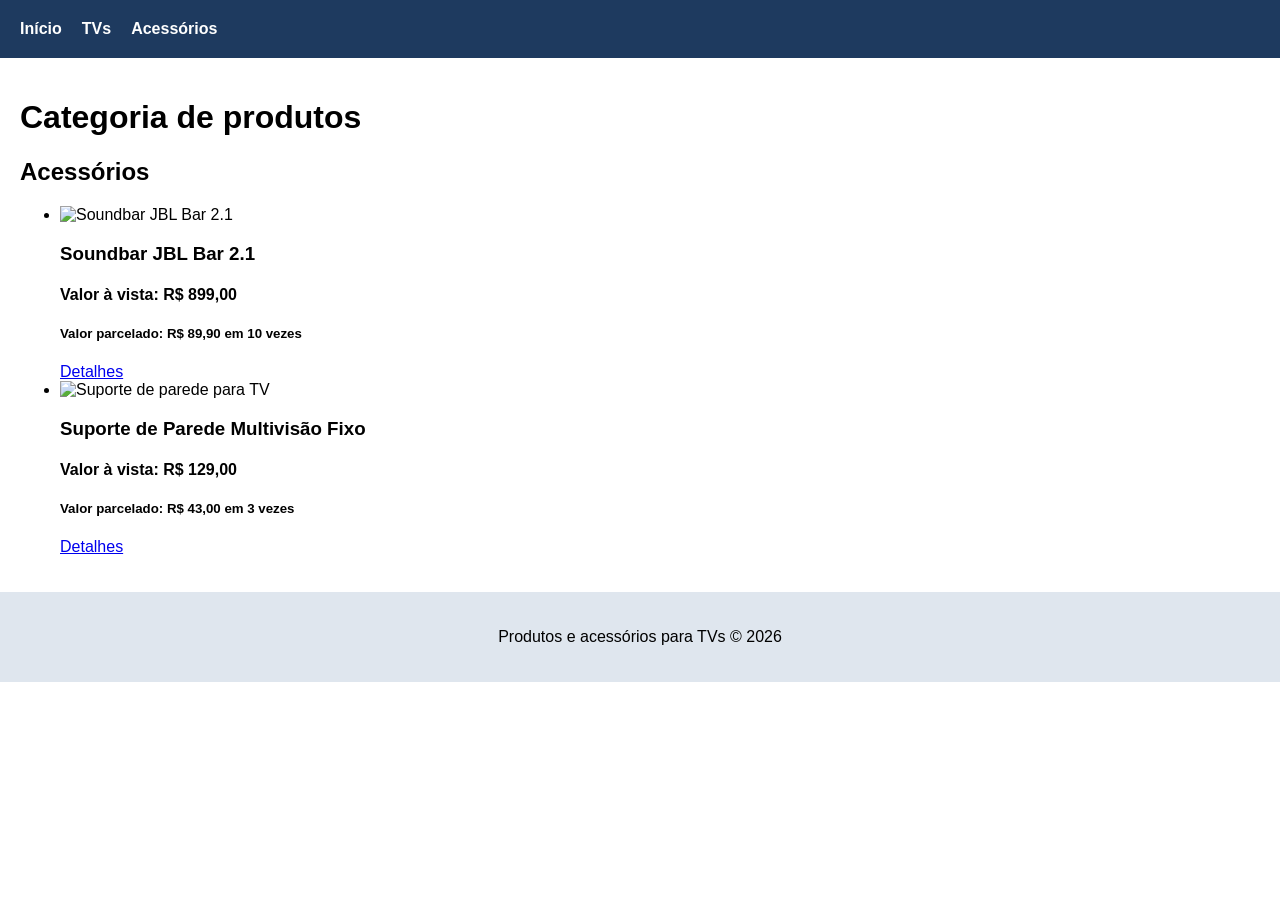
==== category_acessories.html @ 6a95f96b "Atividade 10: CSS flexbox (flex, grid, media queries, mobile first e animações) Co-Authored-By: Clau" ====
<!DOCTYPE html>
<html lang="pt-BR">
<head>
  <meta charset="UTF-8">
  <meta name="viewport" content="width=device-width, initial-scale=1.0">
  <title>Categoria de Produtos - Acessórios</title>
  <link rel="stylesheet" href="css/style.css">
</head>
<body>

  <header>
    <nav>
      <ul class="nav">
        <li><a href="products.html">Início</a></li>
        <li><a href="category_tvs.html">TVs</a></li>
        <li><a href="category_acessories.html">Acessórios</a></li>
      </ul>
    </nav>
  </header>

  <main>
    <h1>Categoria de produtos</h1>
    <h2>Acessórios</h2>

    <ul>
      <li>
        <picture>
          <source media="(max-width: 767px)" srcset="https://placehold.co/200x133.webp?text=Soundbar+JBL+Bar+2.1" type="image/webp">
          <source media="(max-width: 1339px)" srcset="https://placehold.co/250x167.webp?text=Soundbar+JBL+Bar+2.1" type="image/webp">
          <img src="https://placehold.co/300x200?text=Soundbar+JBL+Bar+2.1" alt="Soundbar JBL Bar 2.1">
        </picture>
        <h3>Soundbar JBL Bar 2.1</h3>
        <h4>Valor à vista: R$ 899,00</h4>
        <h5>Valor parcelado: R$ 89,90 em 10 vezes</h5>
        <a href="https://www.jbl.com/br-pt/" target="_blank" rel="noopener noreferrer">Detalhes</a>
      </li>
      <li>
        <picture>
          <source media="(max-width: 767px)" srcset="https://placehold.co/200x133.webp?text=Suporte+de+Parede" type="image/webp">
          <source media="(max-width: 1339px)" srcset="https://placehold.co/250x167.webp?text=Suporte+de+Parede" type="image/webp">
          <img src="https://placehold.co/300x200?text=Suporte+de+Parede" alt="Suporte de parede para TV">
        </picture>
        <h3>Suporte de Parede Multivisão Fixo</h3>
        <h4>Valor à vista: R$ 129,00</h4>
        <h5>Valor parcelado: R$ 43,00 em 3 vezes</h5>
        <a href="https://www.multivisaosuportes.com.br/" target="_blank" rel="noopener noreferrer">Detalhes</a>
      </li>
    </ul>
  </main>

  <footer>
    <p>Produtos e acessórios para TVs &copy; 2026</p>
  </footer>

</body>
</html>
---- css/style.css ----
/* Estilos comuns a todas as páginas */

/* dew_14 all 3: zera a margin do body (o espaçamento passa para header, main e footer) */
body {
  margin: 0;
  padding: 0;
  font-family: Arial, Helvetica, sans-serif;
}

/* dew_14 all 2: cabeçalho acompanha a rolagem, largura total e cor de fundo */
/* dew_16 all-1: padding de 20px */
header {
  position: sticky;
  top: 0;
  z-index: 10;
  width: 100%;
  box-sizing: border-box;
  padding: 20px;
  background-color: #1e3a5f;
}

/* dew_12 pd 3 + dew_14 all 2: links de navegação lado a lado */
.nav {
  display: flex;
  flex-wrap: wrap;
  gap: 20px;
  margin: 0;
  padding: 0;
  list-style: none;
}

.nav a {
  color: #ffffff;
  text-decoration: none;
  font-weight: bold;
}

/* dew_14 all 4 + dew_16 all-1: espaçamento interno do main */
main {
  padding: 20px;
}

/* dew_15 all 2 + dew_16 all-1: rodapé com cor de fundo e padding */
footer {
  padding: 20px;
  background-color: #dfe6ee;
  text-align: center;
}

/* dew_12 pd 1: banner com imagem de fundo centralizada e sem repetição */
.banner {
  padding: 60px 20px;
  background-color: #1e3a5f;
  background-image: url("https://placehold.co/1200x300/1e3a5f/2f5d8f/png?text=TVs");
  background-position: center;
  background-repeat: no-repeat;
  color: #ffffff;
  text-align: center;
}

/* dew_12 pd 2: remove o elemento da tela */
.hide {
  display: none;
}

/* dew_16 all-2: inputs com bordas arredondadas */
input {
  padding: 6px;
  border: 1px solid #8a9bb0;
  border-radius: 6px;
}

/* dew_12 all 2 + dew_16 all-3: opacidade no hover dos links com atraso de 0.8s */
a {
  transition: opacity 0.3s ease 0.8s;
}

a:hover {
  opacity: 0.5;
}

/* dew_16 all-4: imagens aumentam 50% no hover */
img {
  transition: transform 0.3s ease;
}

img:hover {
  transform: scale(1.5);
}

/* dew_15 all 1: oculta cabeçalho e rodapé ao imprimir */
@media print {
  header,
  footer {
    display: none;
  }
}
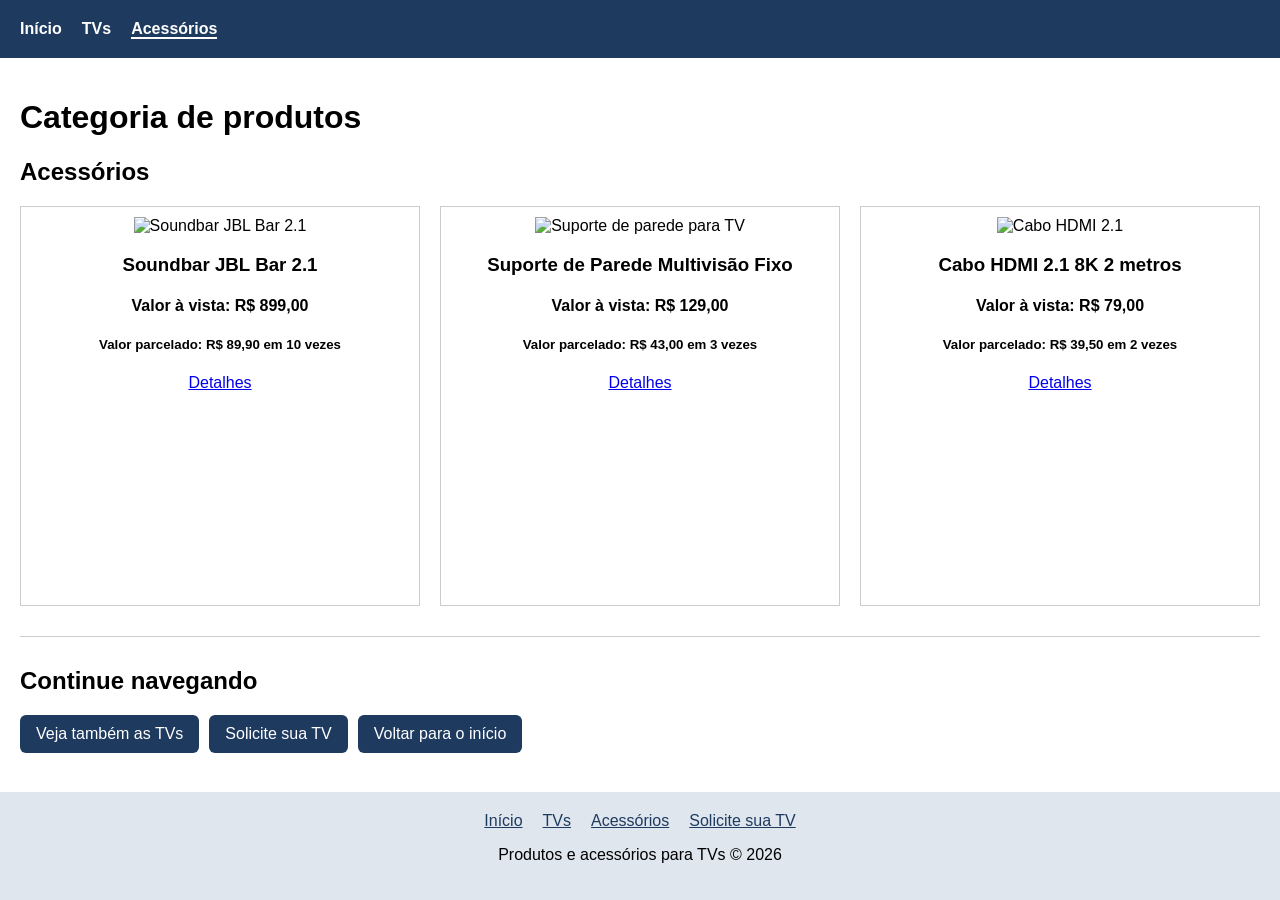
==== commit d888589a: "Navegação completa: menu ativo, cards de categorias, seção continue navegando e rodapé com links Co-" ====
--- a/category_acessories.html
+++ b/category_acessories.html
@@ -5,6 +5,7 @@
   <meta name="viewport" content="width=device-width, initial-scale=1.0">
   <title>Categoria de Produtos - Acessórios</title>
   <link rel="stylesheet" href="css/style.css">
+  <link rel="stylesheet" href="css/category_tvs.css">
 </head>
 <body>
 
@@ -13,17 +14,17 @@
       <ul class="nav">
         <li><a href="products.html">Início</a></li>
         <li><a href="category_tvs.html">TVs</a></li>
-        <li><a href="category_acessories.html">Acessórios</a></li>
+        <li><a href="category_acessories.html" class="active" aria-current="page">Acessórios</a></li>
       </ul>
     </nav>
   </header>
 
   <main>
     <h1>Categoria de produtos</h1>
-    <h2>Acessórios</h2>
+    <h2 class="products-title">Acessórios</h2>
 
-    <ul>
-      <li>
+    <ul class="products-list">
+      <li class="product">
         <picture>
           <source media="(max-width: 767px)" srcset="https://placehold.co/200x133.webp?text=Soundbar+JBL+Bar+2.1" type="image/webp">
           <source media="(max-width: 1339px)" srcset="https://placehold.co/250x167.webp?text=Soundbar+JBL+Bar+2.1" type="image/webp">
@@ -34,7 +35,7 @@
         <h5>Valor parcelado: R$ 89,90 em 10 vezes</h5>
         <a href="https://www.jbl.com/br-pt/" target="_blank" rel="noopener noreferrer">Detalhes</a>
       </li>
-      <li>
+      <li class="product">
         <picture>
           <source media="(max-width: 767px)" srcset="https://placehold.co/200x133.webp?text=Suporte+de+Parede" type="image/webp">
           <source media="(max-width: 1339px)" srcset="https://placehold.co/250x167.webp?text=Suporte+de+Parede" type="image/webp">
@@ -45,10 +46,38 @@
         <h5>Valor parcelado: R$ 43,00 em 3 vezes</h5>
         <a href="https://www.multivisaosuportes.com.br/" target="_blank" rel="noopener noreferrer">Detalhes</a>
       </li>
+      <li class="product">
+        <picture>
+          <source media="(max-width: 767px)" srcset="https://placehold.co/200x133.webp?text=Cabo+HDMI+2.1" type="image/webp">
+          <source media="(max-width: 1339px)" srcset="https://placehold.co/250x167.webp?text=Cabo+HDMI+2.1" type="image/webp">
+          <img src="https://placehold.co/300x200?text=Cabo+HDMI+2.1" alt="Cabo HDMI 2.1">
+        </picture>
+        <h3>Cabo HDMI 2.1 8K 2 metros</h3>
+        <h4>Valor à vista: R$ 79,00</h4>
+        <h5>Valor parcelado: R$ 39,50 em 2 vezes</h5>
+        <a href="https://www.multilaser.com.br/" target="_blank" rel="noopener noreferrer">Detalhes</a>
+      </li>
     </ul>
+
+    <section class="next-steps">
+      <h2>Continue navegando</h2>
+      <ul>
+        <li><a class="next-link" href="category_tvs.html">Veja também as TVs</a></li>
+        <li><a class="next-link" href="category_tvs.html#solicitacao">Solicite sua TV</a></li>
+        <li><a class="next-link" href="products.html">Voltar para o início</a></li>
+      </ul>
+    </section>
   </main>
 
   <footer>
+    <nav>
+      <ul class="footer-nav">
+        <li><a href="products.html">Início</a></li>
+        <li><a href="category_tvs.html">TVs</a></li>
+        <li><a href="category_acessories.html">Acessórios</a></li>
+        <li><a href="category_tvs.html#solicitacao">Solicite sua TV</a></li>
+      </ul>
+    </nav>
     <p>Produtos e acessórios para TVs &copy; 2026</p>
   </footer>
 
--- a/css/style.css
+++ b/css/style.css
@@ -5,6 +5,10 @@
   margin: 0;
   padding: 0;
   font-family: Arial, Helvetica, sans-serif;
+  /* rodapé sempre no fim da tela, mesmo em páginas curtas */
+  display: flex;
+  flex-direction: column;
+  min-height: 100vh;
 }
 
 /* dew_14 all 2: cabeçalho acompanha a rolagem, largura total e cor de fundo */
@@ -35,8 +39,19 @@
   font-weight: bold;
 }
 
+/* página atual destacada no menu */
+.nav a.active {
+  border-bottom: 2px solid #ffffff;
+}
+
+/* evita que o cabeçalho fixo cubra o destino de links com # */
+[id] {
+  scroll-margin-top: 90px;
+}
+
 /* dew_14 all 4 + dew_16 all-1: espaçamento interno do main */
 main {
+  flex: 1;
   padding: 20px;
 }
 
@@ -45,6 +60,80 @@
   padding: 20px;
   background-color: #dfe6ee;
   text-align: center;
+}
+
+/* links de navegação no rodapé */
+.footer-nav {
+  display: flex;
+  flex-wrap: wrap;
+  justify-content: center;
+  gap: 10px 20px;
+  margin: 0;
+  padding: 0;
+  list-style: none;
+}
+
+.footer-nav a {
+  color: #1e3a5f;
+}
+
+/* cards de categorias da página inicial */
+.categories {
+  display: flex;
+  flex-direction: column;
+  gap: 20px;
+  margin: 0;
+  padding: 0;
+  list-style: none;
+}
+
+.category a {
+  display: block;
+  height: 100%;
+  box-sizing: border-box;
+  padding: 10px;
+  border: 1px solid #cccccc;
+  color: inherit;
+  text-align: center;
+  text-decoration: none;
+}
+
+.category img {
+  max-width: 100%;
+}
+
+@media (min-width: 768px) {
+  .categories {
+    flex-direction: row;
+  }
+
+  .category {
+    flex: 1;
+  }
+}
+
+/* seção "Continue navegando" no fim das páginas */
+.next-steps {
+  margin-top: 30px;
+  padding-top: 10px;
+  border-top: 1px solid #cccccc;
+}
+
+.next-steps ul {
+  display: flex;
+  flex-wrap: wrap;
+  gap: 10px;
+  padding: 0;
+  list-style: none;
+}
+
+.next-link {
+  display: inline-block;
+  padding: 10px 16px;
+  border-radius: 6px;
+  background-color: #1e3a5f;
+  color: #ffffff;
+  text-decoration: none;
 }
 
 /* dew_12 pd 1: banner com imagem de fundo centralizada e sem repetição */
--- a/css/category_tvs.css
+++ b/css/category_tvs.css
@@ -0,0 +1,112 @@
+/* Estilos da página de categoria de TVs (mobile first) */
+
+/* dew_16 ct-tv 7: desloca o título principal */
+@keyframes slide-title {
+  0% { transform: translateX(-100%); }
+  100% { transform: translateX(0%); }
+}
+
+/* dew_16 ct-tv 6: rotaciona o título de produtos */
+@keyframes rotate-title {
+  0% { transform: rotateX(0deg) rotateY(0deg); }
+  50% { transform: rotateX(180deg) rotateY(0deg); }
+  100% { transform: rotateX(360deg) rotateY(360deg); }
+}
+
+h1 {
+  animation: slide-title 1.5s ease-out;
+}
+
+.products-title {
+  animation: rotate-title 3s ease-in-out 0.5s infinite;
+}
+
+/* dew_15 ct-tvs 1 e 2: container grid (1 coluna no celular) */
+.products-list {
+  display: grid;
+  gap: 10px 20px;
+  grid-auto-flow: row;
+  grid-template-columns: 1fr;
+  /* dew_15 ct-tvs 3: alinhamentos */
+  justify-items: center;
+  align-items: stretch;
+  align-content: center;
+  margin: 0;
+  padding: 0;
+  list-style: none;
+  /* dew_15 ct-tvs 5: evita quebra da listagem */
+  overflow: hidden;
+}
+
+/* dew_14 ct 3: itens com texto centralizado e borda */
+.product {
+  width: 100%;
+  box-sizing: border-box;
+  padding: 10px;
+  border: 1px solid #cccccc;
+  text-align: center;
+}
+
+/* dew_14 ct 4: imagens responsivas */
+.product img {
+  max-width: 100%;
+  max-height: 200px;
+}
+
+/* dew_16 ct-tv 4 e 5: colunas do formulário em flex (coluna no celular) */
+.products-form {
+  display: flex;
+  flex-direction: column;
+  gap: 5px 10px;
+  margin: 10px;
+}
+
+.products-form .col {
+  display: flex;
+  flex-direction: column;
+  gap: 5px;
+  flex: 1;
+}
+
+/* dew_16 ct-tv 2 e 3: botões centralizados em coluna, com 80% de largura */
+.products-form-buttons {
+  display: flex;
+  flex-direction: column;
+  align-items: center;
+  gap: 5px;
+  text-align: center;
+}
+
+.products-form-buttons button {
+  flex-basis: 80%;
+  width: 80%;
+  padding: 8px;
+  cursor: pointer;
+}
+
+/* dew_15 ct-tvs 6: tablets (a partir de 768px) com 2 colunas e formulário em linha */
+@media (min-width: 768px) {
+  .products-list {
+    grid-template-columns: repeat(2, 1fr);
+  }
+
+  .products-form {
+    flex-direction: row;
+    flex-wrap: wrap;
+  }
+
+  .products-form-buttons {
+    flex-basis: 100%;
+  }
+}
+
+/* dew_15 ct-tvs 6: telas grandes (a partir de 1024px) com 3 colunas em 1 linha */
+@media (min-width: 1024px) {
+  .products-list {
+    grid-template-columns: repeat(3, 1fr);
+    grid-template-rows: 1fr;
+    /* dew_15 ct-tvs 4: teste com áreas de template */
+    grid-template-areas: "produto1 produto2 produto3";
+    min-height: 400px;
+  }
+}
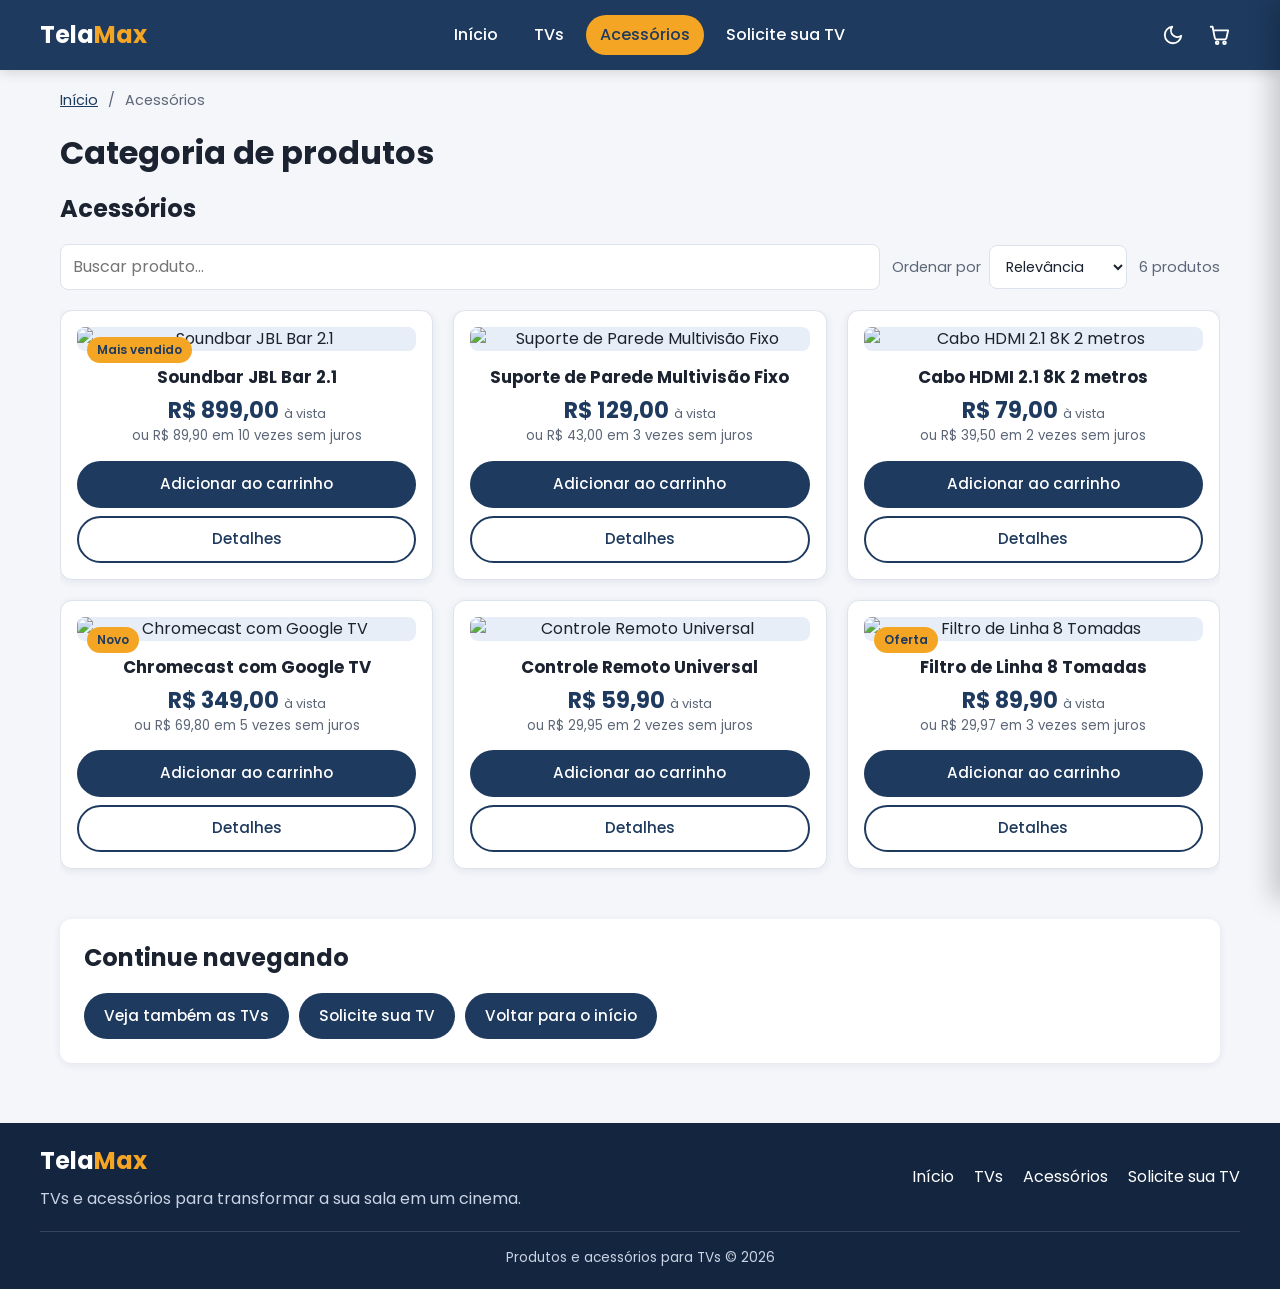
==== commit fb8150d1: "Novo design e funcionalidades: carrinho, busca, ordenação, modo escuro e menu mobile Co-Authored-By:" ====
--- a/category_acessories.html
+++ b/category_acessories.html
@@ -3,83 +3,223 @@
 <head>
   <meta charset="UTF-8">
   <meta name="viewport" content="width=device-width, initial-scale=1.0">
-  <title>Categoria de Produtos - Acessórios</title>
+  <title>TelaMax - Acessórios</title>
+  <link rel="preconnect" href="https://fonts.googleapis.com">
+  <link rel="preconnect" href="https://fonts.gstatic.com" crossorigin>
+  <link href="https://fonts.googleapis.com/css2?family=Poppins:wght@400;500;600;700&display=swap" rel="stylesheet">
   <link rel="stylesheet" href="css/style.css">
-  <link rel="stylesheet" href="css/category_tvs.css">
+  <script src="js/theme.js"></script>
 </head>
 <body>
 
-  <header>
-    <nav>
-      <ul class="nav">
-        <li><a href="products.html">Início</a></li>
-        <li><a href="category_tvs.html">TVs</a></li>
-        <li><a href="category_acessories.html" class="active" aria-current="page">Acessórios</a></li>
-      </ul>
+  <header class="site-header">
+    <div class="header-inner">
+      <a href="products.html" class="logo">Tela<span>Max</span></a>
+
+      <nav id="main-nav" class="main-nav">
+        <ul class="nav">
+          <li><a href="products.html">Início</a></li>
+          <li><a href="category_tvs.html">TVs</a></li>
+          <li><a href="category_acessories.html" class="active" aria-current="page">Acessórios</a></li>
+          <li><a href="category_tvs.html#solicitacao">Solicite sua TV</a></li>
+        </ul>
+      </nav>
+
+      <div class="header-actions">
+        <button type="button" class="icon-button theme-toggle" aria-label="Alternar modo escuro">
+          <svg viewBox="0 0 24 24" aria-hidden="true"><path d="M21 12.8A9 9 0 1 1 11.2 3a7 7 0 0 0 9.8 9.8z"/></svg>
+        </button>
+        <button type="button" class="icon-button cart-toggle" aria-label="Abrir carrinho">
+          <svg viewBox="0 0 24 24" aria-hidden="true"><path d="M3 3h2l2.4 12.2a2 2 0 0 0 2 1.6h8.7a2 2 0 0 0 2-1.5L22 7H6"/><circle cx="10" cy="20.5" r="1.5"/><circle cx="18" cy="20.5" r="1.5"/></svg>
+          <span class="cart-count" hidden>0</span>
+        </button>
+        <button type="button" class="icon-button menu-toggle" aria-label="Abrir menu" aria-controls="main-nav" aria-expanded="false">
+          <svg viewBox="0 0 24 24" aria-hidden="true"><path d="M3 6h18M3 12h18M3 18h18"/></svg>
+        </button>
+      </div>
+    </div>
+  </header>
+
+  <main>
+    <nav class="breadcrumb" aria-label="Você está em">
+      <a href="products.html">Início</a> <span>/</span> Acessórios
     </nav>
-  </header>
-
-  <main>
+
     <h1>Categoria de produtos</h1>
     <h2 class="products-title">Acessórios</h2>
 
+    <div class="products-toolbar">
+      <label class="search">
+        <span class="visually-hidden">Buscar produto</span>
+        <input type="search" class="products-search" placeholder="Buscar produto...">
+      </label>
+      <label class="sort">
+        <span>Ordenar por</span>
+        <select class="products-sort">
+          <option value="default">Relevância</option>
+          <option value="price-asc">Menor preço</option>
+          <option value="price-desc">Maior preço</option>
+          <option value="name">Nome (A-Z)</option>
+        </select>
+      </label>
+      <p class="products-count">6 produtos</p>
+    </div>
+
     <ul class="products-list">
-      <li class="product">
-        <picture>
-          <source media="(max-width: 767px)" srcset="https://placehold.co/200x133.webp?text=Soundbar+JBL+Bar+2.1" type="image/webp">
-          <source media="(max-width: 1339px)" srcset="https://placehold.co/250x167.webp?text=Soundbar+JBL+Bar+2.1" type="image/webp">
-          <img src="https://placehold.co/300x200?text=Soundbar+JBL+Bar+2.1" alt="Soundbar JBL Bar 2.1">
-        </picture>
+      <li class="product" data-id="ac-soundbar-jbl" data-name="Soundbar JBL Bar 2.1" data-price="899.00" data-image="https://placehold.co/600x400/e8eef7/1e3a5f/png?text=Soundbar+JBL">
+        <span class="badge">Mais vendido</span>
+        <div class="product-image">
+          <picture>
+            <source media="(max-width: 767px)" srcset="https://placehold.co/400x267/e8eef7/1e3a5f/webp?text=Soundbar+JBL" type="image/webp">
+            <source media="(max-width: 1339px)" srcset="https://placehold.co/500x333/e8eef7/1e3a5f/webp?text=Soundbar+JBL" type="image/webp">
+            <img src="https://placehold.co/600x400/e8eef7/1e3a5f/png?text=Soundbar+JBL" alt="Soundbar JBL Bar 2.1" loading="lazy">
+          </picture>
+        </div>
         <h3>Soundbar JBL Bar 2.1</h3>
-        <h4>Valor à vista: R$ 899,00</h4>
-        <h5>Valor parcelado: R$ 89,90 em 10 vezes</h5>
-        <a href="https://www.jbl.com/br-pt/" target="_blank" rel="noopener noreferrer">Detalhes</a>
-      </li>
-      <li class="product">
-        <picture>
-          <source media="(max-width: 767px)" srcset="https://placehold.co/200x133.webp?text=Suporte+de+Parede" type="image/webp">
-          <source media="(max-width: 1339px)" srcset="https://placehold.co/250x167.webp?text=Suporte+de+Parede" type="image/webp">
-          <img src="https://placehold.co/300x200?text=Suporte+de+Parede" alt="Suporte de parede para TV">
-        </picture>
+        <h4>R$ 899,00 <small>à vista</small></h4>
+        <h5>ou R$ 89,90 em 10 vezes sem juros</h5>
+        <div class="product-actions">
+          <button type="button" class="btn btn-primary add-to-cart">Adicionar ao carrinho</button>
+          <a href="https://www.jbl.com/br-pt/" class="btn btn-ghost" target="_blank" rel="noopener noreferrer">Detalhes</a>
+        </div>
+      </li>
+      <li class="product" data-id="ac-suporte-parede" data-name="Suporte de Parede Multivisão Fixo" data-price="129.00" data-image="https://placehold.co/600x400/e8eef7/1e3a5f/png?text=Suporte+de+Parede">
+        <div class="product-image">
+          <picture>
+            <source media="(max-width: 767px)" srcset="https://placehold.co/400x267/e8eef7/1e3a5f/webp?text=Suporte+de+Parede" type="image/webp">
+            <source media="(max-width: 1339px)" srcset="https://placehold.co/500x333/e8eef7/1e3a5f/webp?text=Suporte+de+Parede" type="image/webp">
+            <img src="https://placehold.co/600x400/e8eef7/1e3a5f/png?text=Suporte+de+Parede" alt="Suporte de Parede Multivisão Fixo" loading="lazy">
+          </picture>
+        </div>
         <h3>Suporte de Parede Multivisão Fixo</h3>
-        <h4>Valor à vista: R$ 129,00</h4>
-        <h5>Valor parcelado: R$ 43,00 em 3 vezes</h5>
-        <a href="https://www.multivisaosuportes.com.br/" target="_blank" rel="noopener noreferrer">Detalhes</a>
-      </li>
-      <li class="product">
-        <picture>
-          <source media="(max-width: 767px)" srcset="https://placehold.co/200x133.webp?text=Cabo+HDMI+2.1" type="image/webp">
-          <source media="(max-width: 1339px)" srcset="https://placehold.co/250x167.webp?text=Cabo+HDMI+2.1" type="image/webp">
-          <img src="https://placehold.co/300x200?text=Cabo+HDMI+2.1" alt="Cabo HDMI 2.1">
-        </picture>
+        <h4>R$ 129,00 <small>à vista</small></h4>
+        <h5>ou R$ 43,00 em 3 vezes sem juros</h5>
+        <div class="product-actions">
+          <button type="button" class="btn btn-primary add-to-cart">Adicionar ao carrinho</button>
+          <a href="https://www.multivisaosuportes.com.br/" class="btn btn-ghost" target="_blank" rel="noopener noreferrer">Detalhes</a>
+        </div>
+      </li>
+      <li class="product" data-id="ac-cabo-hdmi" data-name="Cabo HDMI 2.1 8K 2 metros" data-price="79.00" data-image="https://placehold.co/600x400/e8eef7/1e3a5f/png?text=Cabo+HDMI+2.1">
+        <div class="product-image">
+          <picture>
+            <source media="(max-width: 767px)" srcset="https://placehold.co/400x267/e8eef7/1e3a5f/webp?text=Cabo+HDMI+2.1" type="image/webp">
+            <source media="(max-width: 1339px)" srcset="https://placehold.co/500x333/e8eef7/1e3a5f/webp?text=Cabo+HDMI+2.1" type="image/webp">
+            <img src="https://placehold.co/600x400/e8eef7/1e3a5f/png?text=Cabo+HDMI+2.1" alt="Cabo HDMI 2.1 8K 2 metros" loading="lazy">
+          </picture>
+        </div>
         <h3>Cabo HDMI 2.1 8K 2 metros</h3>
-        <h4>Valor à vista: R$ 79,00</h4>
-        <h5>Valor parcelado: R$ 39,50 em 2 vezes</h5>
-        <a href="https://www.multilaser.com.br/" target="_blank" rel="noopener noreferrer">Detalhes</a>
+        <h4>R$ 79,00 <small>à vista</small></h4>
+        <h5>ou R$ 39,50 em 2 vezes sem juros</h5>
+        <div class="product-actions">
+          <button type="button" class="btn btn-primary add-to-cart">Adicionar ao carrinho</button>
+          <a href="https://www.multilaser.com.br/" class="btn btn-ghost" target="_blank" rel="noopener noreferrer">Detalhes</a>
+        </div>
+      </li>
+      <li class="product" data-id="ac-chromecast" data-name="Chromecast com Google TV" data-price="349.00" data-image="https://placehold.co/600x400/e8eef7/1e3a5f/png?text=Chromecast">
+        <span class="badge">Novo</span>
+        <div class="product-image">
+          <picture>
+            <source media="(max-width: 767px)" srcset="https://placehold.co/400x267/e8eef7/1e3a5f/webp?text=Chromecast" type="image/webp">
+            <source media="(max-width: 1339px)" srcset="https://placehold.co/500x333/e8eef7/1e3a5f/webp?text=Chromecast" type="image/webp">
+            <img src="https://placehold.co/600x400/e8eef7/1e3a5f/png?text=Chromecast" alt="Chromecast com Google TV" loading="lazy">
+          </picture>
+        </div>
+        <h3>Chromecast com Google TV</h3>
+        <h4>R$ 349,00 <small>à vista</small></h4>
+        <h5>ou R$ 69,80 em 5 vezes sem juros</h5>
+        <div class="product-actions">
+          <button type="button" class="btn btn-primary add-to-cart">Adicionar ao carrinho</button>
+          <a href="https://store.google.com/br" class="btn btn-ghost" target="_blank" rel="noopener noreferrer">Detalhes</a>
+        </div>
+      </li>
+      <li class="product" data-id="ac-controle" data-name="Controle Remoto Universal" data-price="59.90" data-image="https://placehold.co/600x400/e8eef7/1e3a5f/png?text=Controle+Remoto">
+        <div class="product-image">
+          <picture>
+            <source media="(max-width: 767px)" srcset="https://placehold.co/400x267/e8eef7/1e3a5f/webp?text=Controle+Remoto" type="image/webp">
+            <source media="(max-width: 1339px)" srcset="https://placehold.co/500x333/e8eef7/1e3a5f/webp?text=Controle+Remoto" type="image/webp">
+            <img src="https://placehold.co/600x400/e8eef7/1e3a5f/png?text=Controle+Remoto" alt="Controle Remoto Universal" loading="lazy">
+          </picture>
+        </div>
+        <h3>Controle Remoto Universal</h3>
+        <h4>R$ 59,90 <small>à vista</small></h4>
+        <h5>ou R$ 29,95 em 2 vezes sem juros</h5>
+        <div class="product-actions">
+          <button type="button" class="btn btn-primary add-to-cart">Adicionar ao carrinho</button>
+          <a href="https://www.multilaser.com.br/" class="btn btn-ghost" target="_blank" rel="noopener noreferrer">Detalhes</a>
+        </div>
+      </li>
+      <li class="product" data-id="ac-filtro-linha" data-name="Filtro de Linha 8 Tomadas" data-price="89.90" data-image="https://placehold.co/600x400/e8eef7/1e3a5f/png?text=Filtro+de+Linha">
+        <span class="badge">Oferta</span>
+        <div class="product-image">
+          <picture>
+            <source media="(max-width: 767px)" srcset="https://placehold.co/400x267/e8eef7/1e3a5f/webp?text=Filtro+de+Linha" type="image/webp">
+            <source media="(max-width: 1339px)" srcset="https://placehold.co/500x333/e8eef7/1e3a5f/webp?text=Filtro+de+Linha" type="image/webp">
+            <img src="https://placehold.co/600x400/e8eef7/1e3a5f/png?text=Filtro+de+Linha" alt="Filtro de Linha 8 Tomadas" loading="lazy">
+          </picture>
+        </div>
+        <h3>Filtro de Linha 8 Tomadas</h3>
+        <h4>R$ 89,90 <small>à vista</small></h4>
+        <h5>ou R$ 29,97 em 3 vezes sem juros</h5>
+        <div class="product-actions">
+          <button type="button" class="btn btn-primary add-to-cart">Adicionar ao carrinho</button>
+          <a href="https://www.intelbras.com/pt-br/" class="btn btn-ghost" target="_blank" rel="noopener noreferrer">Detalhes</a>
+        </div>
       </li>
     </ul>
+
+    <p class="products-empty" hidden>Nenhum produto encontrado.</p>
 
     <section class="next-steps">
       <h2>Continue navegando</h2>
       <ul>
-        <li><a class="next-link" href="category_tvs.html">Veja também as TVs</a></li>
-        <li><a class="next-link" href="category_tvs.html#solicitacao">Solicite sua TV</a></li>
-        <li><a class="next-link" href="products.html">Voltar para o início</a></li>
+        <li><a class="btn btn-primary" href="category_tvs.html">Veja também as TVs</a></li>
+        <li><a class="btn btn-primary" href="category_tvs.html#solicitacao">Solicite sua TV</a></li>
+        <li><a class="btn btn-primary" href="products.html">Voltar para o início</a></li>
       </ul>
     </section>
   </main>
 
   <footer>
-    <nav>
-      <ul class="footer-nav">
-        <li><a href="products.html">Início</a></li>
-        <li><a href="category_tvs.html">TVs</a></li>
-        <li><a href="category_acessories.html">Acessórios</a></li>
-        <li><a href="category_tvs.html#solicitacao">Solicite sua TV</a></li>
-      </ul>
-    </nav>
-    <p>Produtos e acessórios para TVs &copy; 2026</p>
+    <div class="footer-inner">
+      <div class="footer-brand">
+        <a href="products.html" class="logo">Tela<span>Max</span></a>
+        <p>TVs e acessórios para transformar a sua sala em um cinema.</p>
+      </div>
+      <nav aria-label="Rodapé">
+        <ul class="footer-nav">
+          <li><a href="products.html">Início</a></li>
+          <li><a href="category_tvs.html">TVs</a></li>
+          <li><a href="category_acessories.html">Acessórios</a></li>
+          <li><a href="category_tvs.html#solicitacao">Solicite sua TV</a></li>
+        </ul>
+      </nav>
+    </div>
+    <p class="copyright">Produtos e acessórios para TVs &copy; 2026</p>
   </footer>
 
+  <div class="overlay" hidden></div>
+
+  <aside class="cart-drawer" id="cart-drawer" aria-label="Carrinho" aria-hidden="true">
+    <div class="cart-header">
+      <h2>Seu carrinho</h2>
+      <button type="button" class="icon-button cart-close" aria-label="Fechar carrinho">
+        <svg viewBox="0 0 24 24" aria-hidden="true"><path d="M6 6l12 12M18 6L6 18"/></svg>
+      </button>
+    </div>
+    <ul class="cart-items"></ul>
+    <p class="cart-empty">Seu carrinho está vazio.</p>
+    <div class="cart-footer">
+      <p class="cart-total">Total: <strong>R$ 0,00</strong></p>
+      <button type="button" class="btn btn-primary cart-checkout">Finalizar pedido</button>
+    </div>
+  </aside>
+
+  <button type="button" class="back-to-top" aria-label="Voltar ao topo">
+    <svg viewBox="0 0 24 24" aria-hidden="true"><path d="M6 15l6-6 6 6"/></svg>
+  </button>
+
+  <div class="toast" role="status" aria-live="polite"></div>
+
+  <script src="js/main.js"></script>
 </body>
 </html>
--- a/css/style.css
+++ b/css/style.css
@@ -1,15 +1,193 @@
 /* Estilos comuns a todas as páginas */
 
-/* dew_14 all 3: zera a margin do body (o espaçamento passa para header, main e footer) */
+/* ---------- Cores e medidas ---------- */
+:root {
+  --primary: #1e3a5f;
+  --primary-hover: #2a4f80;
+  --accent: #f5a524;
+  --bg: #f4f6fa;
+  --surface: #ffffff;
+  --surface-alt: #e8eef7;
+  --text: #1c2330;
+  --text-muted: #5c6677;
+  --border: #dde3ec;
+  --success: #1f9d55;
+  --danger: #d64545;
+  --radius: 12px;
+  --shadow: 0 2px 8px rgba(20, 35, 60, 0.08);
+  --shadow-hover: 0 10px 24px rgba(20, 35, 60, 0.16);
+  --header-height: 70px;
+}
+
+[data-theme="dark"] {
+  --primary: #5b8fd6;
+  --primary-hover: #77a5e6;
+  --bg: #0f1520;
+  --surface: #182131;
+  --surface-alt: #223049;
+  --text: #e6ebf3;
+  --text-muted: #9aa6b8;
+  --border: #2c3a52;
+  --shadow: 0 2px 8px rgba(0, 0, 0, 0.4);
+  --shadow-hover: 0 10px 24px rgba(0, 0, 0, 0.5);
+}
+
+/* ---------- Base ---------- */
+
+/* dew_14 all 3: zera a margin do body (o espaçamento fica no header, main e footer) */
 body {
   margin: 0;
   padding: 0;
-  font-family: Arial, Helvetica, sans-serif;
+  font-family: "Poppins", Arial, Helvetica, sans-serif;
+  line-height: 1.5;
+  color: var(--text);
+  background-color: var(--bg);
   /* rodapé sempre no fim da tela, mesmo em páginas curtas */
   display: flex;
   flex-direction: column;
   min-height: 100vh;
-}
+  transition: background-color 0.3s, color 0.3s;
+}
+
+body.no-scroll {
+  overflow: hidden;
+}
+
+h1, h2, h3, h4, h5 {
+  line-height: 1.25;
+}
+
+/* evita que o cabeçalho fixo cubra o destino de links com # */
+[id] {
+  scroll-margin-top: calc(var(--header-height) + 20px);
+}
+
+.visually-hidden {
+  position: absolute;
+  width: 1px;
+  height: 1px;
+  overflow: hidden;
+  clip: rect(0 0 0 0);
+}
+
+/* dew_12 all 2 + dew_16 all-3: opacidade no hover dos links com atraso de 0.8s */
+a {
+  color: var(--primary);
+  transition: opacity 0.3s ease 0.8s;
+}
+
+a:hover {
+  opacity: 0.5;
+}
+
+/* dew_16 all-4: imagens aumentam 50% no hover */
+img {
+  transition: transform 0.4s ease;
+}
+
+img:hover {
+  transform: scale(1.5);
+}
+
+/* dew_16 all-2: inputs com bordas arredondadas */
+input,
+select,
+textarea {
+  padding: 10px 12px;
+  font: inherit;
+  color: var(--text);
+  background-color: var(--surface);
+  border: 1px solid var(--border);
+  border-radius: 8px;
+  transition: border-color 0.2s, box-shadow 0.2s;
+}
+
+input:focus,
+select:focus,
+textarea:focus {
+  outline: none;
+  border-color: var(--primary);
+  box-shadow: 0 0 0 3px rgba(91, 143, 214, 0.25);
+}
+
+/* ---------- Botões ---------- */
+.btn {
+  display: inline-flex;
+  align-items: center;
+  justify-content: center;
+  gap: 6px;
+  padding: 10px 18px;
+  font: inherit;
+  font-weight: 500;
+  font-size: 0.95rem;
+  text-decoration: none;
+  border: 2px solid transparent;
+  border-radius: 999px;
+  cursor: pointer;
+  transition: background-color 0.2s, transform 0.2s, opacity 0.3s ease 0.8s;
+}
+
+.btn:active {
+  transform: scale(0.97);
+}
+
+.btn-primary {
+  color: #ffffff;
+  background-color: var(--primary);
+}
+
+.btn-primary:hover {
+  background-color: var(--primary-hover);
+}
+
+.btn-ghost {
+  color: var(--primary);
+  background-color: transparent;
+  border-color: var(--primary);
+}
+
+.btn-light {
+  color: #1e3a5f;
+  background-color: #ffffff;
+}
+
+.btn-outline-light {
+  color: #ffffff;
+  border-color: #ffffff;
+}
+
+.icon-button {
+  position: relative;
+  display: inline-flex;
+  align-items: center;
+  justify-content: center;
+  width: 42px;
+  height: 42px;
+  padding: 0;
+  color: inherit;
+  background: transparent;
+  border: none;
+  border-radius: 50%;
+  cursor: pointer;
+  transition: background-color 0.2s;
+}
+
+.icon-button:hover {
+  background-color: rgba(255, 255, 255, 0.15);
+}
+
+.icon-button svg,
+.back-to-top svg {
+  width: 22px;
+  height: 22px;
+  fill: none;
+  stroke: currentColor;
+  stroke-width: 2;
+  stroke-linecap: round;
+  stroke-linejoin: round;
+}
+
+/* ---------- Cabeçalho ---------- */
 
 /* dew_14 all 2: cabeçalho acompanha a rolagem, largura total e cor de fundo */
 /* dew_16 all-1: padding de 20px */
@@ -19,62 +197,205 @@
   z-index: 10;
   width: 100%;
   box-sizing: border-box;
-  padding: 20px;
+  padding: 0 20px;
+  color: #ffffff;
   background-color: #1e3a5f;
-}
-
-/* dew_12 pd 3 + dew_14 all 2: links de navegação lado a lado */
+  box-shadow: 0 2px 12px rgba(0, 0, 0, 0.15);
+}
+
+.header-inner {
+  display: flex;
+  align-items: center;
+  justify-content: space-between;
+  gap: 20px;
+  max-width: 1200px;
+  height: var(--header-height);
+  margin: 0 auto;
+}
+
+.logo {
+  font-size: 1.5rem;
+  font-weight: 700;
+  color: #ffffff;
+  text-decoration: none;
+}
+
+.logo span {
+  color: var(--accent);
+}
+
+.header-actions {
+  display: flex;
+  align-items: center;
+  gap: 4px;
+}
+
+.cart-count {
+  position: absolute;
+  top: 2px;
+  right: 0;
+  min-width: 18px;
+  height: 18px;
+  padding: 0 4px;
+  box-sizing: border-box;
+  font-size: 0.7rem;
+  font-weight: 700;
+  line-height: 18px;
+  color: #1e3a5f;
+  background-color: var(--accent);
+  border-radius: 999px;
+}
+
+.cart-count.bump {
+  animation: bump 0.4s ease;
+}
+
+@keyframes bump {
+  50% { transform: scale(1.4); }
+}
+
+/* dew_12 pd 3 + dew_14 all 2: links de navegação */
+/* mobile first: no celular o menu abre como lista abaixo do cabeçalho */
+.main-nav {
+  position: absolute;
+  top: var(--header-height);
+  left: 0;
+  right: 0;
+  max-height: 0;
+  overflow: hidden;
+  background-color: #1e3a5f;
+  transition: max-height 0.3s ease;
+}
+
+.main-nav.open {
+  max-height: 320px;
+}
+
 .nav {
   display: flex;
-  flex-wrap: wrap;
-  gap: 20px;
+  flex-direction: column;
   margin: 0;
   padding: 0;
   list-style: none;
 }
 
 .nav a {
+  display: block;
+  padding: 14px 20px;
   color: #ffffff;
+  font-weight: 500;
   text-decoration: none;
-  font-weight: bold;
 }
 
 /* página atual destacada no menu */
 .nav a.active {
-  border-bottom: 2px solid #ffffff;
-}
-
-/* evita que o cabeçalho fixo cubra o destino de links com # */
-[id] {
-  scroll-margin-top: 90px;
-}
+  color: var(--accent);
+}
+
+/* ---------- Conteúdo ---------- */
 
 /* dew_14 all 4 + dew_16 all-1: espaçamento interno do main */
 main {
   flex: 1;
+  width: 100%;
+  max-width: 1200px;
+  box-sizing: border-box;
+  margin: 0 auto;
   padding: 20px;
 }
 
-/* dew_15 all 2 + dew_16 all-1: rodapé com cor de fundo e padding */
-footer {
-  padding: 20px;
-  background-color: #dfe6ee;
+section {
+  margin-top: 40px;
+}
+
+.section-title {
+  margin-bottom: 20px;
+  font-size: 1.6rem;
+}
+
+.breadcrumb {
+  margin-bottom: 10px;
+  font-size: 0.9rem;
+  color: var(--text-muted);
+}
+
+.breadcrumb span {
+  margin: 0 6px;
+}
+
+/* dew_12 pd 1: banner com imagem de fundo centralizada e sem repetição */
+.banner {
+  padding: 50px 24px;
+  color: #ffffff;
   text-align: center;
-}
-
-/* links de navegação no rodapé */
-.footer-nav {
+  background-color: #1e3a5f;
+  background-image:
+    linear-gradient(135deg, rgba(30, 58, 95, 0.92), rgba(42, 79, 128, 0.75)),
+    url("https://placehold.co/1200x400/1e3a5f/2f5d8f/png?text=TVs");
+  background-position: center;
+  background-repeat: no-repeat;
+  background-size: cover;
+  border-radius: var(--radius);
+}
+
+.banner h1 {
+  margin: 10px 0;
+  font-size: 2rem;
+}
+
+.banner-tag {
+  display: inline-block;
+  margin: 0;
+  padding: 4px 14px;
+  font-size: 0.85rem;
+  font-weight: 600;
+  color: #1e3a5f;
+  background-color: var(--accent);
+  border-radius: 999px;
+}
+
+.banner-text {
+  margin: 0 0 24px;
+  opacity: 0.9;
+}
+
+.banner-actions {
   display: flex;
   flex-wrap: wrap;
   justify-content: center;
-  gap: 10px 20px;
+  gap: 12px;
+}
+
+/* dew_12 pd 2: remove o elemento da tela */
+.hide {
+  display: none;
+}
+
+/* vantagens da loja */
+.features {
+  display: grid;
+  grid-template-columns: 1fr;
+  gap: 16px;
   margin: 0;
   padding: 0;
   list-style: none;
 }
 
-.footer-nav a {
-  color: #1e3a5f;
+.feature {
+  padding: 20px;
+  background-color: var(--surface);
+  border-left: 4px solid var(--accent);
+  border-radius: var(--radius);
+  box-shadow: var(--shadow);
+}
+
+.feature h3 {
+  margin: 0 0 4px;
+}
+
+.feature p {
+  margin: 0;
+  color: var(--text-muted);
 }
 
 /* cards de categorias da página inicial */
@@ -91,18 +412,433 @@
   display: block;
   height: 100%;
   box-sizing: border-box;
-  padding: 10px;
-  border: 1px solid #cccccc;
+  padding: 16px;
   color: inherit;
+  text-decoration: none;
+  background-color: var(--surface);
+  border-radius: var(--radius);
+  box-shadow: var(--shadow);
+  transition: transform 0.2s, box-shadow 0.2s, opacity 0.3s ease 0.8s;
+}
+
+.category a:hover {
+  transform: translateY(-4px);
+  box-shadow: var(--shadow-hover);
+}
+
+.category h3 {
+  margin: 16px 0 4px;
+}
+
+.category p {
+  margin: 0 0 12px;
+  color: var(--text-muted);
+}
+
+.category-link {
+  font-weight: 600;
+  color: var(--primary);
+}
+
+/* ---------- Listagem de produtos ---------- */
+.products-toolbar {
+  display: flex;
+  flex-wrap: wrap;
+  align-items: center;
+  gap: 12px;
+  margin-bottom: 20px;
+}
+
+.search {
+  flex: 1 1 240px;
+}
+
+.search input {
+  width: 100%;
+  box-sizing: border-box;
+}
+
+.sort {
+  display: flex;
+  align-items: center;
+  gap: 8px;
+  font-size: 0.9rem;
+  color: var(--text-muted);
+}
+
+.products-count {
+  margin: 0;
+  font-size: 0.9rem;
+  color: var(--text-muted);
+}
+
+/* dew_15 ct-tvs 1 e 2: container grid (1 coluna no celular) */
+.products-list {
+  display: grid;
+  gap: 10px 20px;
+  grid-auto-flow: row;
+  grid-template-columns: 1fr;
+  /* dew_15 ct-tvs 3: alinhamentos */
+  justify-items: center;
+  align-items: stretch;
+  align-content: center;
+  margin: 0;
+  padding: 0;
+  list-style: none;
+  /* dew_15 ct-tvs 5: evita quebra da listagem */
+  overflow: hidden;
+}
+
+/* dew_14 ct 3: itens com texto centralizado */
+.product {
+  position: relative;
+  display: flex;
+  flex-direction: column;
+  width: 100%;
+  box-sizing: border-box;
+  margin-bottom: 10px;
+  padding: 16px;
   text-align: center;
+  background-color: var(--surface);
+  border: 1px solid var(--border);
+  border-radius: var(--radius);
+  box-shadow: var(--shadow);
+  transition: transform 0.2s, box-shadow 0.2s;
+}
+
+/* o display flex acima anularia o atributo hidden usado na busca */
+.product[hidden] {
+  display: none;
+}
+
+.product:hover {
+  transform: translateY(-4px);
+  box-shadow: var(--shadow-hover);
+}
+
+.product h3 {
+  flex: 1;
+  margin: 16px 0 8px;
+  font-size: 1.05rem;
+}
+
+.product h4 {
+  margin: 0;
+  font-size: 1.4rem;
+  color: var(--primary);
+}
+
+.product h4 small {
+  font-size: 0.8rem;
+  font-weight: 400;
+  color: var(--text-muted);
+}
+
+.product h5 {
+  margin: 4px 0 16px;
+  font-weight: 400;
+  color: var(--text-muted);
+}
+
+.badge {
+  position: absolute;
+  top: 26px;
+  left: 26px;
+  z-index: 1;
+  padding: 4px 10px;
+  font-size: 0.75rem;
+  font-weight: 600;
+  color: #1e3a5f;
+  background-color: var(--accent);
+  border-radius: 999px;
+}
+
+/* a imagem aumenta no hover, mas fica recortada dentro da moldura */
+.product-image {
+  overflow: hidden;
+  background-color: var(--surface-alt);
+  border-radius: 8px;
+}
+
+/* dew_14 ct 4: imagens responsivas */
+.product-image img {
+  display: block;
+  width: 100%;
+  max-width: 100%;
+  height: auto;
+  max-height: 240px;
+  object-fit: cover;
+}
+
+.product-actions {
+  display: flex;
+  flex-direction: column;
+  gap: 8px;
+}
+
+.add-to-cart.added {
+  background-color: var(--success);
+}
+
+.products-empty {
+  padding: 40px;
+  text-align: center;
+  color: var(--text-muted);
+}
+
+/* ---------- Continue navegando ---------- */
+.next-steps {
+  padding: 24px;
+  background-color: var(--surface);
+  border-radius: var(--radius);
+  box-shadow: var(--shadow);
+}
+
+.next-steps h2 {
+  margin-top: 0;
+}
+
+.next-steps ul {
+  display: flex;
+  flex-wrap: wrap;
+  gap: 10px;
+  margin: 0;
+  padding: 0;
+  list-style: none;
+}
+
+/* ---------- Rodapé ---------- */
+
+/* dew_15 all 2 + dew_16 all-1: rodapé com cor de fundo e padding */
+footer {
+  margin-top: 40px;
+  padding: 20px;
+  color: #c9d3e3;
+  background-color: #14263f;
+}
+
+.footer-inner {
+  display: flex;
+  flex-direction: column;
+  gap: 20px;
+  max-width: 1200px;
+  margin: 0 auto;
+}
+
+.footer-brand p {
+  margin: 8px 0 0;
+}
+
+.footer-nav {
+  display: flex;
+  flex-wrap: wrap;
+  gap: 10px 20px;
+  margin: 0;
+  padding: 0;
+  list-style: none;
+}
+
+.footer-nav a {
+  color: #ffffff;
   text-decoration: none;
 }
 
-.category img {
-  max-width: 100%;
-}
-
+.copyright {
+  max-width: 1200px;
+  margin: 20px auto 0;
+  padding-top: 16px;
+  font-size: 0.85rem;
+  text-align: center;
+  border-top: 1px solid rgba(255, 255, 255, 0.15);
+}
+
+/* ---------- Carrinho lateral ---------- */
+.overlay {
+  position: fixed;
+  inset: 0;
+  z-index: 20;
+  background-color: rgba(0, 0, 0, 0.5);
+}
+
+.cart-drawer {
+  position: fixed;
+  top: 0;
+  right: 0;
+  bottom: 0;
+  z-index: 30;
+  display: flex;
+  flex-direction: column;
+  width: min(380px, 100%);
+  box-sizing: border-box;
+  padding: 20px;
+  background-color: var(--surface);
+  box-shadow: -8px 0 24px rgba(0, 0, 0, 0.2);
+  transform: translateX(100%);
+  transition: transform 0.3s ease;
+}
+
+.cart-drawer.open {
+  transform: translateX(0);
+}
+
+.cart-header {
+  display: flex;
+  align-items: center;
+  justify-content: space-between;
+}
+
+.cart-header h2 {
+  margin: 0;
+}
+
+.cart-header .icon-button:hover {
+  background-color: var(--surface-alt);
+}
+
+.cart-items {
+  flex: 1;
+  margin: 16px 0;
+  padding: 0;
+  overflow-y: auto;
+  list-style: none;
+}
+
+.cart-item {
+  display: grid;
+  grid-template-columns: 64px 1fr auto;
+  gap: 12px;
+  align-items: center;
+  padding: 12px 0;
+  border-bottom: 1px solid var(--border);
+}
+
+.cart-item img {
+  width: 64px;
+  height: 44px;
+  object-fit: cover;
+  border-radius: 6px;
+}
+
+.cart-item img:hover {
+  transform: none;
+}
+
+.cart-item-name {
+  margin: 0;
+  font-size: 0.9rem;
+  font-weight: 500;
+}
+
+.cart-item-price {
+  margin: 2px 0 0;
+  font-size: 0.85rem;
+  color: var(--text-muted);
+}
+
+.cart-qty {
+  display: flex;
+  align-items: center;
+  gap: 6px;
+}
+
+.cart-qty button {
+  width: 26px;
+  height: 26px;
+  font: inherit;
+  color: var(--text);
+  background-color: var(--surface-alt);
+  border: none;
+  border-radius: 50%;
+  cursor: pointer;
+}
+
+.cart-empty {
+  flex: 1;
+  color: var(--text-muted);
+  text-align: center;
+}
+
+.cart-footer {
+  padding-top: 12px;
+  border-top: 1px solid var(--border);
+}
+
+.cart-total {
+  display: flex;
+  justify-content: space-between;
+  margin: 0 0 12px;
+  font-size: 1.1rem;
+}
+
+.cart-checkout {
+  width: 100%;
+}
+
+/* ---------- Voltar ao topo e avisos ---------- */
+.back-to-top {
+  position: fixed;
+  right: 20px;
+  bottom: 20px;
+  z-index: 15;
+  display: flex;
+  align-items: center;
+  justify-content: center;
+  width: 46px;
+  height: 46px;
+  color: #ffffff;
+  background-color: var(--primary);
+  border: none;
+  border-radius: 50%;
+  box-shadow: var(--shadow-hover);
+  cursor: pointer;
+  opacity: 0;
+  pointer-events: none;
+  transform: translateY(10px);
+  transition: opacity 0.3s, transform 0.3s;
+}
+
+.back-to-top.visible {
+  opacity: 1;
+  pointer-events: auto;
+  transform: translateY(0);
+}
+
+.toast {
+  position: fixed;
+  left: 50%;
+  bottom: 20px;
+  z-index: 40;
+  max-width: calc(100% - 40px);
+  padding: 12px 20px;
+  color: #ffffff;
+  background-color: #1c2330;
+  border-radius: 999px;
+  box-shadow: var(--shadow-hover);
+  opacity: 0;
+  pointer-events: none;
+  transform: translate(-50%, 20px);
+  transition: opacity 0.3s, transform 0.3s;
+}
+
+.toast.show {
+  opacity: 1;
+  transform: translate(-50%, 0);
+}
+
+/* ---------- Tablets (a partir de 768px) ---------- */
 @media (min-width: 768px) {
+  .banner {
+    padding: 80px 40px;
+  }
+
+  .banner h1 {
+    font-size: 2.6rem;
+  }
+
+  .features {
+    grid-template-columns: repeat(3, 1fr);
+  }
+
   .categories {
     flex-direction: row;
   }
@@ -110,77 +846,63 @@
   .category {
     flex: 1;
   }
-}
-
-/* seção "Continue navegando" no fim das páginas */
-.next-steps {
-  margin-top: 30px;
-  padding-top: 10px;
-  border-top: 1px solid #cccccc;
-}
-
-.next-steps ul {
-  display: flex;
-  flex-wrap: wrap;
-  gap: 10px;
-  padding: 0;
-  list-style: none;
-}
-
-.next-link {
-  display: inline-block;
-  padding: 10px 16px;
-  border-radius: 6px;
-  background-color: #1e3a5f;
-  color: #ffffff;
-  text-decoration: none;
-}
-
-/* dew_12 pd 1: banner com imagem de fundo centralizada e sem repetição */
-.banner {
-  padding: 60px 20px;
-  background-color: #1e3a5f;
-  background-image: url("https://placehold.co/1200x300/1e3a5f/2f5d8f/png?text=TVs");
-  background-position: center;
-  background-repeat: no-repeat;
-  color: #ffffff;
-  text-align: center;
-}
-
-/* dew_12 pd 2: remove o elemento da tela */
-.hide {
-  display: none;
-}
-
-/* dew_16 all-2: inputs com bordas arredondadas */
-input {
-  padding: 6px;
-  border: 1px solid #8a9bb0;
-  border-radius: 6px;
-}
-
-/* dew_12 all 2 + dew_16 all-3: opacidade no hover dos links com atraso de 0.8s */
-a {
-  transition: opacity 0.3s ease 0.8s;
-}
-
-a:hover {
-  opacity: 0.5;
-}
-
-/* dew_16 all-4: imagens aumentam 50% no hover */
-img {
-  transition: transform 0.3s ease;
-}
-
-img:hover {
-  transform: scale(1.5);
+
+  /* dew_15 ct-tvs 6: 2 colunas */
+  .products-list {
+    grid-template-columns: repeat(2, 1fr);
+  }
+
+  .footer-inner {
+    flex-direction: row;
+    align-items: center;
+    justify-content: space-between;
+  }
+}
+
+/* ---------- Telas grandes (a partir de 1024px) ---------- */
+@media (min-width: 1024px) {
+  /* menu volta a ficar lado a lado no cabeçalho */
+  .main-nav {
+    position: static;
+    max-height: none;
+    overflow: visible;
+    background: none;
+  }
+
+  .nav {
+    flex-direction: row;
+    gap: 8px;
+  }
+
+  .nav a {
+    padding: 8px 14px;
+    border-radius: 999px;
+  }
+
+  .nav a.active {
+    color: #1e3a5f;
+    background-color: var(--accent);
+  }
+
+  .menu-toggle {
+    display: none;
+  }
+
+  /* dew_15 ct-tvs 6: 3 colunas */
+  .products-list {
+    grid-template-columns: repeat(3, 1fr);
+    grid-template-rows: 1fr;
+    /* dew_15 ct-tvs 4: teste com áreas de template */
+    grid-template-areas: "produto1 produto2 produto3";
+  }
 }
 
 /* dew_15 all 1: oculta cabeçalho e rodapé ao imprimir */
 @media print {
   header,
-  footer {
+  footer,
+  .back-to-top,
+  .cart-drawer {
     display: none;
   }
 }
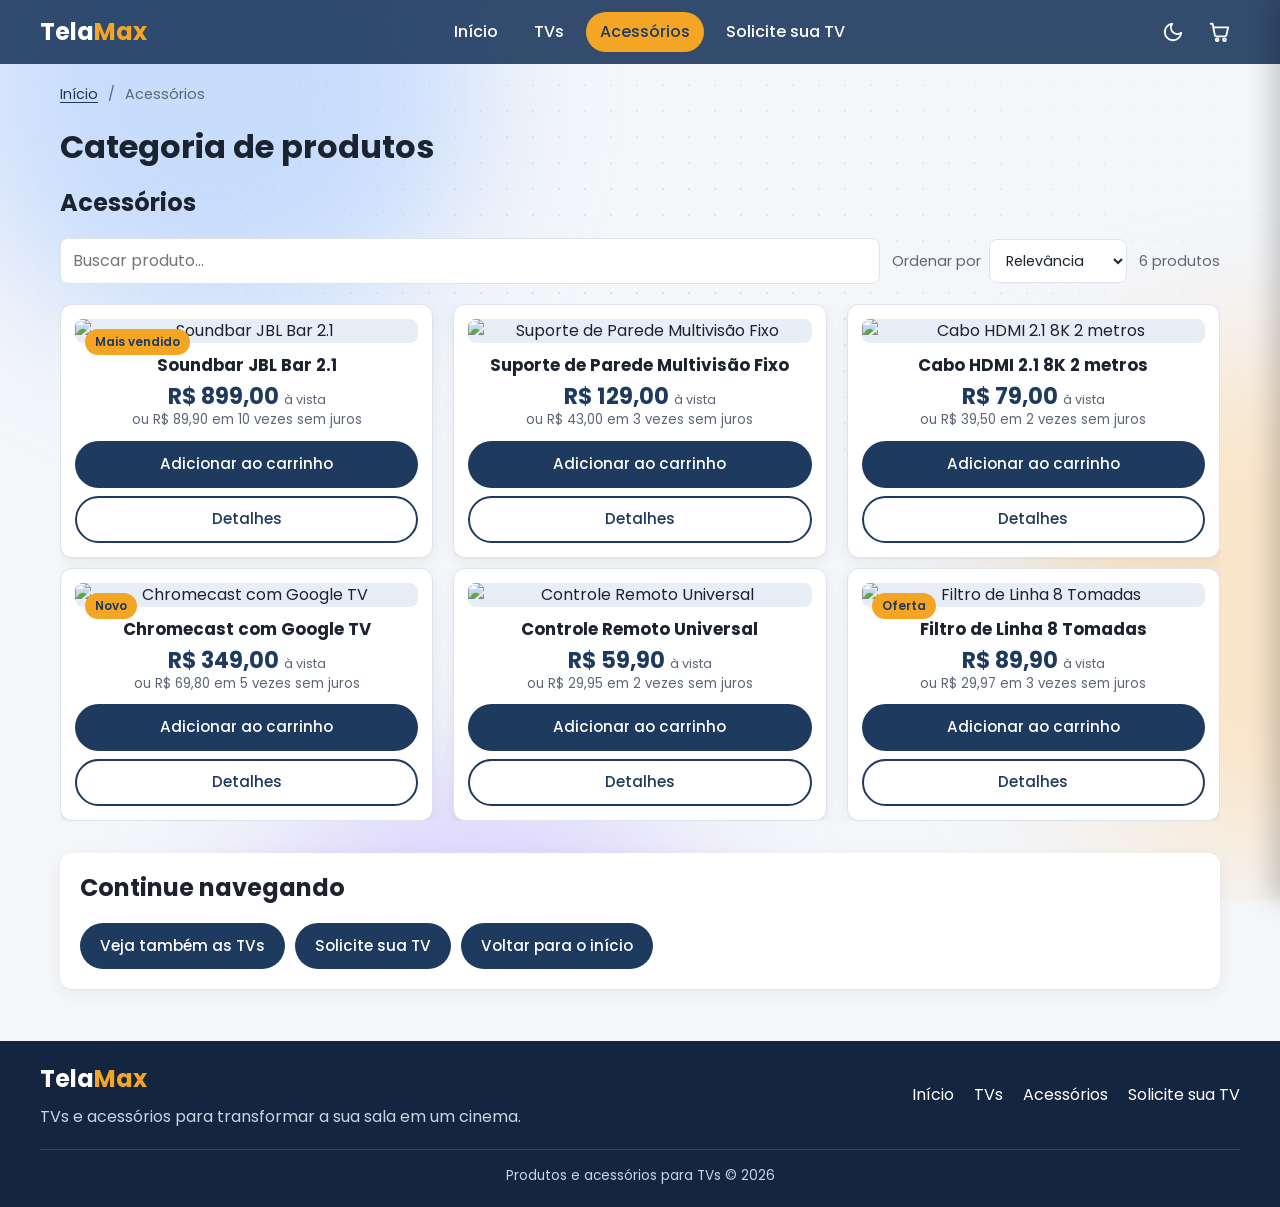
==== commit 830d5034: "UX mais suave: efeitos de fundo, transição entre páginas, zoom sutil e espaçamentos menores Co-Autho" ====
--- a/category_acessories.html
+++ b/category_acessories.html
@@ -197,7 +197,7 @@
     <p class="copyright">Produtos e acessórios para TVs &copy; 2026</p>
   </footer>
 
-  <div class="overlay" hidden></div>
+  <div class="overlay"></div>
 
   <aside class="cart-drawer" id="cart-drawer" aria-label="Carrinho" aria-hidden="true">
     <div class="cart-header">
--- a/css/style.css
+++ b/css/style.css
@@ -14,9 +14,18 @@
   --success: #1f9d55;
   --danger: #d64545;
   --radius: 12px;
-  --shadow: 0 2px 8px rgba(20, 35, 60, 0.08);
-  --shadow-hover: 0 10px 24px rgba(20, 35, 60, 0.16);
-  --header-height: 70px;
+  --shadow: 0 1px 2px rgba(20, 35, 60, 0.04), 0 4px 16px rgba(20, 35, 60, 0.06);
+  --shadow-hover: 0 2px 4px rgba(20, 35, 60, 0.04), 0 16px 40px rgba(20, 35, 60, 0.14);
+  --header-height: 64px;
+  /* curva de animação suave ("cremosa"): começa rápido e desacelera devagar */
+  --ease: cubic-bezier(0.22, 1, 0.36, 1);
+  /* efeitos de fundo */
+  --blob-1: #9cc3ff;
+  --blob-2: #ffd59a;
+  --blob-3: #c4b5ff;
+  --blob-opacity: 0.5;
+  --glow: rgba(91, 143, 214, 0.14);
+  --grid-dot: rgba(30, 58, 95, 0.12);
 }
 
 [data-theme="dark"] {
@@ -28,11 +37,20 @@
   --text: #e6ebf3;
   --text-muted: #9aa6b8;
   --border: #2c3a52;
-  --shadow: 0 2px 8px rgba(0, 0, 0, 0.4);
-  --shadow-hover: 0 10px 24px rgba(0, 0, 0, 0.5);
+  --shadow: 0 1px 2px rgba(0, 0, 0, 0.3), 0 4px 16px rgba(0, 0, 0, 0.25);
+  --shadow-hover: 0 2px 4px rgba(0, 0, 0, 0.3), 0 16px 40px rgba(0, 0, 0, 0.45);
+  --blob-1: #2a5fb0;
+  --blob-2: #8a5a12;
+  --blob-3: #4b3a9c;
+  --blob-opacity: 0.35;
+  --glow: rgba(91, 143, 214, 0.12);
+  --grid-dot: rgba(255, 255, 255, 0.06);
 }
 
 /* ---------- Base ---------- */
+html {
+  scroll-behavior: smooth;
+}
 
 /* dew_14 all 3: zera a margin do body (o espaçamento fica no header, main e footer) */
 body {
@@ -46,7 +64,27 @@
   display: flex;
   flex-direction: column;
   min-height: 100vh;
-  transition: background-color 0.3s, color 0.3s;
+  -webkit-font-smoothing: antialiased;
+  transition: background-color 0.5s var(--ease), color 0.5s var(--ease), opacity 0.3s var(--ease);
+  /* a página entra com um fade suave */
+  animation: page-fade 0.6s var(--ease) backwards;
+}
+
+main {
+  animation: page-rise 0.8s var(--ease) backwards;
+}
+
+/* ao clicar em um link para outra página, a atual some antes de trocar */
+body.page-leave {
+  opacity: 0;
+}
+
+@keyframes page-fade {
+  from { opacity: 0; }
+}
+
+@keyframes page-rise {
+  from { opacity: 0; transform: translateY(14px); }
 }
 
 body.no-scroll {
@@ -70,23 +108,33 @@
   clip: rect(0 0 0 0);
 }
 
-/* dew_12 all 2 + dew_16 all-3: opacidade no hover dos links com atraso de 0.8s */
 a {
   color: var(--primary);
+  text-underline-offset: 3px;
+}
+
+/* dew_12 all 2 + dew_16 all-3: opacidade no hover dos links com atraso de 0.8s */
+/* aplicado só nos links de texto, para o menu e os botões responderem na hora */
+p a,
+.breadcrumb a,
+.footer-nav a {
   transition: opacity 0.3s ease 0.8s;
 }
 
-a:hover {
+p a:hover,
+.breadcrumb a:hover,
+.footer-nav a:hover {
   opacity: 0.5;
 }
 
-/* dew_16 all-4: imagens aumentam 50% no hover */
+/* dew_16 all-4 (suavizado): zoom leve e lento, recortado dentro da moldura */
 img {
-  transition: transform 0.4s ease;
-}
-
-img:hover {
-  transform: scale(1.5);
+  transition: transform 1.2s var(--ease);
+}
+
+.product:hover .product-image img,
+.category a:hover .product-image img {
+  transform: scale(1.06);
 }
 
 /* dew_16 all-2: inputs com bordas arredondadas */
@@ -99,7 +147,7 @@
   background-color: var(--surface);
   border: 1px solid var(--border);
   border-radius: 8px;
-  transition: border-color 0.2s, box-shadow 0.2s;
+  transition: border-color 0.3s var(--ease), box-shadow 0.3s var(--ease);
 }
 
 input:focus,
@@ -124,11 +172,16 @@
   border: 2px solid transparent;
   border-radius: 999px;
   cursor: pointer;
-  transition: background-color 0.2s, transform 0.2s, opacity 0.3s ease 0.8s;
+  transition: background-color 0.4s var(--ease), color 0.4s var(--ease), transform 0.5s var(--ease), box-shadow 0.5s var(--ease);
+}
+
+.btn:hover {
+  transform: translateY(-2px);
 }
 
 .btn:active {
-  transform: scale(0.97);
+  transform: translateY(0) scale(0.97);
+  transition-duration: 0.1s;
 }
 
 .btn-primary {
@@ -138,6 +191,12 @@
 
 .btn-primary:hover {
   background-color: var(--primary-hover);
+  box-shadow: 0 8px 20px rgba(30, 58, 95, 0.3);
+}
+
+.btn-ghost:hover {
+  color: #ffffff;
+  background-color: var(--primary);
 }
 
 .btn-ghost {
@@ -169,7 +228,11 @@
   border: none;
   border-radius: 50%;
   cursor: pointer;
-  transition: background-color 0.2s;
+  transition: background-color 0.3s var(--ease), transform 0.4s var(--ease);
+}
+
+.icon-button:active {
+  transform: scale(0.9);
 }
 
 .icon-button:hover {
@@ -199,8 +262,28 @@
   box-sizing: border-box;
   padding: 0 20px;
   color: #ffffff;
-  background-color: #1e3a5f;
-  box-shadow: 0 2px 12px rgba(0, 0, 0, 0.15);
+  /* vidro fosco: deixa ver o fundo desfocado atrás */
+  background-color: rgba(30, 58, 95, 0.9);
+  -webkit-backdrop-filter: saturate(160%) blur(14px);
+  backdrop-filter: saturate(160%) blur(14px);
+  transition: background-color 0.5s var(--ease), box-shadow 0.5s var(--ease);
+}
+
+header.scrolled {
+  background-color: rgba(30, 58, 95, 0.94);
+  box-shadow: 0 6px 24px rgba(0, 0, 0, 0.15);
+}
+
+/* barra de progresso da leitura */
+.scroll-progress {
+  position: absolute;
+  left: 0;
+  bottom: 0;
+  width: 100%;
+  height: 3px;
+  background: linear-gradient(90deg, var(--accent), #ff7a59);
+  transform: scaleX(0);
+  transform-origin: left;
 }
 
 .header-inner {
@@ -263,8 +346,8 @@
   right: 0;
   max-height: 0;
   overflow: hidden;
-  background-color: #1e3a5f;
-  transition: max-height 0.3s ease;
+  background-color: rgba(30, 58, 95, 0.96);
+  transition: max-height 0.5s var(--ease);
 }
 
 .main-nav.open {
@@ -285,6 +368,11 @@
   color: #ffffff;
   font-weight: 500;
   text-decoration: none;
+  transition: background-color 0.4s var(--ease), color 0.4s var(--ease);
+}
+
+.nav a:hover {
+  background-color: rgba(255, 255, 255, 0.1);
 }
 
 /* página atual destacada no menu */
@@ -305,12 +393,12 @@
 }
 
 section {
-  margin-top: 40px;
+  margin-top: 32px;
 }
 
 .section-title {
-  margin-bottom: 20px;
-  font-size: 1.6rem;
+  margin: 0 0 14px;
+  font-size: 1.5rem;
 }
 
 .breadcrumb {
@@ -325,7 +413,7 @@
 
 /* dew_12 pd 1: banner com imagem de fundo centralizada e sem repetição */
 .banner {
-  padding: 50px 24px;
+  padding: 40px 20px;
   color: #ffffff;
   text-align: center;
   background-color: #1e3a5f;
@@ -382,11 +470,18 @@
 }
 
 .feature {
-  padding: 20px;
+  position: relative;
+  padding: 16px 18px;
   background-color: var(--surface);
   border-left: 4px solid var(--accent);
   border-radius: var(--radius);
   box-shadow: var(--shadow);
+  transition: transform 0.6s var(--ease), box-shadow 0.6s var(--ease);
+}
+
+.feature:hover {
+  transform: translateY(-3px);
+  box-shadow: var(--shadow-hover);
 }
 
 .feature h3 {
@@ -409,29 +504,30 @@
 }
 
 .category a {
+  position: relative;
   display: block;
   height: 100%;
   box-sizing: border-box;
-  padding: 16px;
+  padding: 14px;
   color: inherit;
   text-decoration: none;
   background-color: var(--surface);
   border-radius: var(--radius);
   box-shadow: var(--shadow);
-  transition: transform 0.2s, box-shadow 0.2s, opacity 0.3s ease 0.8s;
+  transition: transform 0.6s var(--ease), box-shadow 0.6s var(--ease);
 }
 
 .category a:hover {
-  transform: translateY(-4px);
+  transform: translateY(-5px);
   box-shadow: var(--shadow-hover);
 }
 
 .category h3 {
-  margin: 16px 0 4px;
+  margin: 12px 0 2px;
 }
 
 .category p {
-  margin: 0 0 12px;
+  margin: 0 0 8px;
   color: var(--text-muted);
 }
 
@@ -496,14 +592,13 @@
   flex-direction: column;
   width: 100%;
   box-sizing: border-box;
-  margin-bottom: 10px;
-  padding: 16px;
+  padding: 14px;
   text-align: center;
   background-color: var(--surface);
   border: 1px solid var(--border);
   border-radius: var(--radius);
   box-shadow: var(--shadow);
-  transition: transform 0.2s, box-shadow 0.2s;
+  transition: transform 0.6s var(--ease), box-shadow 0.6s var(--ease);
 }
 
 /* o display flex acima anularia o atributo hidden usado na busca */
@@ -512,13 +607,13 @@
 }
 
 .product:hover {
-  transform: translateY(-4px);
+  transform: translateY(-5px);
   box-shadow: var(--shadow-hover);
 }
 
 .product h3 {
   flex: 1;
-  margin: 16px 0 8px;
+  margin: 12px 0 6px;
   font-size: 1.05rem;
 }
 
@@ -535,15 +630,15 @@
 }
 
 .product h5 {
-  margin: 4px 0 16px;
+  margin: 2px 0 12px;
   font-weight: 400;
   color: var(--text-muted);
 }
 
 .badge {
   position: absolute;
-  top: 26px;
-  left: 26px;
+  top: 24px;
+  left: 24px;
   z-index: 1;
   padding: 4px 10px;
   font-size: 0.75rem;
@@ -558,6 +653,11 @@
   overflow: hidden;
   background-color: var(--surface-alt);
   border-radius: 8px;
+}
+
+/* no modo escuro as imagens claras ficam menos ofuscantes */
+[data-theme="dark"] .product-image img {
+  filter: brightness(0.85);
 }
 
 /* dew_14 ct 4: imagens responsivas */
@@ -588,7 +688,7 @@
 
 /* ---------- Continue navegando ---------- */
 .next-steps {
-  padding: 24px;
+  padding: 20px;
   background-color: var(--surface);
   border-radius: var(--radius);
   box-shadow: var(--shadow);
@@ -611,7 +711,7 @@
 
 /* dew_15 all 2 + dew_16 all-1: rodapé com cor de fundo e padding */
 footer {
-  margin-top: 40px;
+  margin-top: 32px;
   padding: 20px;
   color: #c9d3e3;
   background-color: #14263f;
@@ -657,7 +757,17 @@
   position: fixed;
   inset: 0;
   z-index: 20;
-  background-color: rgba(0, 0, 0, 0.5);
+  background-color: rgba(10, 18, 30, 0.45);
+  -webkit-backdrop-filter: blur(3px);
+  backdrop-filter: blur(3px);
+  opacity: 0;
+  visibility: hidden;
+  transition: opacity 0.5s var(--ease), visibility 0.5s;
+}
+
+.overlay.show {
+  opacity: 1;
+  visibility: visible;
 }
 
 .cart-drawer {
@@ -674,7 +784,7 @@
   background-color: var(--surface);
   box-shadow: -8px 0 24px rgba(0, 0, 0, 0.2);
   transform: translateX(100%);
-  transition: transform 0.3s ease;
+  transition: transform 0.6s var(--ease);
 }
 
 .cart-drawer.open {
@@ -717,10 +827,6 @@
   height: 44px;
   object-fit: cover;
   border-radius: 6px;
-}
-
-.cart-item img:hover {
-  transform: none;
 }
 
 .cart-item-name {
@@ -794,7 +900,7 @@
   opacity: 0;
   pointer-events: none;
   transform: translateY(10px);
-  transition: opacity 0.3s, transform 0.3s;
+  transition: opacity 0.5s var(--ease), transform 0.5s var(--ease);
 }
 
 .back-to-top.visible {
@@ -817,7 +923,7 @@
   opacity: 0;
   pointer-events: none;
   transform: translate(-50%, 20px);
-  transition: opacity 0.3s, transform 0.3s;
+  transition: opacity 0.5s var(--ease), transform 0.5s var(--ease);
 }
 
 .toast.show {
@@ -828,7 +934,7 @@
 /* ---------- Tablets (a partir de 768px) ---------- */
 @media (min-width: 768px) {
   .banner {
-    padding: 80px 40px;
+    padding: 56px 40px;
   }
 
   .banner h1 {
@@ -906,3 +1012,381 @@
     display: none;
   }
 }
+
+/* ---------- Scrollytelling: "Monte seu cinema em casa" ---------- */
+/* mobile first: a TV fica fixa no topo e os cartões passam por cima dela */
+.story-intro {
+  margin-top: -10px;
+  color: var(--text-muted);
+}
+
+.story-visual {
+  position: sticky;
+  top: calc(var(--header-height) + 10px);
+  z-index: 1;
+  display: flex;
+  flex-direction: column;
+  gap: 10px;
+  height: 42vh;
+  min-height: 260px;
+}
+
+.story-wall {
+  position: relative;
+  display: flex;
+  flex: 1;
+  flex-direction: column;
+  align-items: center;
+  justify-content: center;
+  gap: 14px;
+  overflow: hidden;
+  background-color: var(--surface);
+  border-radius: var(--radius);
+  box-shadow: var(--shadow);
+  transition: background-color 0.8s var(--ease);
+}
+
+.tv {
+  position: relative;
+  width: 55%;
+  max-width: 520px;
+  transition: width 0.9s var(--ease);
+}
+
+.tv-screen {
+  position: relative;
+  display: flex;
+  align-items: center;
+  justify-content: center;
+  aspect-ratio: 16 / 9;
+  overflow: hidden;
+  background: linear-gradient(135deg, #0d1b2e, #1e3a5f);
+  background-size: 200% 200%;
+  border: 6px solid #111111;
+  border-radius: 8px;
+  box-shadow: 0 10px 30px rgba(0, 0, 0, 0.3);
+  transition: background 0.6s;
+}
+
+/* grade de pixels mostrada no passo da resolução */
+.tv-screen::after {
+  content: "";
+  position: absolute;
+  inset: 0;
+  background-image:
+    repeating-linear-gradient(0deg, rgba(255, 255, 255, 0.12) 0 1px, transparent 1px 6px),
+    repeating-linear-gradient(90deg, rgba(255, 255, 255, 0.12) 0 1px, transparent 1px 6px);
+  opacity: 0;
+  transition: opacity 0.6s;
+}
+
+.tv-label {
+  position: relative;
+  z-index: 1;
+  font-size: clamp(1.2rem, 4vw, 2.4rem);
+  font-weight: 700;
+  color: #ffffff;
+  text-shadow: 0 2px 10px rgba(0, 0, 0, 0.4);
+}
+
+.tv-stand {
+  width: 30%;
+  height: 10px;
+  margin: 0 auto;
+  background-color: #2a2a2a;
+  border-radius: 0 0 6px 6px;
+  transition: opacity 0.4s;
+}
+
+.soundbar {
+  width: 40%;
+  max-width: 380px;
+  height: 14px;
+  background: linear-gradient(#333333, #111111);
+  border-radius: 7px;
+  opacity: 0;
+  transform: translateY(30px);
+  transition: opacity 0.8s var(--ease), transform 0.8s var(--ease);
+}
+
+/* passo 2 em diante: TV maior */
+.story-visual:not([data-step="1"]) .tv {
+  width: 75%;
+}
+
+/* passo 2: pixels do 4K */
+.story-visual[data-step="2"] .tv-screen::after {
+  opacity: 1;
+}
+
+/* passo 3 em diante: cores vivas do QLED/OLED */
+.story-visual:is([data-step="3"], [data-step="4"], [data-step="5"]) .tv-screen {
+  background: linear-gradient(135deg, #ff5f6d, #f5a524, #38d39f, #4c8dff, #a970ff);
+  background-size: 300% 300%;
+  animation: screen-colors 6s ease infinite;
+}
+
+@keyframes screen-colors {
+  0% { background-position: 0% 50%; }
+  50% { background-position: 100% 50%; }
+  100% { background-position: 0% 50%; }
+}
+
+/* passo 4 em diante: soundbar */
+.story-visual:is([data-step="4"], [data-step="5"]) .soundbar {
+  opacity: 1;
+  transform: translateY(0);
+}
+
+/* passo 5: TV na parede (parede com textura listrada) */
+.story-visual[data-step="5"] .story-wall {
+  background-color: var(--surface-alt);
+  background-image: repeating-linear-gradient(90deg, transparent 0 38px, rgba(30, 58, 95, 0.07) 38px 40px);
+}
+
+.story-visual[data-step="5"] .tv-stand {
+  opacity: 0;
+}
+
+/* bolinhas de progresso */
+.story-progress {
+  display: flex;
+  justify-content: center;
+  gap: 8px;
+  margin: 0;
+  padding: 0;
+  list-style: none;
+}
+
+.story-progress li {
+  width: 10px;
+  height: 10px;
+  background-color: var(--border);
+  border-radius: 999px;
+  transition: width 0.3s, background-color 0.3s;
+}
+
+.story-progress li.done {
+  background-color: var(--primary);
+}
+
+.story-progress li.active {
+  width: 28px;
+  background-color: var(--accent);
+}
+
+.story-steps {
+  position: relative;
+  z-index: 2;
+}
+
+/* no celular o cartão fica na parte de baixo, sem cobrir a TV */
+.story-step {
+  display: flex;
+  align-items: flex-end;
+  min-height: 70vh;
+  padding-bottom: 4vh;
+  box-sizing: border-box;
+}
+
+.story-card {
+  width: 100%;
+  padding: 24px;
+  background-color: var(--surface);
+  border-radius: var(--radius);
+  box-shadow: var(--shadow-hover);
+  opacity: 0.4;
+  transform: scale(0.96);
+  transition: opacity 0.7s var(--ease), transform 0.7s var(--ease);
+}
+
+.story-step.active .story-card {
+  opacity: 1;
+  transform: scale(1);
+}
+
+.story-number {
+  font-size: 0.8rem;
+  font-weight: 600;
+  text-transform: uppercase;
+  letter-spacing: 0.05em;
+  color: var(--accent);
+}
+
+.story-card h3 {
+  margin: 6px 0 8px;
+  font-size: 1.4rem;
+}
+
+.story-card p {
+  margin: 0;
+  color: var(--text-muted);
+}
+
+.story-actions {
+  display: flex;
+  flex-wrap: wrap;
+  gap: 10px;
+  margin-top: 16px;
+}
+
+/* telas grandes: texto à esquerda e TV fixa à direita */
+@media (min-width: 1024px) {
+  .story-inner {
+    display: grid;
+    grid-template-columns: 1fr 1.2fr;
+    gap: 40px;
+  }
+
+  .story-visual {
+    grid-column: 2;
+    grid-row: 1;
+    align-self: start;
+    top: calc(var(--header-height) + 30px);
+    height: min(520px, calc(100vh - var(--header-height) - 60px));
+  }
+
+  .story-steps {
+    grid-column: 1;
+    grid-row: 1;
+  }
+
+  .story-step {
+    align-items: center;
+    min-height: 62vh;
+    padding-bottom: 0;
+  }
+
+  .story-card {
+    box-shadow: var(--shadow);
+  }
+}
+
+/* ---------- Seções aparecem ao rolar a página ---------- */
+/* só esconde enquanto não ficou visível, para não anular o hover dos cards */
+.reveal {
+  transition: opacity 0.9s var(--ease), transform 0.9s var(--ease), filter 0.9s var(--ease), box-shadow 0.6s var(--ease);
+}
+
+.reveal:not(.visible) {
+  opacity: 0;
+  transform: translateY(20px);
+  filter: blur(6px);
+}
+
+/* ---------- Efeitos de fundo (criados pelo main.js) ---------- */
+.bg-effects {
+  position: fixed;
+  inset: 0;
+  z-index: -1;
+  overflow: hidden;
+  pointer-events: none;
+}
+
+/* grade de pontinhos que desliza devagar com a rolagem */
+.bg-grid {
+  position: absolute;
+  inset: 0;
+  background-image: radial-gradient(var(--grid-dot) 1px, transparent 1.5px);
+  background-size: 26px 26px;
+  -webkit-mask-image: radial-gradient(ellipse 80% 60% at 50% 30%, #000 0%, transparent 75%);
+  mask-image: radial-gradient(ellipse 80% 60% at 50% 30%, #000 0%, transparent 75%);
+}
+
+/* manchas de cor desfocadas que seguem o mouse e a rolagem com inércia */
+.blob {
+  position: absolute;
+  width: 40vmax;
+  height: 40vmax;
+  opacity: var(--blob-opacity);
+  filter: blur(70px);
+  will-change: transform;
+}
+
+.blob::before {
+  content: "";
+  position: absolute;
+  inset: 0;
+  background-color: var(--c);
+  border-radius: 50%;
+  animation: blob-float 20s ease-in-out infinite alternate;
+}
+
+.blob-1 { top: -14vmax; left: -10vmax; --c: var(--blob-1); }
+.blob-2 { top: 25vh; right: -16vmax; --c: var(--blob-2); }
+.blob-3 { bottom: -20vmax; left: 20vw; --c: var(--blob-3); }
+.blob-2::before { animation-delay: -7s; }
+.blob-3::before { animation-delay: -14s; }
+
+@keyframes blob-float {
+  0% { transform: translate(0, 0) scale(1); }
+  50% { transform: translate(5vmax, -4vmax) scale(1.1); }
+  100% { transform: translate(-4vmax, 3vmax) scale(0.92); }
+}
+
+/* brilho que acompanha o cursor */
+.cursor-glow {
+  position: absolute;
+  top: -300px;
+  left: -300px;
+  width: 600px;
+  height: 600px;
+  background: radial-gradient(circle, var(--glow) 0%, transparent 65%);
+  border-radius: 50%;
+  opacity: 0;
+  transition: opacity 0.8s var(--ease);
+  will-change: transform;
+}
+
+.cursor-glow.active {
+  opacity: 1;
+}
+
+/* luz que segue o mouse dentro dos cards */
+/* isolation + z-index -1: a luz fica sobre o fundo do card, mas atrás da imagem e do texto */
+.product,
+.category a,
+.feature {
+  isolation: isolate;
+}
+
+.product::after,
+.category a::after,
+.feature::after {
+  content: "";
+  position: absolute;
+  inset: 0;
+  border-radius: inherit;
+  z-index: -1;
+  background: radial-gradient(280px circle at var(--mx, 50%) var(--my, 50%), rgba(245, 165, 36, 0.16), transparent 70%);
+  opacity: 0;
+  pointer-events: none;
+  transition: opacity 0.6s var(--ease);
+}
+
+.product:hover::after,
+.category a:hover::after,
+.feature:hover::after {
+  opacity: 1;
+}
+
+/* respeita quem desativou animações no sistema */
+@media (prefers-reduced-motion: reduce) {
+  *,
+  *::before,
+  *::after {
+    animation: none !important;
+    transition: none !important;
+  }
+
+  .reveal:not(.visible) {
+    opacity: 1;
+    transform: none;
+    filter: none;
+  }
+
+  .bg-effects .blob,
+  .cursor-glow {
+    display: none;
+  }
+}
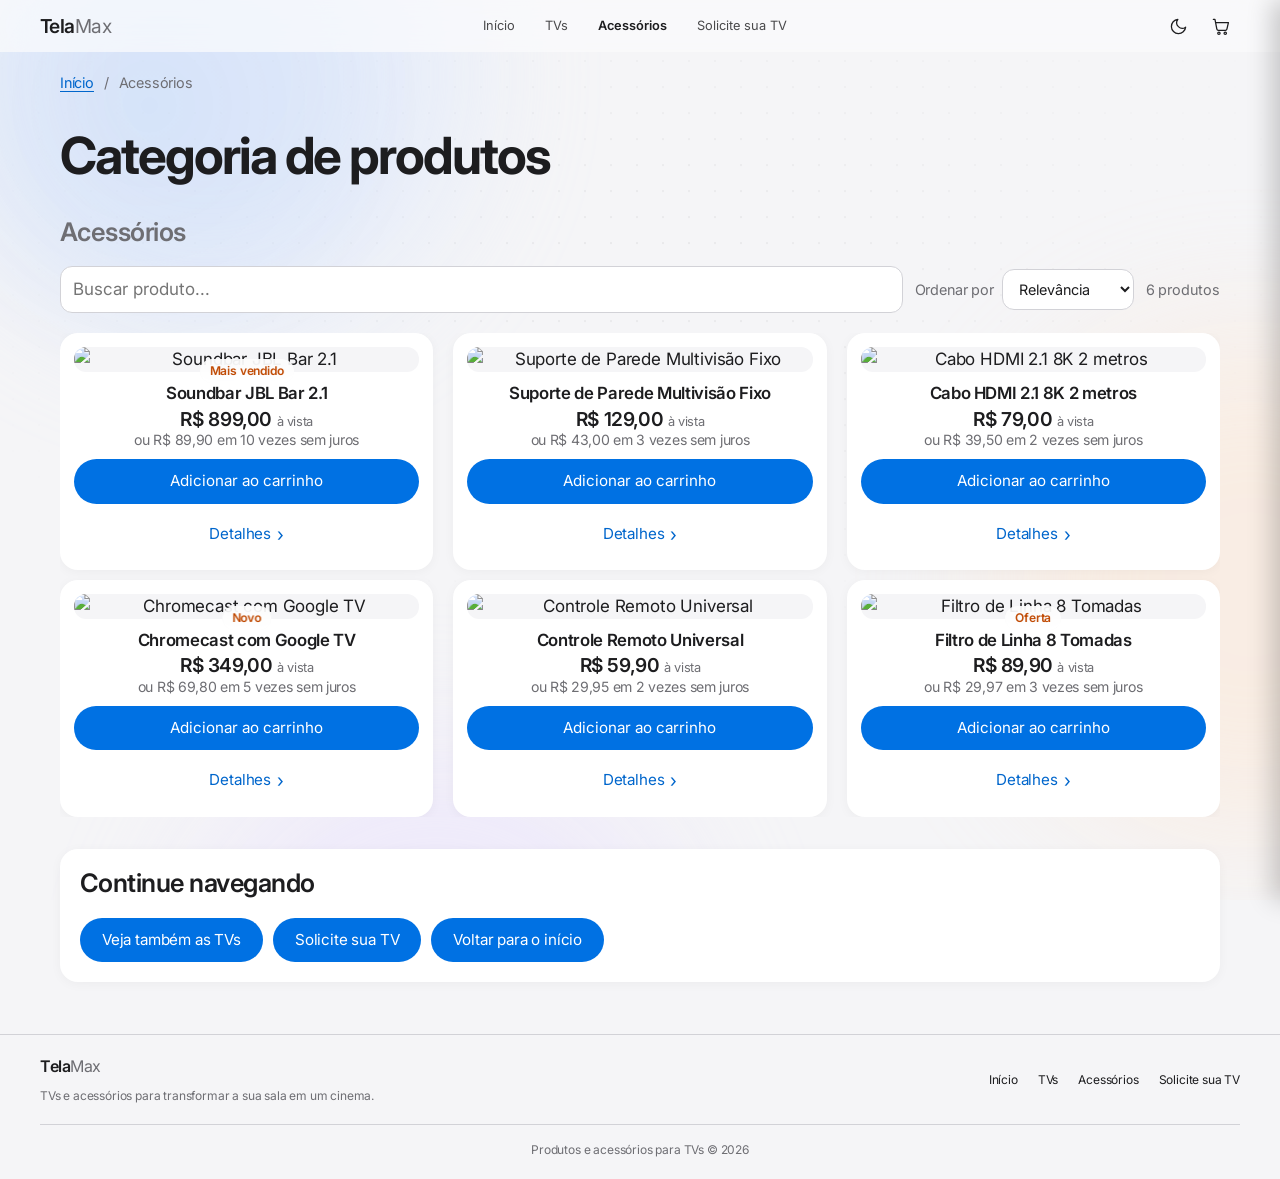
==== commit caf315e8: "Visual estilo Apple e scrollytelling interativo com tela de pixels QLED x OLED - Visual inspirado na" ====
--- a/category_acessories.html
+++ b/category_acessories.html
@@ -6,7 +6,7 @@
   <title>TelaMax - Acessórios</title>
   <link rel="preconnect" href="https://fonts.googleapis.com">
   <link rel="preconnect" href="https://fonts.gstatic.com" crossorigin>
-  <link href="https://fonts.googleapis.com/css2?family=Poppins:wght@400;500;600;700&display=swap" rel="stylesheet">
+  <link href="https://fonts.googleapis.com/css2?family=Inter:wght@400;500;600;700&display=swap" rel="stylesheet">
   <link rel="stylesheet" href="css/style.css">
   <script src="js/theme.js"></script>
 </head>
@@ -66,13 +66,13 @@
     </div>
 
     <ul class="products-list">
-      <li class="product" data-id="ac-soundbar-jbl" data-name="Soundbar JBL Bar 2.1" data-price="899.00" data-image="https://placehold.co/600x400/e8eef7/1e3a5f/png?text=Soundbar+JBL">
+      <li class="product" data-id="ac-soundbar-jbl" data-name="Soundbar JBL Bar 2.1" data-price="899.00" data-image="https://placehold.co/600x400/f5f5f7/1d1d1f/png?text=Soundbar+JBL">
         <span class="badge">Mais vendido</span>
         <div class="product-image">
           <picture>
-            <source media="(max-width: 767px)" srcset="https://placehold.co/400x267/e8eef7/1e3a5f/webp?text=Soundbar+JBL" type="image/webp">
-            <source media="(max-width: 1339px)" srcset="https://placehold.co/500x333/e8eef7/1e3a5f/webp?text=Soundbar+JBL" type="image/webp">
-            <img src="https://placehold.co/600x400/e8eef7/1e3a5f/png?text=Soundbar+JBL" alt="Soundbar JBL Bar 2.1" loading="lazy">
+            <source media="(max-width: 767px)" srcset="https://placehold.co/400x267/f5f5f7/1d1d1f/webp?text=Soundbar+JBL" type="image/webp">
+            <source media="(max-width: 1339px)" srcset="https://placehold.co/500x333/f5f5f7/1d1d1f/webp?text=Soundbar+JBL" type="image/webp">
+            <img src="https://placehold.co/600x400/f5f5f7/1d1d1f/png?text=Soundbar+JBL" alt="Soundbar JBL Bar 2.1" loading="lazy">
           </picture>
         </div>
         <h3>Soundbar JBL Bar 2.1</h3>
@@ -83,12 +83,12 @@
           <a href="https://www.jbl.com/br-pt/" class="btn btn-ghost" target="_blank" rel="noopener noreferrer">Detalhes</a>
         </div>
       </li>
-      <li class="product" data-id="ac-suporte-parede" data-name="Suporte de Parede Multivisão Fixo" data-price="129.00" data-image="https://placehold.co/600x400/e8eef7/1e3a5f/png?text=Suporte+de+Parede">
-        <div class="product-image">
-          <picture>
-            <source media="(max-width: 767px)" srcset="https://placehold.co/400x267/e8eef7/1e3a5f/webp?text=Suporte+de+Parede" type="image/webp">
-            <source media="(max-width: 1339px)" srcset="https://placehold.co/500x333/e8eef7/1e3a5f/webp?text=Suporte+de+Parede" type="image/webp">
-            <img src="https://placehold.co/600x400/e8eef7/1e3a5f/png?text=Suporte+de+Parede" alt="Suporte de Parede Multivisão Fixo" loading="lazy">
+      <li class="product" data-id="ac-suporte-parede" data-name="Suporte de Parede Multivisão Fixo" data-price="129.00" data-image="https://placehold.co/600x400/f5f5f7/1d1d1f/png?text=Suporte+de+Parede">
+        <div class="product-image">
+          <picture>
+            <source media="(max-width: 767px)" srcset="https://placehold.co/400x267/f5f5f7/1d1d1f/webp?text=Suporte+de+Parede" type="image/webp">
+            <source media="(max-width: 1339px)" srcset="https://placehold.co/500x333/f5f5f7/1d1d1f/webp?text=Suporte+de+Parede" type="image/webp">
+            <img src="https://placehold.co/600x400/f5f5f7/1d1d1f/png?text=Suporte+de+Parede" alt="Suporte de Parede Multivisão Fixo" loading="lazy">
           </picture>
         </div>
         <h3>Suporte de Parede Multivisão Fixo</h3>
@@ -99,12 +99,12 @@
           <a href="https://www.multivisaosuportes.com.br/" class="btn btn-ghost" target="_blank" rel="noopener noreferrer">Detalhes</a>
         </div>
       </li>
-      <li class="product" data-id="ac-cabo-hdmi" data-name="Cabo HDMI 2.1 8K 2 metros" data-price="79.00" data-image="https://placehold.co/600x400/e8eef7/1e3a5f/png?text=Cabo+HDMI+2.1">
-        <div class="product-image">
-          <picture>
-            <source media="(max-width: 767px)" srcset="https://placehold.co/400x267/e8eef7/1e3a5f/webp?text=Cabo+HDMI+2.1" type="image/webp">
-            <source media="(max-width: 1339px)" srcset="https://placehold.co/500x333/e8eef7/1e3a5f/webp?text=Cabo+HDMI+2.1" type="image/webp">
-            <img src="https://placehold.co/600x400/e8eef7/1e3a5f/png?text=Cabo+HDMI+2.1" alt="Cabo HDMI 2.1 8K 2 metros" loading="lazy">
+      <li class="product" data-id="ac-cabo-hdmi" data-name="Cabo HDMI 2.1 8K 2 metros" data-price="79.00" data-image="https://placehold.co/600x400/f5f5f7/1d1d1f/png?text=Cabo+HDMI+2.1">
+        <div class="product-image">
+          <picture>
+            <source media="(max-width: 767px)" srcset="https://placehold.co/400x267/f5f5f7/1d1d1f/webp?text=Cabo+HDMI+2.1" type="image/webp">
+            <source media="(max-width: 1339px)" srcset="https://placehold.co/500x333/f5f5f7/1d1d1f/webp?text=Cabo+HDMI+2.1" type="image/webp">
+            <img src="https://placehold.co/600x400/f5f5f7/1d1d1f/png?text=Cabo+HDMI+2.1" alt="Cabo HDMI 2.1 8K 2 metros" loading="lazy">
           </picture>
         </div>
         <h3>Cabo HDMI 2.1 8K 2 metros</h3>
@@ -115,13 +115,13 @@
           <a href="https://www.multilaser.com.br/" class="btn btn-ghost" target="_blank" rel="noopener noreferrer">Detalhes</a>
         </div>
       </li>
-      <li class="product" data-id="ac-chromecast" data-name="Chromecast com Google TV" data-price="349.00" data-image="https://placehold.co/600x400/e8eef7/1e3a5f/png?text=Chromecast">
+      <li class="product" data-id="ac-chromecast" data-name="Chromecast com Google TV" data-price="349.00" data-image="https://placehold.co/600x400/f5f5f7/1d1d1f/png?text=Chromecast">
         <span class="badge">Novo</span>
         <div class="product-image">
           <picture>
-            <source media="(max-width: 767px)" srcset="https://placehold.co/400x267/e8eef7/1e3a5f/webp?text=Chromecast" type="image/webp">
-            <source media="(max-width: 1339px)" srcset="https://placehold.co/500x333/e8eef7/1e3a5f/webp?text=Chromecast" type="image/webp">
-            <img src="https://placehold.co/600x400/e8eef7/1e3a5f/png?text=Chromecast" alt="Chromecast com Google TV" loading="lazy">
+            <source media="(max-width: 767px)" srcset="https://placehold.co/400x267/f5f5f7/1d1d1f/webp?text=Chromecast" type="image/webp">
+            <source media="(max-width: 1339px)" srcset="https://placehold.co/500x333/f5f5f7/1d1d1f/webp?text=Chromecast" type="image/webp">
+            <img src="https://placehold.co/600x400/f5f5f7/1d1d1f/png?text=Chromecast" alt="Chromecast com Google TV" loading="lazy">
           </picture>
         </div>
         <h3>Chromecast com Google TV</h3>
@@ -132,12 +132,12 @@
           <a href="https://store.google.com/br" class="btn btn-ghost" target="_blank" rel="noopener noreferrer">Detalhes</a>
         </div>
       </li>
-      <li class="product" data-id="ac-controle" data-name="Controle Remoto Universal" data-price="59.90" data-image="https://placehold.co/600x400/e8eef7/1e3a5f/png?text=Controle+Remoto">
-        <div class="product-image">
-          <picture>
-            <source media="(max-width: 767px)" srcset="https://placehold.co/400x267/e8eef7/1e3a5f/webp?text=Controle+Remoto" type="image/webp">
-            <source media="(max-width: 1339px)" srcset="https://placehold.co/500x333/e8eef7/1e3a5f/webp?text=Controle+Remoto" type="image/webp">
-            <img src="https://placehold.co/600x400/e8eef7/1e3a5f/png?text=Controle+Remoto" alt="Controle Remoto Universal" loading="lazy">
+      <li class="product" data-id="ac-controle" data-name="Controle Remoto Universal" data-price="59.90" data-image="https://placehold.co/600x400/f5f5f7/1d1d1f/png?text=Controle+Remoto">
+        <div class="product-image">
+          <picture>
+            <source media="(max-width: 767px)" srcset="https://placehold.co/400x267/f5f5f7/1d1d1f/webp?text=Controle+Remoto" type="image/webp">
+            <source media="(max-width: 1339px)" srcset="https://placehold.co/500x333/f5f5f7/1d1d1f/webp?text=Controle+Remoto" type="image/webp">
+            <img src="https://placehold.co/600x400/f5f5f7/1d1d1f/png?text=Controle+Remoto" alt="Controle Remoto Universal" loading="lazy">
           </picture>
         </div>
         <h3>Controle Remoto Universal</h3>
@@ -148,13 +148,13 @@
           <a href="https://www.multilaser.com.br/" class="btn btn-ghost" target="_blank" rel="noopener noreferrer">Detalhes</a>
         </div>
       </li>
-      <li class="product" data-id="ac-filtro-linha" data-name="Filtro de Linha 8 Tomadas" data-price="89.90" data-image="https://placehold.co/600x400/e8eef7/1e3a5f/png?text=Filtro+de+Linha">
+      <li class="product" data-id="ac-filtro-linha" data-name="Filtro de Linha 8 Tomadas" data-price="89.90" data-image="https://placehold.co/600x400/f5f5f7/1d1d1f/png?text=Filtro+de+Linha">
         <span class="badge">Oferta</span>
         <div class="product-image">
           <picture>
-            <source media="(max-width: 767px)" srcset="https://placehold.co/400x267/e8eef7/1e3a5f/webp?text=Filtro+de+Linha" type="image/webp">
-            <source media="(max-width: 1339px)" srcset="https://placehold.co/500x333/e8eef7/1e3a5f/webp?text=Filtro+de+Linha" type="image/webp">
-            <img src="https://placehold.co/600x400/e8eef7/1e3a5f/png?text=Filtro+de+Linha" alt="Filtro de Linha 8 Tomadas" loading="lazy">
+            <source media="(max-width: 767px)" srcset="https://placehold.co/400x267/f5f5f7/1d1d1f/webp?text=Filtro+de+Linha" type="image/webp">
+            <source media="(max-width: 1339px)" srcset="https://placehold.co/500x333/f5f5f7/1d1d1f/webp?text=Filtro+de+Linha" type="image/webp">
+            <img src="https://placehold.co/600x400/f5f5f7/1d1d1f/png?text=Filtro+de+Linha" alt="Filtro de Linha 8 Tomadas" loading="lazy">
           </picture>
         </div>
         <h3>Filtro de Linha 8 Tomadas</h3>
--- a/css/style.css
+++ b/css/style.css
@@ -1,50 +1,56 @@
 /* Estilos comuns a todas as páginas */
 
 /* ---------- Cores e medidas ---------- */
+/* paleta inspirada no site da Apple: cinzas neutros e um único azul de ação */
 :root {
-  --primary: #1e3a5f;
-  --primary-hover: #2a4f80;
-  --accent: #f5a524;
-  --bg: #f4f6fa;
+  --primary: #0071e3;
+  --primary-hover: #0077ed;
+  --link: #0066cc;
+  --accent: #bf4800;
+  --bg: #f5f5f7;
   --surface: #ffffff;
-  --surface-alt: #e8eef7;
-  --text: #1c2330;
-  --text-muted: #5c6677;
-  --border: #dde3ec;
-  --success: #1f9d55;
-  --danger: #d64545;
-  --radius: 12px;
-  --shadow: 0 1px 2px rgba(20, 35, 60, 0.04), 0 4px 16px rgba(20, 35, 60, 0.06);
-  --shadow-hover: 0 2px 4px rgba(20, 35, 60, 0.04), 0 16px 40px rgba(20, 35, 60, 0.14);
-  --header-height: 64px;
+  --surface-alt: #f5f5f7;
+  --text: #1d1d1f;
+  --text-muted: #6e6e73;
+  --border: #d2d2d7;
+  --success: #1d8f4e;
+  --danger: #e30000;
+  --radius: 18px;
+  --shadow: 0 2px 12px rgba(0, 0, 0, 0.04);
+  --shadow-hover: 0 4px 8px rgba(0, 0, 0, 0.04), 0 18px 48px rgba(0, 0, 0, 0.1);
+  --header-height: 52px;
+  --header-bg: rgba(250, 250, 252, 0.78);
   /* curva de animação suave ("cremosa"): começa rápido e desacelera devagar */
   --ease: cubic-bezier(0.22, 1, 0.36, 1);
-  /* efeitos de fundo */
-  --blob-1: #9cc3ff;
-  --blob-2: #ffd59a;
-  --blob-3: #c4b5ff;
+  /* efeitos de fundo, bem discretos */
+  --blob-1: #cfe0ff;
+  --blob-2: #ffe4cc;
+  --blob-3: #e6dcff;
+  --blob-opacity: 0.45;
+  --glow: rgba(0, 113, 227, 0.06);
+  --grid-dot: rgba(0, 0, 0, 0.05);
+}
+
+[data-theme="dark"] {
+  --primary: #0071e3;
+  --primary-hover: #0077ed;
+  --link: #2997ff;
+  --accent: #ff9f0a;
+  --bg: #000000;
+  --surface: #1d1d1f;
+  --surface-alt: #2c2c2e;
+  --text: #f5f5f7;
+  --text-muted: #86868b;
+  --border: #424245;
+  --shadow: 0 2px 12px rgba(0, 0, 0, 0.3);
+  --shadow-hover: 0 18px 48px rgba(0, 0, 0, 0.6);
+  --header-bg: rgba(22, 22, 23, 0.78);
+  --blob-1: #0a2a5c;
+  --blob-2: #3d2408;
+  --blob-3: #24164d;
   --blob-opacity: 0.5;
-  --glow: rgba(91, 143, 214, 0.14);
-  --grid-dot: rgba(30, 58, 95, 0.12);
-}
-
-[data-theme="dark"] {
-  --primary: #5b8fd6;
-  --primary-hover: #77a5e6;
-  --bg: #0f1520;
-  --surface: #182131;
-  --surface-alt: #223049;
-  --text: #e6ebf3;
-  --text-muted: #9aa6b8;
-  --border: #2c3a52;
-  --shadow: 0 1px 2px rgba(0, 0, 0, 0.3), 0 4px 16px rgba(0, 0, 0, 0.25);
-  --shadow-hover: 0 2px 4px rgba(0, 0, 0, 0.3), 0 16px 40px rgba(0, 0, 0, 0.45);
-  --blob-1: #2a5fb0;
-  --blob-2: #8a5a12;
-  --blob-3: #4b3a9c;
-  --blob-opacity: 0.35;
-  --glow: rgba(91, 143, 214, 0.12);
-  --grid-dot: rgba(255, 255, 255, 0.06);
+  --glow: rgba(41, 151, 255, 0.07);
+  --grid-dot: rgba(255, 255, 255, 0.05);
 }
 
 /* ---------- Base ---------- */
@@ -56,8 +62,11 @@
 body {
   margin: 0;
   padding: 0;
-  font-family: "Poppins", Arial, Helvetica, sans-serif;
-  line-height: 1.5;
+  /* fonte do sistema: SF Pro no Mac/iPhone, Inter nos outros */
+  font-family: -apple-system, BlinkMacSystemFont, "SF Pro Text", "Inter", "Helvetica Neue", Arial, sans-serif;
+  font-size: 17px;
+  line-height: 1.47;
+  letter-spacing: -0.01em;
   color: var(--text);
   background-color: var(--bg);
   /* rodapé sempre no fim da tela, mesmo em páginas curtas */
@@ -92,7 +101,9 @@
 }
 
 h1, h2, h3, h4, h5 {
-  line-height: 1.25;
+  font-weight: 600;
+  line-height: 1.1;
+  letter-spacing: -0.02em;
 }
 
 /* evita que o cabeçalho fixo cubra o destino de links com # */
@@ -109,7 +120,7 @@
 }
 
 a {
-  color: var(--primary);
+  color: var(--link);
   text-underline-offset: 3px;
 }
 
@@ -146,7 +157,7 @@
   color: var(--text);
   background-color: var(--surface);
   border: 1px solid var(--border);
-  border-radius: 8px;
+  border-radius: 12px;
   transition: border-color 0.3s var(--ease), box-shadow 0.3s var(--ease);
 }
 
@@ -155,7 +166,7 @@
 textarea:focus {
   outline: none;
   border-color: var(--primary);
-  box-shadow: 0 0 0 3px rgba(91, 143, 214, 0.25);
+  box-shadow: 0 0 0 4px rgba(0, 113, 227, 0.2);
 }
 
 /* ---------- Botões ---------- */
@@ -164,9 +175,9 @@
   align-items: center;
   justify-content: center;
   gap: 6px;
-  padding: 10px 18px;
+  padding: 9px 20px;
   font: inherit;
-  font-weight: 500;
+  font-weight: 400;
   font-size: 0.95rem;
   text-decoration: none;
   border: 2px solid transparent;
@@ -191,28 +202,42 @@
 
 .btn-primary:hover {
   background-color: var(--primary-hover);
-  box-shadow: 0 8px 20px rgba(30, 58, 95, 0.3);
-}
-
-.btn-ghost:hover {
-  color: #ffffff;
-  background-color: var(--primary);
-}
-
-.btn-ghost {
-  color: var(--primary);
+}
+
+/* link no estilo "Saiba mais ›" */
+.btn-ghost,
+.btn-link-light {
+  padding-left: 8px;
+  padding-right: 8px;
+  color: var(--link);
   background-color: transparent;
-  border-color: var(--primary);
-}
-
-.btn-light {
-  color: #1e3a5f;
-  background-color: #ffffff;
-}
-
-.btn-outline-light {
-  color: #ffffff;
-  border-color: #ffffff;
+}
+
+.btn-ghost::after,
+.btn-link-light::after {
+  content: "›";
+  font-size: 1.2em;
+  line-height: 1;
+  transition: transform 0.4s var(--ease);
+}
+
+.btn-ghost:hover,
+.btn-link-light:hover {
+  transform: none;
+  text-decoration: underline;
+}
+
+.btn-ghost:hover::after,
+.btn-link-light:hover::after {
+  transform: translateX(3px);
+}
+
+.btn-link-light {
+  color: #2997ff;
+}
+
+button.btn-ghost::after {
+  content: none;
 }
 
 .icon-button {
@@ -220,8 +245,8 @@
   display: inline-flex;
   align-items: center;
   justify-content: center;
-  width: 42px;
-  height: 42px;
+  width: 38px;
+  height: 38px;
   padding: 0;
   color: inherit;
   background: transparent;
@@ -236,16 +261,16 @@
 }
 
 .icon-button:hover {
-  background-color: rgba(255, 255, 255, 0.15);
+  background-color: rgba(128, 128, 128, 0.12);
 }
 
 .icon-button svg,
 .back-to-top svg {
-  width: 22px;
-  height: 22px;
+  width: 19px;
+  height: 19px;
   fill: none;
   stroke: currentColor;
-  stroke-width: 2;
+  stroke-width: 1.6;
   stroke-linecap: round;
   stroke-linejoin: round;
 }
@@ -261,17 +286,16 @@
   width: 100%;
   box-sizing: border-box;
   padding: 0 20px;
-  color: #ffffff;
+  color: var(--text);
   /* vidro fosco: deixa ver o fundo desfocado atrás */
-  background-color: rgba(30, 58, 95, 0.9);
-  -webkit-backdrop-filter: saturate(160%) blur(14px);
-  backdrop-filter: saturate(160%) blur(14px);
+  background-color: var(--header-bg);
+  -webkit-backdrop-filter: saturate(180%) blur(20px);
+  backdrop-filter: saturate(180%) blur(20px);
   transition: background-color 0.5s var(--ease), box-shadow 0.5s var(--ease);
 }
 
 header.scrolled {
-  background-color: rgba(30, 58, 95, 0.94);
-  box-shadow: 0 6px 24px rgba(0, 0, 0, 0.15);
+  box-shadow: 0 1px 0 rgba(0, 0, 0, 0.08);
 }
 
 /* barra de progresso da leitura */
@@ -280,8 +304,8 @@
   left: 0;
   bottom: 0;
   width: 100%;
-  height: 3px;
-  background: linear-gradient(90deg, var(--accent), #ff7a59);
+  height: 2px;
+  background-color: var(--primary);
   transform: scaleX(0);
   transform-origin: left;
 }
@@ -297,14 +321,16 @@
 }
 
 .logo {
-  font-size: 1.5rem;
-  font-weight: 700;
-  color: #ffffff;
+  font-size: 1.2rem;
+  font-weight: 600;
+  letter-spacing: -0.03em;
+  color: var(--text);
   text-decoration: none;
 }
 
 .logo span {
-  color: var(--accent);
+  font-weight: 400;
+  color: var(--text-muted);
 }
 
 .header-actions {
@@ -324,8 +350,8 @@
   font-size: 0.7rem;
   font-weight: 700;
   line-height: 18px;
-  color: #1e3a5f;
-  background-color: var(--accent);
+  color: #ffffff;
+  background-color: var(--primary);
   border-radius: 999px;
 }
 
@@ -346,12 +372,14 @@
   right: 0;
   max-height: 0;
   overflow: hidden;
-  background-color: rgba(30, 58, 95, 0.96);
-  transition: max-height 0.5s var(--ease);
+  background-color: var(--header-bg);
+  -webkit-backdrop-filter: saturate(180%) blur(20px);
+  backdrop-filter: saturate(180%) blur(20px);
+  transition: max-height 0.6s var(--ease);
 }
 
 .main-nav.open {
-  max-height: 320px;
+  max-height: 100vh;
 }
 
 .nav {
@@ -362,22 +390,25 @@
   list-style: none;
 }
 
+/* no celular os links ficam grandes, como no menu da Apple */
 .nav a {
   display: block;
-  padding: 14px 20px;
-  color: #ffffff;
-  font-weight: 500;
+  padding: 10px 28px;
+  font-size: 1.6rem;
+  font-weight: 600;
+  letter-spacing: -0.02em;
+  color: var(--text);
   text-decoration: none;
-  transition: background-color 0.4s var(--ease), color 0.4s var(--ease);
+  transition: color 0.4s var(--ease), opacity 0.4s var(--ease);
 }
 
 .nav a:hover {
-  background-color: rgba(255, 255, 255, 0.1);
+  color: var(--text-muted);
 }
 
 /* página atual destacada no menu */
 .nav a.active {
-  color: var(--accent);
+  color: var(--link);
 }
 
 /* ---------- Conteúdo ---------- */
@@ -397,8 +428,22 @@
 }
 
 .section-title {
-  margin: 0 0 14px;
-  font-size: 1.5rem;
+  margin: 0 0 16px;
+  font-size: 2rem;
+  letter-spacing: -0.03em;
+}
+
+/* título das páginas de categoria, grande como nas páginas da Apple */
+main > h1 {
+  font-size: clamp(2.2rem, 5vw, 3.2rem);
+  font-weight: 700;
+  letter-spacing: -0.04em;
+}
+
+.products-title {
+  margin: 4px 0 20px;
+  font-size: 1.6rem;
+  color: var(--text-muted);
 }
 
 .breadcrumb {
@@ -412,14 +457,15 @@
 }
 
 /* dew_12 pd 1: banner com imagem de fundo centralizada e sem repetição */
+/* herói preto, como as páginas de produto da Apple */
 .banner {
-  padding: 40px 20px;
-  color: #ffffff;
+  padding: 56px 20px;
+  color: #f5f5f7;
   text-align: center;
-  background-color: #1e3a5f;
+  background-color: #000000;
   background-image:
-    linear-gradient(135deg, rgba(30, 58, 95, 0.92), rgba(42, 79, 128, 0.75)),
-    url("https://placehold.co/1200x400/1e3a5f/2f5d8f/png?text=TVs");
+    radial-gradient(ellipse 70% 60% at 50% 110%, rgba(41, 151, 255, 0.35), transparent 70%),
+    url("https://placehold.co/1200x400/000000/000000/png");
   background-position: center;
   background-repeat: no-repeat;
   background-size: cover;
@@ -427,24 +473,30 @@
 }
 
 .banner h1 {
-  margin: 10px 0;
-  font-size: 2rem;
+  margin: 6px auto 10px;
+  max-width: 14ch;
+  font-size: clamp(2.4rem, 7vw, 4.5rem);
+  font-weight: 700;
+  letter-spacing: -0.04em;
+  /* título com degradê no texto */
+  background: linear-gradient(180deg, #ffffff 30%, #9fb6d6);
+  -webkit-background-clip: text;
+  background-clip: text;
+  color: transparent;
 }
 
 .banner-tag {
-  display: inline-block;
   margin: 0;
-  padding: 4px 14px;
-  font-size: 0.85rem;
+  font-size: 1.05rem;
   font-weight: 600;
-  color: #1e3a5f;
-  background-color: var(--accent);
-  border-radius: 999px;
+  color: #ff9f0a;
 }
 
 .banner-text {
-  margin: 0 0 24px;
-  opacity: 0.9;
+  margin: 0 auto 24px;
+  max-width: 32ch;
+  font-size: 1.2rem;
+  color: #a1a1a6;
 }
 
 .banner-actions {
@@ -471,9 +523,9 @@
 
 .feature {
   position: relative;
-  padding: 16px 18px;
+  padding: 22px;
+  text-align: center;
   background-color: var(--surface);
-  border-left: 4px solid var(--accent);
   border-radius: var(--radius);
   box-shadow: var(--shadow);
   transition: transform 0.6s var(--ease), box-shadow 0.6s var(--ease);
@@ -485,7 +537,8 @@
 }
 
 .feature h3 {
-  margin: 0 0 4px;
+  margin: 0 0 6px;
+  font-size: 1.15rem;
 }
 
 .feature p {
@@ -522,8 +575,14 @@
   box-shadow: var(--shadow-hover);
 }
 
+.category a {
+  text-align: center;
+}
+
 .category h3 {
-  margin: 12px 0 2px;
+  margin: 14px 0 4px;
+  font-size: 1.6rem;
+  letter-spacing: -0.03em;
 }
 
 .category p {
@@ -532,8 +591,7 @@
 }
 
 .category-link {
-  font-weight: 600;
-  color: var(--primary);
+  color: var(--link);
 }
 
 /* ---------- Listagem de produtos ---------- */
@@ -595,7 +653,6 @@
   padding: 14px;
   text-align: center;
   background-color: var(--surface);
-  border: 1px solid var(--border);
   border-radius: var(--radius);
   box-shadow: var(--shadow);
   transition: transform 0.6s var(--ease), box-shadow 0.6s var(--ease);
@@ -619,8 +676,8 @@
 
 .product h4 {
   margin: 0;
-  font-size: 1.4rem;
-  color: var(--primary);
+  font-size: 1.2rem;
+  color: var(--text);
 }
 
 .product h4 small {
@@ -635,24 +692,32 @@
   color: var(--text-muted);
 }
 
+/* selo "Novo" em laranja, como na Apple Store */
 .badge {
   position: absolute;
-  top: 24px;
-  left: 24px;
+  top: 26px;
+  left: 50%;
   z-index: 1;
-  padding: 4px 10px;
+  padding: 3px 10px;
   font-size: 0.75rem;
   font-weight: 600;
-  color: #1e3a5f;
-  background-color: var(--accent);
+  color: var(--accent);
+  background-color: rgba(255, 255, 255, 0.85);
+  -webkit-backdrop-filter: blur(10px);
+  backdrop-filter: blur(10px);
   border-radius: 999px;
+  transform: translateX(-50%);
 }
 
 /* a imagem aumenta no hover, mas fica recortada dentro da moldura */
 .product-image {
   overflow: hidden;
   background-color: var(--surface-alt);
-  border-radius: 8px;
+  border-radius: 12px;
+}
+
+[data-theme="dark"] .badge {
+  background-color: rgba(29, 29, 31, 0.75);
 }
 
 /* no modo escuro as imagens claras ficam menos ofuscantes */
@@ -710,11 +775,18 @@
 /* ---------- Rodapé ---------- */
 
 /* dew_15 all 2 + dew_16 all-1: rodapé com cor de fundo e padding */
+/* rodapé claro e com letras pequenas, como o da Apple */
 footer {
   margin-top: 32px;
   padding: 20px;
-  color: #c9d3e3;
-  background-color: #14263f;
+  font-size: 0.75rem;
+  color: var(--text-muted);
+  background-color: var(--surface-alt);
+  border-top: 1px solid var(--border);
+}
+
+footer .logo {
+  font-size: 1rem;
 }
 
 .footer-inner {
@@ -739,7 +811,7 @@
 }
 
 .footer-nav a {
-  color: #ffffff;
+  color: var(--text);
   text-decoration: none;
 }
 
@@ -747,9 +819,8 @@
   max-width: 1200px;
   margin: 20px auto 0;
   padding-top: 16px;
-  font-size: 0.85rem;
   text-align: center;
-  border-top: 1px solid rgba(255, 255, 255, 0.15);
+  border-top: 1px solid var(--border);
 }
 
 /* ---------- Carrinho lateral ---------- */
@@ -891,9 +962,11 @@
   justify-content: center;
   width: 46px;
   height: 46px;
-  color: #ffffff;
-  background-color: var(--primary);
-  border: none;
+  color: var(--text);
+  background-color: var(--header-bg);
+  -webkit-backdrop-filter: saturate(180%) blur(20px);
+  backdrop-filter: saturate(180%) blur(20px);
+  border: 1px solid var(--border);
   border-radius: 50%;
   box-shadow: var(--shadow-hover);
   cursor: pointer;
@@ -916,8 +989,11 @@
   z-index: 40;
   max-width: calc(100% - 40px);
   padding: 12px 20px;
-  color: #ffffff;
-  background-color: #1c2330;
+  font-size: 0.9rem;
+  color: #f5f5f7;
+  background-color: rgba(29, 29, 31, 0.88);
+  -webkit-backdrop-filter: saturate(180%) blur(20px);
+  backdrop-filter: saturate(180%) blur(20px);
   border-radius: 999px;
   box-shadow: var(--shadow-hover);
   opacity: 0;
@@ -934,11 +1010,7 @@
 /* ---------- Tablets (a partir de 768px) ---------- */
 @media (min-width: 768px) {
   .banner {
-    padding: 56px 40px;
-  }
-
-  .banner h1 {
-    font-size: 2.6rem;
+    padding: 80px 40px;
   }
 
   .features {
@@ -973,21 +1045,33 @@
     max-height: none;
     overflow: visible;
     background: none;
+    -webkit-backdrop-filter: none;
+    backdrop-filter: none;
   }
 
   .nav {
     flex-direction: row;
-    gap: 8px;
+    gap: 6px;
   }
 
   .nav a {
-    padding: 8px 14px;
-    border-radius: 999px;
+    padding: 6px 12px;
+    font-size: 0.8rem;
+    font-weight: 400;
+    letter-spacing: 0;
+    color: var(--text);
+    opacity: 0.8;
+  }
+
+  .nav a:hover {
+    color: var(--text);
+    opacity: 1;
   }
 
   .nav a.active {
-    color: #1e3a5f;
-    background-color: var(--accent);
+    color: var(--text);
+    opacity: 1;
+    font-weight: 600;
   }
 
   .menu-toggle {
@@ -1020,10 +1104,11 @@
   color: var(--text-muted);
 }
 
+/* no celular a TV fica por cima dos cartões, que somem antes de chegar nela */
 .story-visual {
   position: sticky;
   top: calc(var(--header-height) + 10px);
-  z-index: 1;
+  z-index: 3;
   display: flex;
   flex-direction: column;
   gap: 10px;
@@ -1060,10 +1145,10 @@
   justify-content: center;
   aspect-ratio: 16 / 9;
   overflow: hidden;
-  background: linear-gradient(135deg, #0d1b2e, #1e3a5f);
+  background: linear-gradient(135deg, #0a0a0c, #1d2a3f);
   background-size: 200% 200%;
-  border: 6px solid #111111;
-  border-radius: 8px;
+  border: 5px solid #1d1d1f;
+  border-radius: 10px;
   box-shadow: 0 10px 30px rgba(0, 0, 0, 0.3);
   transition: background 0.6s;
 }
@@ -1148,36 +1233,172 @@
   opacity: 0;
 }
 
+/* ---------- Passo 3: zoom nos pixels (QLED x OLED) ---------- */
+.story-visual[data-step="3"] .tv {
+  width: 88%;
+}
+
+.story-visual[data-step="3"] .tv-label {
+  opacity: 0;
+}
+
+.tv-label {
+  transition: opacity 0.5s var(--ease);
+}
+
+/* a tela vira um canvas com milhares de pixels (desenhados pelo main.js) */
+.tech-zoom {
+  position: absolute;
+  inset: 0;
+  z-index: 2;
+  overflow: hidden;
+  background-color: #000000;
+  opacity: 0;
+  pointer-events: none;
+  transition: opacity 0.4s var(--ease);
+}
+
+.story-visual[data-step="3"] .tech-zoom {
+  opacity: 1;
+  pointer-events: auto;
+  cursor: crosshair;
+  /* deslizar o dedo na horizontal apaga pixels; na vertical continua rolando */
+  touch-action: pan-y;
+}
+
+.tech-canvas {
+  display: block;
+  width: 100%;
+  height: 100%;
+}
+
+.tech-caption,
+.tech-hint {
+  position: absolute;
+  left: 50%;
+  padding: 4px 10px;
+  font-size: clamp(0.6rem, 1.6vw, 0.8rem);
+  font-weight: 500;
+  white-space: nowrap;
+  color: #ffffff;
+  background-color: rgba(0, 0, 0, 0.55);
+  -webkit-backdrop-filter: blur(8px);
+  backdrop-filter: blur(8px);
+  border-radius: 999px;
+  pointer-events: none;
+  transform: translateX(-50%);
+  transition: opacity 0.5s var(--ease);
+}
+
+.tech-caption {
+  bottom: 8%;
+  opacity: 0;
+}
+
+/* a legenda acompanha o modelo escolhido */
+.story-visual[data-tech="qled"] .tech-caption[data-tech="qled"],
+.story-visual[data-tech="oled"] .tech-caption[data-tech="oled"] {
+  opacity: 1;
+}
+
+/* dica no topo: some depois que a pessoa mexe nos pixels */
+.tech-hint {
+  top: 8%;
+  color: rgba(255, 255, 255, 0.8);
+}
+
+.tech-zoom.touched .tech-hint {
+  opacity: 0;
+}
+
+/* seletor QLED | OLED no estilo segmentado da Apple */
+.tech-switch {
+  position: absolute;
+  left: 50%;
+  bottom: 12px;
+  z-index: 3;
+  display: flex;
+  padding: 3px;
+  background-color: rgba(120, 120, 128, 0.2);
+  -webkit-backdrop-filter: blur(20px);
+  backdrop-filter: blur(20px);
+  border-radius: 999px;
+  opacity: 0;
+  pointer-events: none;
+  transform: translate(-50%, 10px);
+  transition: opacity 0.5s var(--ease), transform 0.5s var(--ease);
+}
+
+.story-visual[data-step="3"] .tech-switch {
+  opacity: 1;
+  pointer-events: auto;
+  transform: translate(-50%, 0);
+}
+
+.tech-switch button {
+  padding: 6px 18px;
+  font: inherit;
+  font-size: 0.85rem;
+  font-weight: 600;
+  color: var(--text-muted);
+  background: transparent;
+  border: none;
+  border-radius: 999px;
+  cursor: pointer;
+  transition: background-color 0.4s var(--ease), color 0.4s var(--ease), box-shadow 0.4s var(--ease);
+}
+
+.tech-switch button[aria-pressed="true"] {
+  color: var(--text);
+  background-color: var(--surface);
+  box-shadow: 0 2px 8px rgba(0, 0, 0, 0.12);
+}
+
 /* bolinhas de progresso */
 .story-progress {
   display: flex;
   justify-content: center;
-  gap: 8px;
+  gap: 0;
   margin: 0;
   padding: 0;
   list-style: none;
 }
 
-.story-progress li {
-  width: 10px;
-  height: 10px;
+/* cada bolinha é um botão; o padding aumenta a área de toque */
+.story-progress button {
+  display: block;
+  width: 20px;
+  height: 20px;
+  padding: 6px;
   background-color: var(--border);
+  background-clip: content-box;
+  border: none;
   border-radius: 999px;
-  transition: width 0.3s, background-color 0.3s;
-}
-
-.story-progress li.done {
-  background-color: var(--primary);
-}
-
-.story-progress li.active {
-  width: 28px;
-  background-color: var(--accent);
+  cursor: pointer;
+  transition: width 0.5s var(--ease), background-color 0.4s var(--ease);
+}
+
+.story-progress button:hover {
+  background-color: var(--text-muted);
+}
+
+.story-progress li.done button {
+  background-color: var(--text-muted);
+}
+
+.story-progress li.active button {
+  width: 36px;
+  background-color: var(--text);
 }
 
 .story-steps {
   position: relative;
   z-index: 2;
+}
+
+/* o JS controla a opacidade do passo conforme ele chega perto da TV */
+.story-step {
+  will-change: opacity;
 }
 
 /* no celular o cartão fica na parte de baixo, sem cobrir a TV */
@@ -1358,7 +1579,7 @@
   inset: 0;
   border-radius: inherit;
   z-index: -1;
-  background: radial-gradient(280px circle at var(--mx, 50%) var(--my, 50%), rgba(245, 165, 36, 0.16), transparent 70%);
+  background: radial-gradient(300px circle at var(--mx, 50%) var(--my, 50%), rgba(0, 113, 227, 0.07), transparent 70%);
   opacity: 0;
   pointer-events: none;
   transition: opacity 0.6s var(--ease);
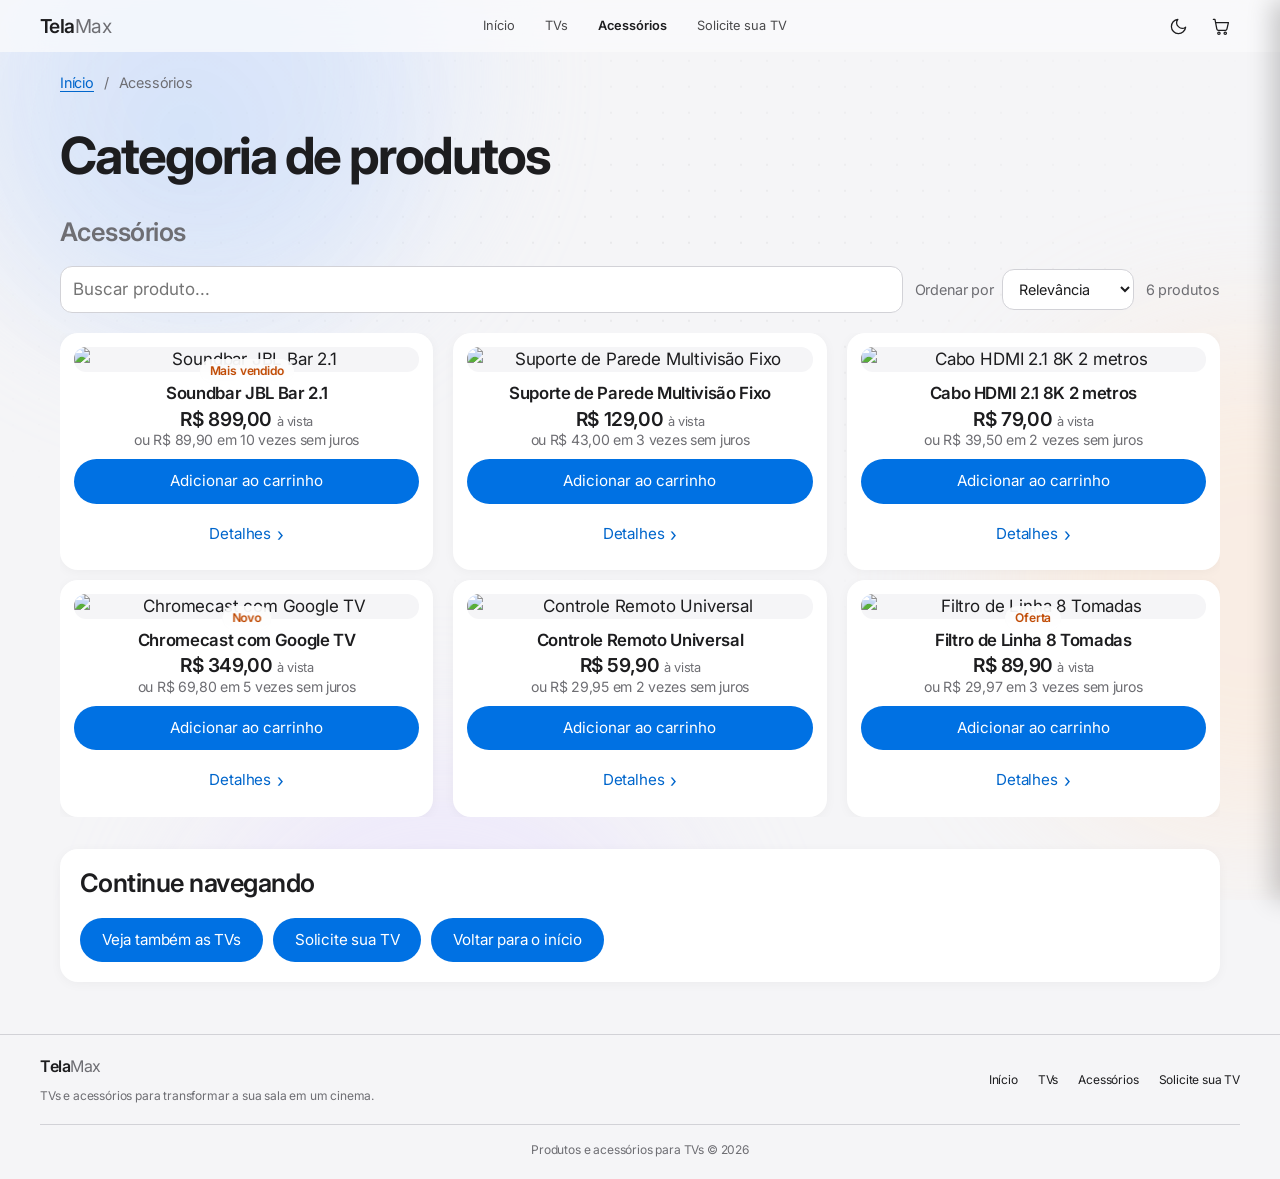
==== commit 9d63bb06: "Comentários explicando o HTML, o CSS e o JavaScript de todo o site Co-Authored-By: Claude Opus 5.5 <" ====
--- a/category_acessories.html
+++ b/category_acessories.html
@@ -1,38 +1,66 @@
 <!DOCTYPE html>
+<!-- DOCTYPE avisa o navegador que esta página usa o HTML moderno (HTML5) -->
+<!-- lang="pt-BR": o conteúdo está em português do Brasil (ajuda leitores de tela e o tradutor) -->
 <html lang="pt-BR">
 <head>
+  <!-- UTF-8 permite usar acentos, ç e símbolos como › e ♪ -->
   <meta charset="UTF-8">
+  <!-- viewport: no celular a página usa a largura real da tela, sem "zoom out";
+       sem isso as media queries do CSS não funcionariam no celular -->
   <meta name="viewport" content="width=device-width, initial-scale=1.0">
+  <!-- texto que aparece na aba do navegador -->
   <title>TelaMax - Acessórios</title>
+  <!-- preconnect: já abre a conexão com o Google Fonts para a fonte carregar mais rápido -->
   <link rel="preconnect" href="https://fonts.googleapis.com">
   <link rel="preconnect" href="https://fonts.gstatic.com" crossorigin>
+  <!-- fonte Inter (usada em quem não tem a fonte da Apple), nos pesos 400 a 700 -->
   <link href="https://fonts.googleapis.com/css2?family=Inter:wght@400;500;600;700&display=swap" rel="stylesheet">
+  <!-- estilos usados em todas as páginas -->
   <link rel="stylesheet" href="css/style.css">
+  <!-- theme.js fica no <head> para aplicar o modo escuro ANTES da página aparecer
+       (se ficasse no fim, a página piscaria clara antes de escurecer) -->
   <script src="js/theme.js"></script>
 </head>
 <body>
 
+  <!-- ===================== CABEÇALHO =====================
+       Igual em todas as páginas. Fica "grudado" no topo ao rolar (position: sticky no CSS)
+       e tem efeito de vidro fosco. -->
   <header class="site-header">
+    <!-- .header-inner limita a largura em 1200px e centraliza o conteúdo -->
     <div class="header-inner">
+      <!-- logo: leva para a página inicial. O <span> deixa "Max" mais fino e cinza -->
       <a href="products.html" class="logo">Tela<span>Max</span></a>
 
+      <!-- menu principal. No celular fica escondido e abre pelo botão de menu;
+           no computador fica sempre visível ao lado do logo -->
       <nav id="main-nav" class="main-nav">
         <ul class="nav">
+          <!-- a página atual ganha class="active" (destaque) e aria-current="page"
+               (avisa leitores de tela que é a página em que a pessoa está) -->
           <li><a href="products.html">Início</a></li>
           <li><a href="category_tvs.html">TVs</a></li>
           <li><a href="category_acessories.html" class="active" aria-current="page">Acessórios</a></li>
+          <!-- #solicitacao leva direto ao formulário, que tem id="solicitacao" -->
           <li><a href="category_tvs.html#solicitacao">Solicite sua TV</a></li>
         </ul>
       </nav>
 
+      <!-- botões só com ícone. aria-label dá um nome falado para quem usa leitor de tela,
+           já que o botão não tem texto visível. Os ícones são desenhos SVG (vetor) -->
       <div class="header-actions">
+        <!-- alterna claro/escuro (main.js) -->
         <button type="button" class="icon-button theme-toggle" aria-label="Alternar modo escuro">
           <svg viewBox="0 0 24 24" aria-hidden="true"><path d="M21 12.8A9 9 0 1 1 11.2 3a7 7 0 0 0 9.8 9.8z"/></svg>
         </button>
+        <!-- abre o carrinho lateral. A bolinha .cart-count mostra a quantidade
+             e começa escondida (hidden) até ter algum produto -->
         <button type="button" class="icon-button cart-toggle" aria-label="Abrir carrinho">
           <svg viewBox="0 0 24 24" aria-hidden="true"><path d="M3 3h2l2.4 12.2a2 2 0 0 0 2 1.6h8.7a2 2 0 0 0 2-1.5L22 7H6"/><circle cx="10" cy="20.5" r="1.5"/><circle cx="18" cy="20.5" r="1.5"/></svg>
           <span class="cart-count" hidden>0</span>
         </button>
+        <!-- botão "hambúrguer" do celular. aria-controls diz qual elemento ele abre
+             e aria-expanded diz se está aberto (o main.js atualiza) -->
         <button type="button" class="icon-button menu-toggle" aria-label="Abrir menu" aria-controls="main-nav" aria-expanded="false">
           <svg viewBox="0 0 24 24" aria-hidden="true"><path d="M3 6h18M3 12h18M3 18h18"/></svg>
         </button>
@@ -40,7 +68,9 @@
     </div>
   </header>
 
+  <!-- ===================== CONTEÚDO PRINCIPAL ===================== -->
   <main>
+    <!-- "breadcrumb" (trilha): mostra onde a pessoa está e leva de volta ao início -->
     <nav class="breadcrumb" aria-label="Você está em">
       <a href="products.html">Início</a> <span>/</span> Acessórios
     </nav>
@@ -48,13 +78,18 @@
     <h1>Categoria de produtos</h1>
     <h2 class="products-title">Acessórios</h2>
 
+    <!-- barra de busca e ordenação (o main.js filtra e ordena a lista abaixo) -->
     <div class="products-toolbar">
+      <!-- o <label> envolve o campo: clicar no rótulo foca o campo.
+           O texto "Buscar produto" fica escondido na tela (visually-hidden),
+           mas é lido pelos leitores de tela -->
       <label class="search">
         <span class="visually-hidden">Buscar produto</span>
         <input type="search" class="products-search" placeholder="Buscar produto...">
       </label>
       <label class="sort">
         <span>Ordenar por</span>
+        <!-- o "value" de cada opção é o que o main.js usa para saber como ordenar -->
         <select class="products-sort">
           <option value="default">Relevância</option>
           <option value="price-asc">Menor preço</option>
@@ -62,9 +97,12 @@
           <option value="name">Nome (A-Z)</option>
         </select>
       </label>
+      <!-- quantidade de produtos visíveis (atualizada pelo main.js na busca) -->
       <p class="products-count">6 produtos</p>
     </div>
 
+    <!-- lista de produtos em grid; os atributos data-* de cada produto são usados
+         pelo main.js no carrinho, na busca e na ordenação -->
     <ul class="products-list">
       <li class="product" data-id="ac-soundbar-jbl" data-name="Soundbar JBL Bar 2.1" data-price="899.00" data-image="https://placehold.co/600x400/f5f5f7/1d1d1f/png?text=Soundbar+JBL">
         <span class="badge">Mais vendido</span>
@@ -167,8 +205,10 @@
       </li>
     </ul>
 
+    <!-- mensagem para quando a busca não encontra nada (começa escondida) -->
     <p class="products-empty" hidden>Nenhum produto encontrado.</p>
 
+    <!-- "Continue navegando": links para as outras páginas no fim do conteúdo -->
     <section class="next-steps">
       <h2>Continue navegando</h2>
       <ul>
@@ -179,12 +219,15 @@
     </section>
   </main>
 
+  <!-- ===================== RODAPÉ =====================
+       Igual em todas as páginas, com links para todas elas (nenhuma página termina sem saída) -->
   <footer>
     <div class="footer-inner">
       <div class="footer-brand">
         <a href="products.html" class="logo">Tela<span>Max</span></a>
         <p>TVs e acessórios para transformar a sua sala em um cinema.</p>
       </div>
+      <!-- aria-label diferencia este <nav> do menu principal para leitores de tela -->
       <nav aria-label="Rodapé">
         <ul class="footer-nav">
           <li><a href="products.html">Início</a></li>
@@ -194,11 +237,18 @@
         </ul>
       </nav>
     </div>
+    <!-- &copy; é o código HTML do símbolo © -->
     <p class="copyright">Produtos e acessórios para TVs &copy; 2026</p>
   </footer>
 
+  <!-- ===================== CARRINHO =====================
+       Os elementos abaixo ficam fora do <main> porque aparecem por cima da página. -->
+
+  <!-- fundo escuro atrás do carrinho aberto; clicar nele fecha o carrinho -->
   <div class="overlay"></div>
 
+  <!-- painel lateral do carrinho. <aside> é um conteúdo "à parte" da página.
+       aria-hidden="true" esconde dos leitores de tela enquanto está fechado (o main.js troca) -->
   <aside class="cart-drawer" id="cart-drawer" aria-label="Carrinho" aria-hidden="true">
     <div class="cart-header">
       <h2>Seu carrinho</h2>
@@ -206,20 +256,28 @@
         <svg viewBox="0 0 24 24" aria-hidden="true"><path d="M6 6l12 12M18 6L6 18"/></svg>
       </button>
     </div>
+    <!-- lista vazia: os itens são criados pelo main.js (função renderCart) -->
     <ul class="cart-items"></ul>
+    <!-- aparece só quando não tem nenhum item -->
     <p class="cart-empty">Seu carrinho está vazio.</p>
+    <!-- total e botão de finalizar (escondidos quando o carrinho está vazio) -->
     <div class="cart-footer">
       <p class="cart-total">Total: <strong>R$ 0,00</strong></p>
       <button type="button" class="btn btn-primary cart-checkout">Finalizar pedido</button>
     </div>
   </aside>
 
+  <!-- botão redondo que aparece depois de rolar a página e volta ao topo -->
   <button type="button" class="back-to-top" aria-label="Voltar ao topo">
     <svg viewBox="0 0 24 24" aria-hidden="true"><path d="M6 15l6-6 6 6"/></svg>
   </button>
 
+  <!-- aviso rápido ("toast") no rodapé da tela. O texto é colocado pelo main.js.
+       role="status" + aria-live="polite": o leitor de tela lê o aviso quando ele muda,
+       sem interromper o que estava lendo -->
   <div class="toast" role="status" aria-live="polite"></div>
 
+  <!-- o JavaScript fica no fim do <body>: quando ele roda, todo o HTML acima já existe -->
   <script src="js/main.js"></script>
 </body>
 </html>
--- a/css/style.css
+++ b/css/style.css
@@ -1,36 +1,74 @@
-/* Estilos comuns a todas as páginas */
+/* =====================================================================
+   style.css — estilos usados em TODAS as páginas do site
+   =====================================================================
+   Estilos comuns a todas as páginas
+
+   Como ler este arquivo:
+   - Ele é "mobile first": as regras normais valem para o celular, e os
+     blocos @media (min-width: ...) perto do fim acrescentam ajustes para
+     tablets (768px ou mais) e computadores (1024px ou mais).
+   - As cores ficam em variáveis (--primary, --text...). Assim o modo
+     escuro só precisa trocar as variáveis, e não cada regra.
+   - Os comentários "dew_XX ..." indicam qual exercício dos slides
+     (aulas 12, 14, 15 e 16) aquela regra atende.
+
+   Ordem do arquivo:
+     Cores e medidas · Base · Botões · Cabeçalho · Conteúdo (banner,
+     vantagens, categorias, produtos) · Continue navegando · Carrinho ·
+     Toast · Voltar ao topo · Rodapé · Scrollytelling (TV, pixels,
+     música) · Telas maiores (@media) · Impressão · Animação ao rolar ·
+     Efeitos de fundo · Reduzir movimento */
 
 /* ---------- Cores e medidas ---------- */
 /* paleta inspirada no site da Apple: cinzas neutros e um único azul de ação */
+/* :root é a tag <html>. Variáveis CSS começam com "--" e são usadas com
+   var(--nome). Elas "descem" para todos os elementos da página. */
 :root {
+  /* azul dos botões principais e cor do hover */
   --primary: #0071e3;
   --primary-hover: #0077ed;
+  /* azul dos links de texto */
   --link: #0066cc;
+  /* laranja de destaque (etiquetas "Novo", "Mais vendido", passo da história) */
   --accent: #bf4800;
+  /* fundo da página (cinza bem claro) */
   --bg: #f5f5f7;
+  /* fundo dos cartões e caixas */
   --surface: #ffffff;
   --surface-alt: #f5f5f7;
+  /* texto principal e texto secundário (mais apagado) */
   --text: #1d1d1f;
   --text-muted: #6e6e73;
   --border: #d2d2d7;
+  /* verde de sucesso e vermelho de erro */
   --success: #1d8f4e;
   --danger: #e30000;
+  /* arredondamento padrão dos cantos */
   --radius: 18px;
+  /* sombra normal e sombra quando passa o mouse */
   --shadow: 0 2px 12px rgba(0, 0, 0, 0.04);
   --shadow-hover: 0 4px 8px rgba(0, 0, 0, 0.04), 0 18px 48px rgba(0, 0, 0, 0.1);
+  /* altura do cabeçalho (usada em vários cálculos) */
   --header-height: 52px;
+  /* fundo semitransparente do cabeçalho (efeito vidro) */
   --header-bg: rgba(250, 250, 252, 0.78);
   /* curva de animação suave ("cremosa"): começa rápido e desacelera devagar */
+  /* cubic-bezier define a curva de velocidade de uma animação com 4 números */
   --ease: cubic-bezier(0.22, 1, 0.36, 1);
   /* efeitos de fundo, bem discretos */
+  /* cores das 3 manchas coloridas do fundo e a opacidade delas */
   --blob-1: #cfe0ff;
   --blob-2: #ffe4cc;
   --blob-3: #e6dcff;
   --blob-opacity: 0.45;
+  /* cor da luz que segue o mouse e dos pontinhos da grade do fundo */
   --glow: rgba(0, 113, 227, 0.06);
   --grid-dot: rgba(0, 0, 0, 0.05);
 }
 
+/* Modo escuro: quando o <html> tem data-theme="dark" (colocado pelo
+   theme.js/main.js), estas variáveis substituem as de cima. Como todo o
+   site usa var(--...), tudo escurece de uma vez. */
 [data-theme="dark"] {
   --primary: #0071e3;
   --primary-hover: #0077ed;
@@ -54,6 +92,7 @@
 }
 
 /* ---------- Base ---------- */
+/* rolagem animada ao clicar em links com # (ex.: "Solicite sua TV") */
 html {
   scroll-behavior: smooth;
 }
@@ -63,31 +102,43 @@
   margin: 0;
   padding: 0;
   /* fonte do sistema: SF Pro no Mac/iPhone, Inter nos outros */
+  /* o navegador usa a primeira fonte da lista que existir no aparelho */
   font-family: -apple-system, BlinkMacSystemFont, "SF Pro Text", "Inter", "Helvetica Neue", Arial, sans-serif;
   font-size: 17px;
+  /* altura da linha: 1.47 vezes o tamanho da letra (texto mais respirado) */
   line-height: 1.47;
+  /* letras levemente mais juntas, como nos textos da Apple */
   letter-spacing: -0.01em;
   color: var(--text);
   background-color: var(--bg);
   /* rodapé sempre no fim da tela, mesmo em páginas curtas */
+  /* o body vira uma coluna flex com pelo menos a altura da tela (100vh);
+     o <main> tem flex: 1 e "estica", empurrando o rodapé para baixo */
   display: flex;
   flex-direction: column;
   min-height: 100vh;
+  /* letras mais finas e nítidas no Mac */
   -webkit-font-smoothing: antialiased;
+  /* ao trocar o tema, as cores mudam suavemente em vez de piscar */
   transition: background-color 0.5s var(--ease), color 0.5s var(--ease), opacity 0.3s var(--ease);
   /* a página entra com um fade suave */
+  /* "backwards" aplica o estado inicial (invisível) já antes de a animação
+     começar e depois deixa o elemento livre, para o .page-leave funcionar */
   animation: page-fade 0.6s var(--ease) backwards;
 }
 
+/* o conteúdo sobe um pouquinho ao abrir a página */
 main {
   animation: page-rise 0.8s var(--ease) backwards;
 }
 
 /* ao clicar em um link para outra página, a atual some antes de trocar */
+/* (a classe é colocada pelo main.js, na "Transição suave entre as páginas") */
 body.page-leave {
   opacity: 0;
 }
 
+/* só tem "from": o navegador anima do from até o estado normal do elemento */
 @keyframes page-fade {
   from { opacity: 0; }
 }
@@ -96,10 +147,12 @@
   from { opacity: 0; transform: translateY(14px); }
 }
 
+/* trava a rolagem da página enquanto o carrinho está aberto */
 body.no-scroll {
   overflow: hidden;
 }
 
+/* títulos: um pouco menos grossos e mais juntos, estilo Apple */
 h1, h2, h3, h4, h5 {
   font-weight: 600;
   line-height: 1.1;
@@ -107,10 +160,14 @@
 }
 
 /* evita que o cabeçalho fixo cubra o destino de links com # */
+/* [id] = qualquer elemento com id. scroll-margin-top deixa um espaço
+   acima dele quando a página rola até ele. */
 [id] {
   scroll-margin-top: calc(var(--header-height) + 20px);
 }
 
+/* Esconde o texto da tela, mas leitores de tela (pessoas cegas) ainda
+   conseguem ler. Usado em rótulos que só fazem sentido para eles. */
 .visually-hidden {
   position: absolute;
   width: 1px;
@@ -121,11 +178,14 @@
 
 a {
   color: var(--link);
+  /* afasta o sublinhado do texto */
   text-underline-offset: 3px;
 }
 
 /* dew_12 all 2 + dew_16 all-3: opacidade no hover dos links com atraso de 0.8s */
 /* aplicado só nos links de texto, para o menu e os botões responderem na hora */
+/* transition: propriedade duração curva atraso -> a opacidade muda em 0,3s
+   mas só começa depois de 0,8s com o mouse em cima */
 p a,
 .breadcrumb a,
 .footer-nav a {
@@ -139,6 +199,9 @@
 }
 
 /* dew_16 all-4 (suavizado): zoom leve e lento, recortado dentro da moldura */
+/* toda imagem anima o transform em 1,2s; o zoom acontece no hover do card.
+   A moldura (.product-image) tem overflow: hidden, então a imagem
+   aumentada não sai para fora dela. */
 img {
   transition: transform 1.2s var(--ease);
 }
@@ -153,6 +216,8 @@
 select,
 textarea {
   padding: 10px 12px;
+  /* "font: inherit" faz o campo usar a mesma fonte do site
+     (por padrão os campos usam uma fonte própria do navegador) */
   font: inherit;
   color: var(--text);
   background-color: var(--surface);
@@ -161,6 +226,8 @@
   transition: border-color 0.3s var(--ease), box-shadow 0.3s var(--ease);
 }
 
+/* campo selecionado: tira o contorno padrão e põe uma borda azul com um
+   "anel" azul claro em volta (box-shadow sem desfoque, só espalhado 4px) */
 input:focus,
 select:focus,
 textarea:focus {
@@ -170,7 +237,9 @@
 }
 
 /* ---------- Botões ---------- */
+/* base de todos os botões (.btn): formato de pílula */
 .btn {
+  /* inline-flex: fica na linha do texto, mas centraliza o conteúdo */
   display: inline-flex;
   align-items: center;
   justify-content: center;
@@ -180,21 +249,26 @@
   font-weight: 400;
   font-size: 0.95rem;
   text-decoration: none;
+  /* borda transparente: todos os botões ficam com o mesmo tamanho */
   border: 2px solid transparent;
+  /* raio enorme = pontas totalmente redondas (pílula) */
   border-radius: 999px;
   cursor: pointer;
   transition: background-color 0.4s var(--ease), color 0.4s var(--ease), transform 0.5s var(--ease), box-shadow 0.5s var(--ease);
 }
 
+/* mouse em cima: o botão sobe 2px */
 .btn:hover {
   transform: translateY(-2px);
 }
 
+/* clicando: o botão "afunda" (diminui um pouco), e rápido (0,1s) */
 .btn:active {
   transform: translateY(0) scale(0.97);
   transition-duration: 0.1s;
 }
 
+/* botão principal: azul com texto branco */
 .btn-primary {
   color: #ffffff;
   background-color: var(--primary);
@@ -205,6 +279,7 @@
 }
 
 /* link no estilo "Saiba mais ›" */
+/* botão sem fundo, só o texto azul com uma setinha */
 .btn-ghost,
 .btn-link-light {
   padding-left: 8px;
@@ -213,6 +288,7 @@
   background-color: transparent;
 }
 
+/* a setinha "›" depois do texto */
 .btn-ghost::after,
 .btn-link-light::after {
   content: "›";
@@ -221,26 +297,33 @@
   transition: transform 0.4s var(--ease);
 }
 
+/* no hover este botão não sobe: ganha sublinhado */
 .btn-ghost:hover,
 .btn-link-light:hover {
   transform: none;
   text-decoration: underline;
 }
 
+/* e a setinha anda 3px para a direita */
 .btn-ghost:hover::after,
 .btn-link-light:hover::after {
   transform: translateX(3px);
 }
 
+/* versão para fundo preto (no banner): azul mais claro */
 .btn-link-light {
   color: #2997ff;
 }
 
+/* botões de verdade (<button>, ex.: "Limpar") não ganham a setinha,
+   porque não levam a outra página */
 button.btn-ghost::after {
   content: none;
 }
 
+/* botões redondos só com ícone (tema, carrinho, menu) */
 .icon-button {
+  /* relative: a bolinha do contador do carrinho se posiciona em relação a ele */
   position: relative;
   display: inline-flex;
   align-items: center;
@@ -248,9 +331,11 @@
   width: 38px;
   height: 38px;
   padding: 0;
+  /* usa a mesma cor do texto em volta */
   color: inherit;
   background: transparent;
   border: none;
+  /* 50% = círculo */
   border-radius: 50%;
   cursor: pointer;
   transition: background-color 0.3s var(--ease), transform 0.4s var(--ease);
@@ -260,10 +345,13 @@
   transform: scale(0.9);
 }
 
+/* círculo cinza translúcido no hover (funciona no tema claro e no escuro) */
 .icon-button:hover {
   background-color: rgba(128, 128, 128, 0.12);
 }
 
+/* ícones SVG desenhados só com linhas (stroke), sem preenchimento (fill).
+   currentColor = usa a cor do texto, então o ícone muda junto com o tema. */
 .icon-button svg,
 .back-to-top svg {
   width: 19px;
@@ -279,26 +367,36 @@
 
 /* dew_14 all 2: cabeçalho acompanha a rolagem, largura total e cor de fundo */
 /* dew_16 all-1: padding de 20px */
+/* position: sticky + top: 0 = o cabeçalho rola junto até chegar no topo
+   e então "gruda" lá. z-index 10 deixa ele por cima do conteúdo. */
 header {
   position: sticky;
   top: 0;
   z-index: 10;
   width: 100%;
+  /* box-sizing: border-box = o padding fica DENTRO dos 100% de largura
+     (sem isso, 100% + 40px de padding passaria da tela) */
   box-sizing: border-box;
   padding: 0 20px;
   color: var(--text);
   /* vidro fosco: deixa ver o fundo desfocado atrás */
+  /* backdrop-filter desfoca o que está ATRÁS do elemento; o fundo é
+     semitransparente para esse desfoque aparecer. -webkit- é para o Safari. */
   background-color: var(--header-bg);
   -webkit-backdrop-filter: saturate(180%) blur(20px);
   backdrop-filter: saturate(180%) blur(20px);
   transition: background-color 0.5s var(--ease), box-shadow 0.5s var(--ease);
 }
 
+/* depois de rolar (classe colocada pelo main.js): uma linha fina embaixo */
 header.scrolled {
   box-shadow: 0 1px 0 rgba(0, 0, 0, 0.08);
 }
 
 /* barra de progresso da leitura */
+/* criada pelo main.js. Ela tem a largura toda, mas começa "encolhida"
+   (scaleX(0)) a partir da esquerda (transform-origin: left); o JS aumenta
+   o scaleX conforme a página rola. */
 .scroll-progress {
   position: absolute;
   left: 0;
@@ -310,6 +408,8 @@
   transform-origin: left;
 }
 
+/* linha do cabeçalho: logo à esquerda, menu no meio e ícones à direita.
+   max-width + margin: 0 auto centralizam o conteúdo em telas largas. */
 .header-inner {
   display: flex;
   align-items: center;
@@ -320,6 +420,7 @@
   margin: 0 auto;
 }
 
+/* logo "TelaMax" */
 .logo {
   font-size: 1.2rem;
   font-weight: 600;
@@ -328,18 +429,22 @@
   text-decoration: none;
 }
 
+/* a parte "Max" do logo, mais fina e cinza */
 .logo span {
   font-weight: 400;
   color: var(--text-muted);
 }
 
+/* grupo de botões da direita (tema, carrinho, menu) */
 .header-actions {
   display: flex;
   align-items: center;
   gap: 4px;
 }
 
+/* bolinha azul com a quantidade de itens, no canto do ícone do carrinho */
 .cart-count {
+  /* absolute: posicionada em relação ao .icon-button (que é relative) */
   position: absolute;
   top: 2px;
   right: 0;
@@ -349,22 +454,28 @@
   box-sizing: border-box;
   font-size: 0.7rem;
   font-weight: 700;
+  /* line-height igual à altura centraliza o número na vertical */
   line-height: 18px;
   color: #ffffff;
   background-color: var(--primary);
   border-radius: 999px;
 }
 
+/* animação ao adicionar produto (classe colocada pelo main.js) */
 .cart-count.bump {
   animation: bump 0.4s ease;
 }
 
+/* na metade da animação a bolinha fica 40% maior e depois volta */
 @keyframes bump {
   50% { transform: scale(1.4); }
 }
 
 /* dew_12 pd 3 + dew_14 all 2: links de navegação */
 /* mobile first: no celular o menu abre como lista abaixo do cabeçalho */
+/* O menu fica logo abaixo do cabeçalho, mas com altura máxima 0 e
+   overflow: hidden (escondido). Com a classe "open" a altura máxima
+   cresce e a transição faz o menu "descer" suavemente. */
 .main-nav {
   position: absolute;
   top: var(--header-height);
@@ -382,6 +493,7 @@
   max-height: 100vh;
 }
 
+/* a lista <ul> do menu: um link embaixo do outro, sem bolinhas */
 .nav {
   display: flex;
   flex-direction: column;
@@ -392,6 +504,7 @@
 
 /* no celular os links ficam grandes, como no menu da Apple */
 .nav a {
+  /* block: a área de clique ocupa a linha inteira (melhor para o dedo) */
   display: block;
   padding: 10px 28px;
   font-size: 1.6rem;
@@ -415,18 +528,22 @@
 
 /* dew_14 all 4 + dew_16 all-1: espaçamento interno do main */
 main {
+  /* flex: 1 = ocupa todo o espaço que sobrar (empurra o rodapé para baixo) */
   flex: 1;
   width: 100%;
+  /* conteúdo com no máximo 1200px, centralizado */
   max-width: 1200px;
   box-sizing: border-box;
   margin: 0 auto;
   padding: 20px;
 }
 
+/* espaço entre as seções */
 section {
   margin-top: 32px;
 }
 
+/* títulos das seções ("Navegue por categoria", "Destaques"...) */
 .section-title {
   margin: 0 0 16px;
   font-size: 2rem;
@@ -434,24 +551,29 @@
 }
 
 /* título das páginas de categoria, grande como nas páginas da Apple */
+/* clamp(mínimo, ideal, máximo): o tamanho acompanha a largura da tela
+   (5vw = 5% da largura), mas nunca fica menor que 2.2rem nem maior que 3.2rem */
 main > h1 {
   font-size: clamp(2.2rem, 5vw, 3.2rem);
   font-weight: 700;
   letter-spacing: -0.04em;
 }
 
+/* subtítulo "Tvs" / "Acessórios" */
 .products-title {
   margin: 4px 0 20px;
   font-size: 1.6rem;
   color: var(--text-muted);
 }
 
+/* "Início / TVs": mostra onde a pessoa está no site */
 .breadcrumb {
   margin-bottom: 10px;
   font-size: 0.9rem;
   color: var(--text-muted);
 }
 
+/* a barra "/" entre os links */
 .breadcrumb span {
   margin: 0 6px;
 }
@@ -463,28 +585,37 @@
   color: #f5f5f7;
   text-align: center;
   background-color: #000000;
+  /* duas imagens de fundo, a primeira por cima: um brilho azul em elipse
+     saindo de baixo (radial-gradient) e a imagem do exercício */
   background-image:
     radial-gradient(ellipse 70% 60% at 50% 110%, rgba(41, 151, 255, 0.35), transparent 70%),
     url("https://placehold.co/1200x400/000000/000000/png");
+  /* o que o exercício pede: centralizada e sem repetição */
   background-position: center;
   background-repeat: no-repeat;
+  /* cover: a imagem cobre o banner inteiro, cortando o que sobrar */
   background-size: cover;
   border-radius: var(--radius);
 }
 
 .banner h1 {
+  /* margin "auto" nas laterais centraliza o título */
   margin: 6px auto 10px;
+  /* 14ch = largura de umas 14 letras, para o título quebrar em 2 linhas */
   max-width: 14ch;
   font-size: clamp(2.4rem, 7vw, 4.5rem);
   font-weight: 700;
   letter-spacing: -0.04em;
   /* título com degradê no texto */
+  /* truque: o fundo é um degradê, background-clip: text recorta esse fundo
+     no formato das letras e a cor do texto fica transparente para ele aparecer */
   background: linear-gradient(180deg, #ffffff 30%, #9fb6d6);
   -webkit-background-clip: text;
   background-clip: text;
   color: transparent;
 }
 
+/* "Semana do cinema em casa" em laranja, acima do título */
 .banner-tag {
   margin: 0;
   font-size: 1.05rem;
@@ -499,6 +630,8 @@
   color: #a1a1a6;
 }
 
+/* botões do banner lado a lado, centralizados; flex-wrap deixa quebrar
+   para a linha de baixo se não couberem */
 .banner-actions {
   display: flex;
   flex-wrap: wrap;
@@ -507,11 +640,14 @@
 }
 
 /* dew_12 pd 2: remove o elemento da tela */
+/* display: none tira o elemento da página (não ocupa espaço nem aparece) */
 .hide {
   display: none;
 }
 
 /* vantagens da loja */
+/* "Frete grátis", "10x sem juros"... Grade de 1 coluna no celular
+   (1fr = uma fração do espaço); vira 3 colunas no @media do tablet. */
 .features {
   display: grid;
   grid-template-columns: 1fr;
@@ -521,7 +657,9 @@
   list-style: none;
 }
 
+/* cada vantagem é um cartão branco */
 .feature {
+  /* relative + isolation (no fim do arquivo) para a luz do mouse ficar dentro */
   position: relative;
   padding: 22px;
   text-align: center;
@@ -531,6 +669,7 @@
   transition: transform 0.6s var(--ease), box-shadow 0.6s var(--ease);
 }
 
+/* hover: sobe 3px e a sombra fica maior (parece que "levantou") */
 .feature:hover {
   transform: translateY(-3px);
   box-shadow: var(--shadow-hover);
@@ -547,6 +686,7 @@
 }
 
 /* cards de categorias da página inicial */
+/* no celular um card embaixo do outro; no tablet ficam lado a lado */
 .categories {
   display: flex;
   flex-direction: column;
@@ -556,12 +696,16 @@
   list-style: none;
 }
 
+/* o card inteiro é um link <a> (clicar em qualquer parte abre a categoria) */
 .category a {
   position: relative;
+  /* links são inline por padrão; block permite padding e altura */
   display: block;
+  /* height 100% = os dois cards ficam com a mesma altura lado a lado */
   height: 100%;
   box-sizing: border-box;
   padding: 14px;
+  /* o texto do card não fica azul de link */
   color: inherit;
   text-decoration: none;
   background-color: var(--surface);
@@ -570,6 +714,7 @@
   transition: transform 0.6s var(--ease), box-shadow 0.6s var(--ease);
 }
 
+/* hover: o card sobe 5px com sombra maior */
 .category a:hover {
   transform: translateY(-5px);
   box-shadow: var(--shadow-hover);
@@ -579,6 +724,7 @@
   text-align: center;
 }
 
+/* nome da categoria ("TVs", "Acessórios") */
 .category h3 {
   margin: 14px 0 4px;
   font-size: 1.6rem;
@@ -590,11 +736,14 @@
   color: var(--text-muted);
 }
 
+/* "Ver 6 produtos ›" com cara de link */
 .category-link {
   color: var(--link);
 }
 
 /* ---------- Listagem de produtos ---------- */
+/* barra com a busca, o "Ordenar por" e a contagem de produtos.
+   flex-wrap: no celular os itens quebram linha em vez de espremer. */
 .products-toolbar {
   display: flex;
   flex-wrap: wrap;
@@ -603,6 +752,8 @@
   margin-bottom: 20px;
 }
 
+/* flex: 1 1 240px = cresce para ocupar o espaço livre, pode encolher,
+   e o tamanho base é 240px */
 .search {
   flex: 1 1 240px;
 }
@@ -612,6 +763,7 @@
   box-sizing: border-box;
 }
 
+/* "Ordenar por" + caixa de seleção, lado a lado */
 .sort {
   display: flex;
   align-items: center;
@@ -620,6 +772,7 @@
   color: var(--text-muted);
 }
 
+/* "6 produtos" */
 .products-count {
   margin: 0;
   font-size: 0.9rem;
@@ -629,10 +782,15 @@
 /* dew_15 ct-tvs 1 e 2: container grid (1 coluna no celular) */
 .products-list {
   display: grid;
+  /* 10px entre as linhas e 20px entre as colunas */
   gap: 10px 20px;
+  /* os itens preenchem a grade linha por linha */
   grid-auto-flow: row;
   grid-template-columns: 1fr;
   /* dew_15 ct-tvs 3: alinhamentos */
+  /* justify-items: cada item centralizado na horizontal dentro da sua célula
+     align-items: stretch = cada item estica até a altura da linha
+     align-content: center = a grade inteira centralizada na vertical */
   justify-items: center;
   align-items: stretch;
   align-content: center;
@@ -640,10 +798,12 @@
   padding: 0;
   list-style: none;
   /* dew_15 ct-tvs 5: evita quebra da listagem */
+  /* overflow: hidden corta qualquer coisa que tente sair da grade */
   overflow: hidden;
 }
 
 /* dew_14 ct 3: itens com texto centralizado */
+/* cada produto é uma coluna flex: imagem, nome, preço e botões */
 .product {
   position: relative;
   display: flex;
@@ -659,6 +819,8 @@
 }
 
 /* o display flex acima anularia o atributo hidden usado na busca */
+/* (o atributo hidden do HTML é só um display: none "fraco"; uma regra com
+   display: flex ganharia dele, então reforçamos aqui) */
 .product[hidden] {
   display: none;
 }
@@ -668,24 +830,29 @@
   box-shadow: var(--shadow-hover);
 }
 
+/* nome do produto. flex: 1 estica o nome, assim os preços e botões de
+   todos os cards ficam alinhados embaixo, mesmo com nomes de tamanhos diferentes */
 .product h3 {
   flex: 1;
   margin: 12px 0 6px;
   font-size: 1.05rem;
 }
 
+/* preço */
 .product h4 {
   margin: 0;
   font-size: 1.2rem;
   color: var(--text);
 }
 
+/* "à vista" pequeno ao lado do preço */
 .product h4 small {
   font-size: 0.8rem;
   font-weight: 400;
   color: var(--text-muted);
 }
 
+/* parcelamento ("ou 10x de ...") */
 .product h5 {
   margin: 2px 0 12px;
   font-weight: 400;
@@ -693,6 +860,8 @@
 }
 
 /* selo "Novo" em laranja, como na Apple Store */
+/* fica em cima da imagem, centralizado: left: 50% leva o começo do selo
+   ao meio do card e translateX(-50%) volta metade da largura dele */
 .badge {
   position: absolute;
   top: 26px;
@@ -716,6 +885,7 @@
   border-radius: 12px;
 }
 
+/* no modo escuro o selo fica escuro também */
 [data-theme="dark"] .badge {
   background-color: rgba(29, 29, 31, 0.75);
 }
@@ -726,6 +896,9 @@
 }
 
 /* dew_14 ct 4: imagens responsivas */
+/* a imagem acompanha a largura do card (100%) sem distorcer (height: auto);
+   object-fit: cover corta as sobras se a imagem passar de 240px de altura.
+   display: block tira o espacinho que aparece embaixo de imagens inline. */
 .product-image img {
   display: block;
   width: 100%;
@@ -735,16 +908,19 @@
   object-fit: cover;
 }
 
+/* botões do card um embaixo do outro */
 .product-actions {
   display: flex;
   flex-direction: column;
   gap: 8px;
 }
 
+/* botão verde de "Adicionado!" (classe colocada pelo main.js) */
 .add-to-cart.added {
   background-color: var(--success);
 }
 
+/* "Nenhum produto encontrado" quando a busca não acha nada */
 .products-empty {
   padding: 40px;
   text-align: center;
@@ -752,6 +928,8 @@
 }
 
 /* ---------- Continue navegando ---------- */
+/* caixa no fim de cada página com links para as outras (assim nenhuma
+   página "termina em nada") */
 .next-steps {
   padding: 20px;
   background-color: var(--surface);
@@ -789,6 +967,7 @@
   font-size: 1rem;
 }
 
+/* no celular: logo e links empilhados; no tablet ficam lado a lado */
 .footer-inner {
   display: flex;
   flex-direction: column;
@@ -801,6 +980,7 @@
   margin: 8px 0 0;
 }
 
+/* links do rodapé em linha, quebrando quando não cabem */
 .footer-nav {
   display: flex;
   flex-wrap: wrap;
@@ -815,6 +995,7 @@
   text-decoration: none;
 }
 
+/* "© 2026 TelaMax" separado por uma linha */
 .copyright {
   max-width: 1200px;
   margin: 20px auto 0;
@@ -824,6 +1005,9 @@
 }
 
 /* ---------- Carrinho lateral ---------- */
+/* fundo escuro e desfocado que cobre a página atrás do carrinho.
+   position: fixed + inset: 0 = cobre a janela inteira (top, right,
+   bottom e left = 0). Começa invisível; a classe "show" mostra. */
 .overlay {
   position: fixed;
   inset: 0;
@@ -832,6 +1016,7 @@
   -webkit-backdrop-filter: blur(3px);
   backdrop-filter: blur(3px);
   opacity: 0;
+  /* visibility: hidden também impede de receber cliques quando escondido */
   visibility: hidden;
   transition: opacity 0.5s var(--ease), visibility 0.5s;
 }
@@ -841,14 +1026,19 @@
   visibility: visible;
 }
 
+/* o painel do carrinho, preso na direita da tela.
+   translateX(100%) empurra ele para fora da tela (escondido);
+   com a classe "open" volta para translateX(0) deslizando. */
 .cart-drawer {
   position: fixed;
   top: 0;
   right: 0;
   bottom: 0;
+  /* z-index maior que o overlay (20): fica por cima dele */
   z-index: 30;
   display: flex;
   flex-direction: column;
+  /* min() escolhe o menor: 380px, ou a tela toda se ela for menor */
   width: min(380px, 100%);
   box-sizing: border-box;
   padding: 20px;
@@ -862,6 +1052,7 @@
   transform: translateX(0);
 }
 
+/* título "Seu carrinho" e o botão de fechar, um em cada ponta */
 .cart-header {
   display: flex;
   align-items: center;
@@ -876,6 +1067,8 @@
   background-color: var(--surface-alt);
 }
 
+/* lista de itens: ocupa o espaço do meio (flex: 1) e ganha rolagem
+   própria (overflow-y: auto) quando tem muitos itens */
 .cart-items {
   flex: 1;
   margin: 16px 0;
@@ -884,6 +1077,7 @@
   list-style: none;
 }
 
+/* cada item em 3 colunas: imagem (64px) | nome e preço (resto) | botões (o necessário) */
 .cart-item {
   display: grid;
   grid-template-columns: 64px 1fr auto;
@@ -912,12 +1106,14 @@
   color: var(--text-muted);
 }
 
+/* botões "-" e "+" com a quantidade no meio */
 .cart-qty {
   display: flex;
   align-items: center;
   gap: 6px;
 }
 
+/* botões redondos pequenos */
 .cart-qty button {
   width: 26px;
   height: 26px;
@@ -929,17 +1125,20 @@
   cursor: pointer;
 }
 
+/* "Seu carrinho está vazio" */
 .cart-empty {
   flex: 1;
   color: var(--text-muted);
   text-align: center;
 }
 
+/* parte de baixo: total e "Finalizar compra" */
 .cart-footer {
   padding-top: 12px;
   border-top: 1px solid var(--border);
 }
 
+/* "Total" à esquerda e o valor à direita */
 .cart-total {
   display: flex;
   justify-content: space-between;
@@ -952,6 +1151,10 @@
 }
 
 /* ---------- Voltar ao topo e avisos ---------- */
+/* botão redondo fixo no canto inferior direito.
+   Começa invisível e um pouco abaixo; o main.js coloca a classe "visible"
+   depois de rolar 400px. pointer-events: none = não dá para clicar
+   enquanto está invisível. */
 .back-to-top {
   position: fixed;
   right: 20px;
@@ -982,11 +1185,15 @@
   transform: translateY(0);
 }
 
+/* aviso (toast) no rodapé da tela, centralizado.
+   translate(-50%, 20px): -50% centraliza na horizontal e 20px deixa ele um
+   pouco abaixo; com "show" ele sobe para o lugar e aparece. */
 .toast {
   position: fixed;
   left: 50%;
   bottom: 20px;
   z-index: 40;
+  /* nunca encosta nas bordas da tela */
   max-width: calc(100% - 40px);
   padding: 12px 20px;
   font-size: 0.9rem;
@@ -1008,15 +1215,20 @@
 }
 
 /* ---------- Tablets (a partir de 768px) ---------- */
+/* @media (min-width: 768px): as regras aqui dentro só valem quando a
+   tela tem 768px de largura ou mais */
 @media (min-width: 768px) {
+  /* banner mais alto */
   .banner {
     padding: 80px 40px;
   }
 
+  /* vantagens em 3 colunas iguais (repeat(3, 1fr) = 1fr 1fr 1fr) */
   .features {
     grid-template-columns: repeat(3, 1fr);
   }
 
+  /* cards de categoria lado a lado, cada um com metade do espaço */
   .categories {
     flex-direction: row;
   }
@@ -1030,6 +1242,7 @@
     grid-template-columns: repeat(2, 1fr);
   }
 
+  /* rodapé em linha: logo à esquerda e links à direita */
   .footer-inner {
     flex-direction: row;
     align-items: center;
@@ -1040,6 +1253,8 @@
 /* ---------- Telas grandes (a partir de 1024px) ---------- */
 @media (min-width: 1024px) {
   /* menu volta a ficar lado a lado no cabeçalho */
+  /* desfaz o menu suspenso do celular: static = volta ao fluxo normal,
+     dentro da linha do cabeçalho */
   .main-nav {
     position: static;
     max-height: none;
@@ -1054,6 +1269,7 @@
     gap: 6px;
   }
 
+  /* links pequenos e discretos, como o menu do site da Apple */
   .nav a {
     padding: 6px 12px;
     font-size: 0.8rem;
@@ -1068,12 +1284,14 @@
     opacity: 1;
   }
 
+  /* página atual: em negrito */
   .nav a.active {
     color: var(--text);
     opacity: 1;
     font-weight: 600;
   }
 
+  /* o botão de hambúrguer não é necessário no computador */
   .menu-toggle {
     display: none;
   }
@@ -1083,11 +1301,13 @@
     grid-template-columns: repeat(3, 1fr);
     grid-template-rows: 1fr;
     /* dew_15 ct-tvs 4: teste com áreas de template */
+    /* dá um nome para cada célula da primeira linha da grade */
     grid-template-areas: "produto1 produto2 produto3";
   }
 }
 
 /* dew_15 all 1: oculta cabeçalho e rodapé ao imprimir */
+/* @media print: regras que só valem na hora de imprimir (ou salvar em PDF) */
 @media print {
   header,
   footer,
@@ -1099,12 +1319,18 @@
 
 /* ---------- Scrollytelling: "Monte seu cinema em casa" ---------- */
 /* mobile first: a TV fica fixa no topo e os cartões passam por cima dela */
+/* Como funciona: o main.js muda o atributo data-step da .story-visual
+   (1 a 5) conforme a rolagem. As regras abaixo com [data-step="N"] mudam
+   o desenho da TV em cada passo, e as transições deixam a troca suave.
+   A TV toda é feita só com CSS (divs com bordas, sombras e degradês). */
 .story-intro {
   margin-top: -10px;
   color: var(--text-muted);
 }
 
 /* no celular a TV fica por cima dos cartões, que somem antes de chegar nela */
+/* sticky + top: a TV "gruda" logo abaixo do cabeçalho enquanto a seção
+   da história passa. z-index 3 deixa ela por cima dos cartões. */
 .story-visual {
   position: sticky;
   top: calc(var(--header-height) + 10px);
@@ -1112,18 +1338,25 @@
   display: flex;
   flex-direction: column;
   gap: 10px;
+  /* 42% da altura da tela (vh = altura da janela), mas no mínimo 260px */
   height: 42vh;
   min-height: 260px;
 }
 
+/* a "parede" da sala: o cartão onde a TV fica, com a TV e a soundbar
+   empilhadas e centralizadas */
 .story-wall {
+  /* relative: os elementos absolute de dentro (botões, legendas) se
+     posicionam em relação à parede */
   position: relative;
   display: flex;
+  /* flex: 1 = ocupa toda a altura que sobra (as bolinhas ficam embaixo) */
   flex: 1;
   flex-direction: column;
   align-items: center;
   justify-content: center;
   gap: 14px;
+  /* nada sai para fora da parede (ex.: a luz ambiente desfocada) */
   overflow: hidden;
   background-color: var(--surface);
   border-radius: var(--radius);
@@ -1131,6 +1364,7 @@
   transition: background-color 0.8s var(--ease);
 }
 
+/* a TV (tela + pé). A largura muda nos passos e a transição anima isso. */
 .tv {
   position: relative;
   width: 55%;
@@ -1138,6 +1372,8 @@
   transition: width 0.9s var(--ease);
 }
 
+/* a tela: proporção 16:9 (aspect-ratio calcula a altura sozinho),
+   moldura preta de 5px e um degradê escuro de "TV desligada" */
 .tv-screen {
   position: relative;
   display: flex;
@@ -1154,6 +1390,8 @@
 }
 
 /* grade de pixels mostrada no passo da resolução */
+/* dois repeating-linear-gradient: linhas horizontais (0deg) e verticais
+   (90deg) de 1px a cada 6px, formando uma grade. Começa invisível. */
 .tv-screen::after {
   content: "";
   position: absolute;
@@ -1165,6 +1403,7 @@
   transition: opacity 0.6s;
 }
 
+/* texto no meio da tela (55", 4K, Pronto!...), trocado pelo main.js */
 .tv-label {
   position: relative;
   z-index: 1;
@@ -1174,6 +1413,8 @@
   text-shadow: 0 2px 10px rgba(0, 0, 0, 0.4);
 }
 
+/* o pé da TV: uma barrinha com os cantos de baixo arredondados
+   (border-radius com 4 valores: cima-esq, cima-dir, baixo-dir, baixo-esq) */
 .tv-stand {
   width: 30%;
   height: 10px;
@@ -1183,7 +1424,10 @@
   transition: opacity 0.4s;
 }
 
+/* a soundbar: começa invisível e 30px abaixo; "sobe" no passo 4 */
 .soundbar {
+  /* relative: as ondas de som (.sound-ring) saem do centro dela */
+  position: relative;
   width: 40%;
   max-width: 380px;
   height: 14px;
@@ -1195,6 +1439,7 @@
 }
 
 /* passo 2 em diante: TV maior */
+/* :not([data-step="1"]) = qualquer passo que não seja o 1 */
 .story-visual:not([data-step="1"]) .tv {
   width: 75%;
 }
@@ -1205,6 +1450,9 @@
 }
 
 /* passo 3 em diante: cores vivas do QLED/OLED */
+/* :is(A, B, C) = vale para qualquer um da lista (passos 3, 4 ou 5).
+   O degradê é 3x maior que a tela (300%) e a animação move a posição
+   dele, então as cores ficam "passeando" pela tela. */
 .story-visual:is([data-step="3"], [data-step="4"], [data-step="5"]) .tv-screen {
   background: linear-gradient(135deg, #ff5f6d, #f5a524, #38d39f, #4c8dff, #a970ff);
   background-size: 300% 300%;
@@ -1224,16 +1472,197 @@
 }
 
 /* passo 5: TV na parede (parede com textura listrada) */
+/* listras verticais finas e bem claras (2px a cada 40px) */
 .story-visual[data-step="5"] .story-wall {
-  background-color: var(--surface-alt);
-  background-image: repeating-linear-gradient(90deg, transparent 0 38px, rgba(30, 58, 95, 0.07) 38px 40px);
-}
-
+  background-image: repeating-linear-gradient(90deg, transparent 0 38px, rgba(255, 255, 255, 0.035) 38px 40px);
+}
+
+/* na parede a TV não precisa do pé */
 .story-visual[data-step="5"] .tv-stand {
   opacity: 0;
 }
 
+.story-visual[data-step="5"] .tv {
+  width: 82%;
+}
+
+/* ---------- Passos 4 e 5: a sala escurece e a música toca ---------- */
+/* --beat (grave) e --level (volume) vêm do story-music.js, de 0 a 1 */
+/* isolation: isolate cria uma "camada" própria para a parede. Assim a
+   luz ambiente, com z-index -1, fica atrás da TV mas na frente do fundo
+   da parede (sem isso ela iria para trás da parede e sumiria). */
+.story-wall {
+  isolation: isolate;
+}
+
+/* "apaga a luz": a parede fica quase preta */
+.story-visual:is([data-step="4"], [data-step="5"]) .story-wall {
+  background-color: #050507;
+}
+
+/* visualizador na tela da TV */
+/* canvas por cima do degradê da tela, invisível até o passo 4 */
+.music-canvas {
+  position: absolute;
+  inset: 0;
+  width: 100%;
+  height: 100%;
+  opacity: 0;
+  transition: opacity 0.8s var(--ease);
+}
+
+.story-visual:is([data-step="4"], [data-step="5"]) .music-canvas {
+  opacity: 1;
+}
+
+/* no passo 4 o texto some para as barras aparecerem inteiras */
+.story-visual[data-step="4"] .tv-label {
+  opacity: 0;
+}
+
+/* no passo 5 o "Pronto!" fica menor, para caber dentro do anel */
+.story-visual[data-step="5"] .tv-label {
+  font-size: clamp(1rem, 3vw, 1.8rem);
+}
+
+/* luz ambiente: um brilho colorido e desfocado atrás da TV */
+/* inset negativo = fica MAIOR que a TV (16% para cima, 8% para os lados
+   e 10% para baixo), para o brilho sair pelas bordas */
+.ambilight {
+  position: absolute;
+  inset: -16% -8% -10%;
+  z-index: -1;
+  opacity: 0;
+  pointer-events: none;
+  transition: opacity 1.2s var(--ease);
+}
+
+/* O brilho em si. conic-gradient gira as cores em volta do centro, como
+   uma roda de cores; "from var(--hue)" gira a roda (o JS muda --hue).
+   blur(34px) desfoca tudo virando uma luz. Opacidade e tamanho crescem
+   com --beat (o grave da música), então a luz pulsa no ritmo. */
+.ambilight::before {
+  content: "";
+  position: absolute;
+  inset: 0;
+  background: conic-gradient(from var(--hue, 0deg), #0a84ff, #bf5af2, #ff375f, #ff9f0a, #30d158, #0a84ff);
+  border-radius: 40%;
+  filter: blur(34px);
+  /* calc() faz contas no CSS: com beat 0 fica 0.35; com beat 1 fica 1 */
+  opacity: calc(0.35 + var(--beat, 0) * 0.65);
+  transform: scale(calc(0.92 + var(--beat, 0) * 0.14));
+}
+
+.story-visual:is([data-step="4"], [data-step="5"]) .ambilight {
+  opacity: 1;
+}
+
+/* faixa de luz da soundbar acompanha o volume */
+/* linha azul no meio da soundbar; scaleX cresce com --level (volume) e
+   o brilho em volta (box-shadow) cresce com --beat (grave) */
+.soundbar-light {
+  position: absolute;
+  top: 50%;
+  left: 12%;
+  right: 12%;
+  height: 2px;
+  background-color: #64b5ff;
+  border-radius: 2px;
+  box-shadow: 0 0 calc(4px + var(--beat, 0) * 14px) rgba(100, 181, 255, 0.9);
+  opacity: 0.25;
+  transform: translateY(-50%) scaleX(calc(0.1 + var(--level, 0) * 0.9));
+}
+
+/* com a música tocando (classe do story-music.js) a faixa acende */
+.story-visual.music-on .soundbar-light {
+  opacity: 1;
+}
+
+/* ondas de som que saem da soundbar a cada batida */
+/* cada onda é um <span> criado pelo story-music.js a cada bumbo: uma
+   elipse com borda azul que cresce e some. "forwards" mantém o estado
+   final (invisível) até o JS remover o elemento. */
+.sound-ring {
+  position: absolute;
+  top: 50%;
+  left: 50%;
+  width: 100%;
+  height: 260%;
+  border: 2px solid rgba(100, 181, 255, 0.6);
+  border-radius: 50%;
+  pointer-events: none;
+  transform: translate(-50%, -50%) scale(0.4);
+  animation: sound-ring 1.2s cubic-bezier(0.2, 0.6, 0.3, 1) forwards;
+}
+
+/* só "to": anima do estado normal até aqui. scale(1.7, 3.2) cresce mais
+   na altura, porque a soundbar é bem achatada */
+@keyframes sound-ring {
+  to {
+    opacity: 0;
+    transform: translate(-50%, -50%) scale(1.7, 3.2);
+  }
+}
+
+/* botão de tocar/pausar no canto da parede */
+/* invisível até o passo 4, vidro fosco branco por cima da parede escura */
+.music-toggle {
+  position: absolute;
+  top: 12px;
+  right: 12px;
+  z-index: 3;
+  display: flex;
+  align-items: center;
+  gap: 6px;
+  padding: 6px 14px 6px 10px;
+  font: inherit;
+  font-size: 0.8rem;
+  font-weight: 600;
+  color: #ffffff;
+  background-color: rgba(255, 255, 255, 0.14);
+  -webkit-backdrop-filter: blur(20px);
+  backdrop-filter: blur(20px);
+  border: none;
+  border-radius: 999px;
+  cursor: pointer;
+  opacity: 0;
+  pointer-events: none;
+  transform: translateY(-8px);
+  transition: opacity 0.5s var(--ease), transform 0.5s var(--ease), background-color 0.3s;
+}
+
+.music-toggle:hover {
+  background-color: rgba(255, 255, 255, 0.24);
+}
+
+.story-visual:is([data-step="4"], [data-step="5"]) .music-toggle {
+  opacity: 1;
+  pointer-events: auto;
+  transform: translateY(0);
+}
+
+/* o ícone ▶ / ❚❚ com largura fixa, para o botão não mudar de tamanho */
+.music-icon {
+  display: inline-flex;
+  justify-content: center;
+  width: 1.1em;
+  font-size: 0.75rem;
+}
+
+/* enquanto a música não toca, o botão pulsa chamando atenção */
+.story-visual:not(.music-on):is([data-step="4"], [data-step="5"]) .music-toggle {
+  animation: music-nudge 1.8s ease-in-out infinite;
+}
+
+/* um anel azul cresce em volta do botão e some (box-shadow que vai
+   de 0 a 8px enquanto fica transparente) */
+@keyframes music-nudge {
+  0%, 100% { box-shadow: 0 0 0 0 rgba(100, 181, 255, 0.5); }
+  50% { box-shadow: 0 0 0 8px rgba(100, 181, 255, 0); }
+}
+
 /* ---------- Passo 3: zoom nos pixels (QLED x OLED) ---------- */
+/* no passo 3 a TV fica bem grande para os pixels aparecerem */
 .story-visual[data-step="3"] .tv {
   width: 88%;
 }
@@ -1247,6 +1676,8 @@
 }
 
 /* a tela vira um canvas com milhares de pixels (desenhados pelo main.js) */
+/* camada que cobre a tela (inset: 0) com o canvas e as legendas.
+   Fora do passo 3 fica invisível e sem receber o mouse. */
 .tech-zoom {
   position: absolute;
   inset: 0;
@@ -1261,17 +1692,21 @@
 .story-visual[data-step="3"] .tech-zoom {
   opacity: 1;
   pointer-events: auto;
+  /* cursor em forma de mira */
   cursor: crosshair;
   /* deslizar o dedo na horizontal apaga pixels; na vertical continua rolando */
   touch-action: pan-y;
 }
 
+/* display: block tira o espacinho embaixo (canvas é inline por padrão) */
 .tech-canvas {
   display: block;
   width: 100%;
   height: 100%;
 }
 
+/* legendas e dica: "pílulas" escuras centralizadas sobre a tela.
+   white-space: nowrap impede o texto de quebrar linha. */
 .tech-caption,
 .tech-hint {
   position: absolute;
@@ -1285,17 +1720,20 @@
   -webkit-backdrop-filter: blur(8px);
   backdrop-filter: blur(8px);
   border-radius: 999px;
+  /* não atrapalham o mouse de apagar os pixels embaixo delas */
   pointer-events: none;
   transform: translateX(-50%);
   transition: opacity 0.5s var(--ease);
 }
 
+/* as duas legendas (QLED e OLED) ficam no mesmo lugar, invisíveis... */
 .tech-caption {
   bottom: 8%;
   opacity: 0;
 }
 
 /* a legenda acompanha o modelo escolhido */
+/* ...e só aparece a que tem o mesmo data-tech da TV */
 .story-visual[data-tech="qled"] .tech-caption[data-tech="qled"],
 .story-visual[data-tech="oled"] .tech-caption[data-tech="oled"] {
   opacity: 1;
@@ -1307,11 +1745,14 @@
   color: rgba(255, 255, 255, 0.8);
 }
 
+/* classe "touched" colocada pelo main.js no primeiro toque */
 .tech-zoom.touched .tech-hint {
   opacity: 0;
 }
 
 /* seletor QLED | OLED no estilo segmentado da Apple */
+/* uma "pílula" cinza com dois botões; o escolhido fica branco por cima.
+   Centralizado embaixo da parede com left 50% + translate(-50%). */
 .tech-switch {
   position: absolute;
   left: 50%;
@@ -1348,6 +1789,7 @@
   transition: background-color 0.4s var(--ease), color 0.4s var(--ease), box-shadow 0.4s var(--ease);
 }
 
+/* botão escolhido (aria-pressed="true", trocado pelo main.js) */
 .tech-switch button[aria-pressed="true"] {
   color: var(--text);
   background-color: var(--surface);
@@ -1365,6 +1807,8 @@
 }
 
 /* cada bolinha é um botão; o padding aumenta a área de toque */
+/* O botão tem 20x20px (bom para o dedo), mas background-clip: content-box
+   pinta só a parte de dentro do padding: a bolinha visível tem 8px. */
 .story-progress button {
   display: block;
   width: 20px;
@@ -1382,10 +1826,12 @@
   background-color: var(--text-muted);
 }
 
+/* passos que já passaram: bolinha cinza escuro */
 .story-progress li.done button {
   background-color: var(--text-muted);
 }
 
+/* passo atual: a bolinha estica e vira um tracinho */
 .story-progress li.active button {
   width: 36px;
   background-color: var(--text);
@@ -1397,11 +1843,15 @@
 }
 
 /* o JS controla a opacidade do passo conforme ele chega perto da TV */
+/* will-change avisa o navegador que a opacidade vai mudar muito,
+   para ele preparar uma animação mais leve */
 .story-step {
   will-change: opacity;
 }
 
 /* no celular o cartão fica na parte de baixo, sem cobrir a TV */
+/* cada passo ocupa 70% da altura da tela; align-items: flex-end coloca o
+   cartão no fim desse espaço. Isso dá "tempo de rolagem" para cada passo. */
 .story-step {
   display: flex;
   align-items: flex-end;
@@ -1410,6 +1860,7 @@
   box-sizing: border-box;
 }
 
+/* o cartão de texto: apagado e um pouco menor quando não é o passo atual */
 .story-card {
   width: 100%;
   padding: 24px;
@@ -1421,11 +1872,13 @@
   transition: opacity 0.7s var(--ease), transform 0.7s var(--ease);
 }
 
+/* passo atual: cartão aceso e no tamanho normal */
 .story-step.active .story-card {
   opacity: 1;
   transform: scale(1);
 }
 
+/* "PASSO 1 DE 5" em laranja e maiúsculas */
 .story-number {
   font-size: 0.8rem;
   font-weight: 600;
@@ -1444,6 +1897,7 @@
   color: var(--text-muted);
 }
 
+/* botões do último passo ("Escolher minha TV" e "Ver acessórios") */
 .story-actions {
   display: flex;
   flex-wrap: wrap;
@@ -1453,17 +1907,22 @@
 
 /* telas grandes: texto à esquerda e TV fixa à direita */
 @media (min-width: 1024px) {
+  /* duas colunas: textos (1 parte) e TV (1,2 partes, um pouco maior) */
   .story-inner {
     display: grid;
     grid-template-columns: 1fr 1.2fr;
     gap: 40px;
   }
 
+  /* TV na coluna 2. As duas colunas ficam na mesma linha (grid-row: 1),
+     e align-self: start é necessário para o sticky funcionar dentro do
+     grid (senão a TV esticaria até a altura da coluna de textos). */
   .story-visual {
     grid-column: 2;
     grid-row: 1;
     align-self: start;
     top: calc(var(--header-height) + 30px);
+    /* no máximo 520px, ou a altura da tela menos o cabeçalho e uma folga */
     height: min(520px, calc(100vh - var(--header-height) - 60px));
   }
 
@@ -1472,6 +1931,7 @@
     grid-row: 1;
   }
 
+  /* no computador o cartão fica no meio do seu espaço */
   .story-step {
     align-items: center;
     min-height: 62vh;
@@ -1485,6 +1945,8 @@
 
 /* ---------- Seções aparecem ao rolar a página ---------- */
 /* só esconde enquanto não ficou visível, para não anular o hover dos cards */
+/* O main.js coloca .reveal nas seções e cards e depois .visible quando
+   eles entram na tela. Antes disso ficam invisíveis, 20px abaixo e borrados. */
 .reveal {
   transition: opacity 0.9s var(--ease), transform 0.9s var(--ease), filter 0.9s var(--ease), box-shadow 0.6s var(--ease);
 }
@@ -1496,6 +1958,8 @@
 }
 
 /* ---------- Efeitos de fundo (criados pelo main.js) ---------- */
+/* camada presa na janela (fixed), atrás de tudo (z-index -1) e que não
+   recebe cliques (pointer-events: none) */
 .bg-effects {
   position: fixed;
   inset: 0;
@@ -1505,6 +1969,9 @@
 }
 
 /* grade de pontinhos que desliza devagar com a rolagem */
+/* radial-gradient pequeno repetido a cada 26px = um ponto a cada 26px.
+   A máscara (mask-image) deixa os pontos visíveis só numa elipse no alto
+   da tela, sumindo nas bordas. */
 .bg-grid {
   position: absolute;
   inset: 0;
@@ -1515,6 +1982,9 @@
 }
 
 /* manchas de cor desfocadas que seguem o mouse e a rolagem com inércia */
+/* vmax = % do maior lado da tela (40vmax = 40% do lado maior).
+   O JS move a .blob (transform); o ::before dela flutua sozinho com a
+   animação. Separar os dois evita que um transform apague o outro. */
 .blob {
   position: absolute;
   width: 40vmax;
@@ -1524,18 +1994,23 @@
   will-change: transform;
 }
 
+/* o círculo colorido; --c é a cor de cada mancha (definida logo abaixo) */
 .blob::before {
   content: "";
   position: absolute;
   inset: 0;
   background-color: var(--c);
   border-radius: 50%;
+  /* "alternate" faz a animação ir e voltar, sem pulo */
   animation: blob-float 20s ease-in-out infinite alternate;
 }
 
+/* posição e cor de cada uma das 3 manchas (parte delas fica fora da tela) */
 .blob-1 { top: -14vmax; left: -10vmax; --c: var(--blob-1); }
 .blob-2 { top: 25vh; right: -16vmax; --c: var(--blob-2); }
 .blob-3 { bottom: -20vmax; left: 20vw; --c: var(--blob-3); }
+/* atraso negativo = a animação já começa "no meio", então as manchas
+   não se mexem todas iguais */
 .blob-2::before { animation-delay: -7s; }
 .blob-3::before { animation-delay: -14s; }
 
@@ -1546,6 +2021,9 @@
 }
 
 /* brilho que acompanha o cursor */
+/* um círculo de 600px com degradê azul quase transparente. top/left -300px
+   colocam o centro dele no ponto (0, 0); o JS move com translate3d até a
+   posição do mouse. */
 .cursor-glow {
   position: absolute;
   top: -300px;
@@ -1559,6 +2037,7 @@
   will-change: transform;
 }
 
+/* aparece quando o mouse se mexe na página (classe do main.js) */
 .cursor-glow.active {
   opacity: 1;
 }
@@ -1571,6 +2050,9 @@
   isolation: isolate;
 }
 
+/* círculo de luz de 300px centralizado em --mx/--my (posição do mouse
+   dentro do card, atualizada pelo main.js). Se a variável não existir,
+   usa 50% (o centro). border-radius: inherit copia o arredondamento do card. */
 .product::after,
 .category a::after,
 .feature::after {
@@ -1592,6 +2074,8 @@
 }
 
 /* respeita quem desativou animações no sistema */
+/* quando "reduzir movimento" está ligado, desliga todas as animações e
+   transições (!important ganha de qualquer outra regra) */
 @media (prefers-reduced-motion: reduce) {
   *,
   *::before,
@@ -1600,6 +2084,7 @@
     transition: none !important;
   }
 
+  /* sem animação, as seções precisam aparecer direto */
   .reveal:not(.visible) {
     opacity: 1;
     transform: none;
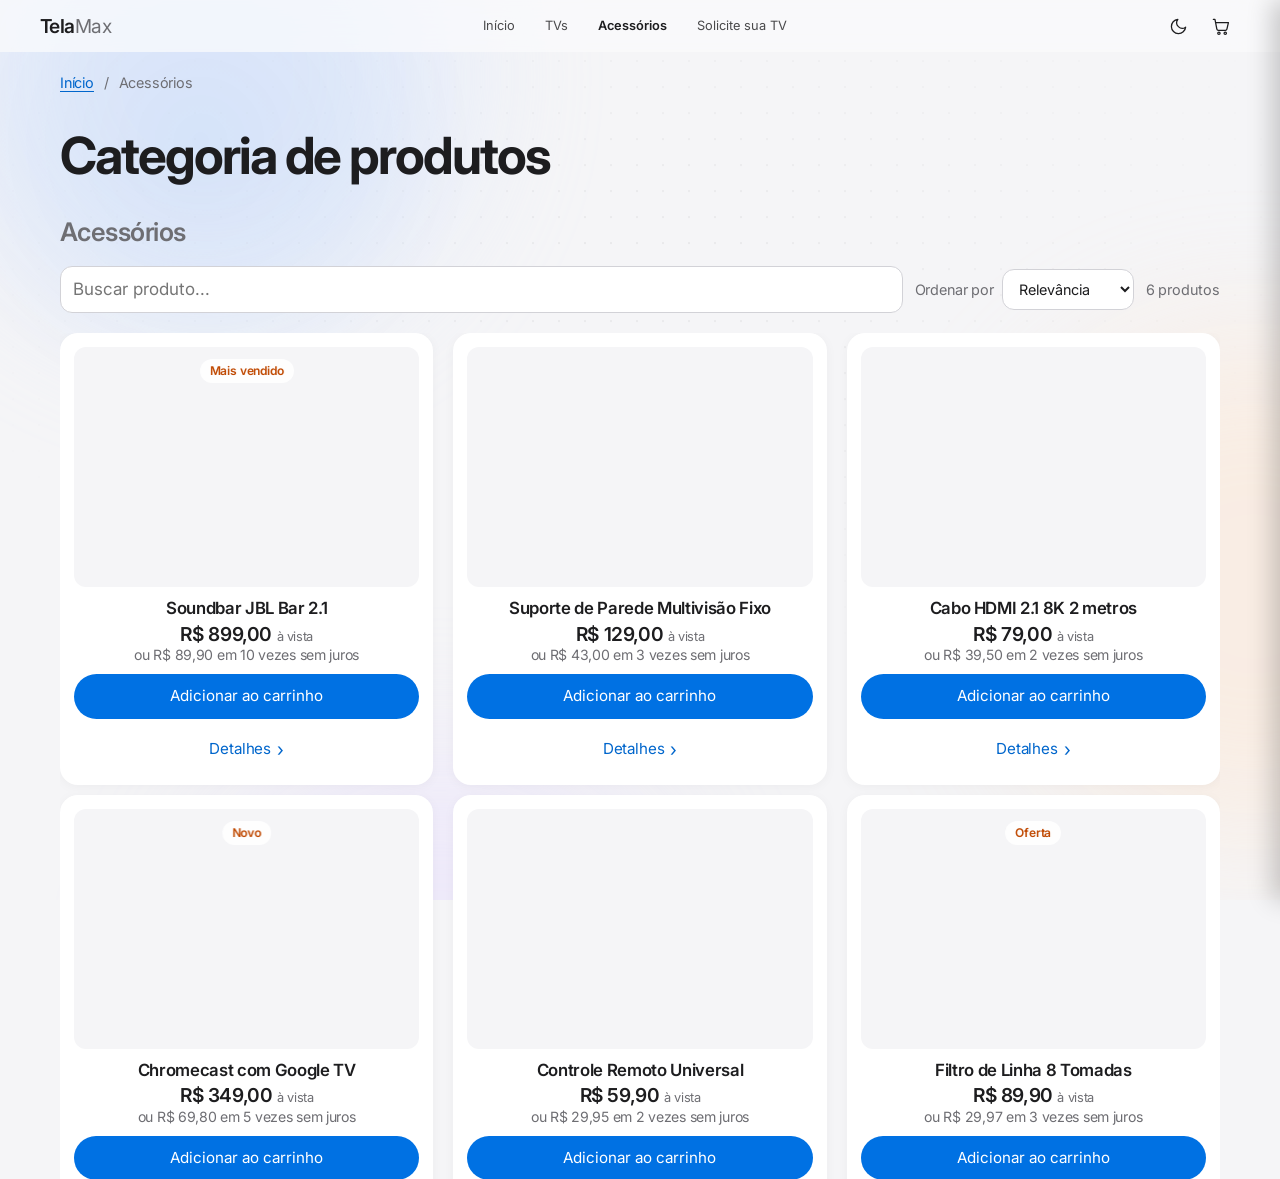
==== commit 9e4bed50: "Painel admin com Supabase, página de produto e catálogo do banco - Área administrativa em /dewunivil" ====
--- a/category_acessories.html
+++ b/category_acessories.html
@@ -118,7 +118,7 @@
         <h5>ou R$ 89,90 em 10 vezes sem juros</h5>
         <div class="product-actions">
           <button type="button" class="btn btn-primary add-to-cart">Adicionar ao carrinho</button>
-          <a href="https://www.jbl.com/br-pt/" class="btn btn-ghost" target="_blank" rel="noopener noreferrer">Detalhes</a>
+          <a href="product.html?id=ac-soundbar-jbl" class="btn btn-ghost">Detalhes</a>
         </div>
       </li>
       <li class="product" data-id="ac-suporte-parede" data-name="Suporte de Parede Multivisão Fixo" data-price="129.00" data-image="https://placehold.co/600x400/f5f5f7/1d1d1f/png?text=Suporte+de+Parede">
@@ -134,7 +134,7 @@
         <h5>ou R$ 43,00 em 3 vezes sem juros</h5>
         <div class="product-actions">
           <button type="button" class="btn btn-primary add-to-cart">Adicionar ao carrinho</button>
-          <a href="https://www.multivisaosuportes.com.br/" class="btn btn-ghost" target="_blank" rel="noopener noreferrer">Detalhes</a>
+          <a href="product.html?id=ac-suporte-parede" class="btn btn-ghost">Detalhes</a>
         </div>
       </li>
       <li class="product" data-id="ac-cabo-hdmi" data-name="Cabo HDMI 2.1 8K 2 metros" data-price="79.00" data-image="https://placehold.co/600x400/f5f5f7/1d1d1f/png?text=Cabo+HDMI+2.1">
@@ -150,7 +150,7 @@
         <h5>ou R$ 39,50 em 2 vezes sem juros</h5>
         <div class="product-actions">
           <button type="button" class="btn btn-primary add-to-cart">Adicionar ao carrinho</button>
-          <a href="https://www.multilaser.com.br/" class="btn btn-ghost" target="_blank" rel="noopener noreferrer">Detalhes</a>
+          <a href="product.html?id=ac-cabo-hdmi" class="btn btn-ghost">Detalhes</a>
         </div>
       </li>
       <li class="product" data-id="ac-chromecast" data-name="Chromecast com Google TV" data-price="349.00" data-image="https://placehold.co/600x400/f5f5f7/1d1d1f/png?text=Chromecast">
@@ -167,7 +167,7 @@
         <h5>ou R$ 69,80 em 5 vezes sem juros</h5>
         <div class="product-actions">
           <button type="button" class="btn btn-primary add-to-cart">Adicionar ao carrinho</button>
-          <a href="https://store.google.com/br" class="btn btn-ghost" target="_blank" rel="noopener noreferrer">Detalhes</a>
+          <a href="product.html?id=ac-chromecast" class="btn btn-ghost">Detalhes</a>
         </div>
       </li>
       <li class="product" data-id="ac-controle" data-name="Controle Remoto Universal" data-price="59.90" data-image="https://placehold.co/600x400/f5f5f7/1d1d1f/png?text=Controle+Remoto">
@@ -183,7 +183,7 @@
         <h5>ou R$ 29,95 em 2 vezes sem juros</h5>
         <div class="product-actions">
           <button type="button" class="btn btn-primary add-to-cart">Adicionar ao carrinho</button>
-          <a href="https://www.multilaser.com.br/" class="btn btn-ghost" target="_blank" rel="noopener noreferrer">Detalhes</a>
+          <a href="product.html?id=ac-controle" class="btn btn-ghost">Detalhes</a>
         </div>
       </li>
       <li class="product" data-id="ac-filtro-linha" data-name="Filtro de Linha 8 Tomadas" data-price="89.90" data-image="https://placehold.co/600x400/f5f5f7/1d1d1f/png?text=Filtro+de+Linha">
@@ -200,7 +200,7 @@
         <h5>ou R$ 29,97 em 3 vezes sem juros</h5>
         <div class="product-actions">
           <button type="button" class="btn btn-primary add-to-cart">Adicionar ao carrinho</button>
-          <a href="https://www.intelbras.com/pt-br/" class="btn btn-ghost" target="_blank" rel="noopener noreferrer">Detalhes</a>
+          <a href="product.html?id=ac-filtro-linha" class="btn btn-ghost">Detalhes</a>
         </div>
       </li>
     </ul>
@@ -278,6 +278,9 @@
   <div class="toast" role="status" aria-live="polite"></div>
 
   <!-- o JavaScript fica no fim do <body>: quando ele roda, todo o HTML acima já existe -->
+  <script src="js/supabase-config.js"></script>
+  <script src="js/supabase-api.js"></script>
+  <script src="js/catalog.js"></script>
   <script src="js/main.js"></script>
 </body>
 </html>
--- a/css/style.css
+++ b/css/style.css
@@ -2096,3 +2096,9 @@
     display: none;
   }
 }
+/* Página interna de produto, alimentada pelo cadastro do administrador. */
+.detail-layout { display:grid; grid-template-columns:minmax(280px,1fr) minmax(300px,1fr); gap:clamp(32px,6vw,80px); align-items:center; max-width:1100px; margin:40px auto 100px; }
+.detail-image { width:100%; aspect-ratio:4/3; object-fit:contain; background:var(--surface, #f5f5f7); border-radius:24px; }
+.detail-category { color:var(--accent, #06c); font-weight:600; }.detail-content h1{font-size:clamp(32px,5vw,56px);line-height:1.05;margin:10px 0 22px}.detail-description{font-size:18px;color:var(--text-secondary,#6e6e73)}.detail-price{font-size:30px;font-weight:700;margin:24px 0 0}.detail-specs{padding-left:20px;margin-bottom:28px}.detail-specs li{margin:7px 0}.detail-error{grid-column:1/-1;text-align:center;padding:80px 20px}
+@media(max-width:720px){.detail-layout{grid-template-columns:1fr;margin-top:20px}.detail-content h1{font-size:36px}}
+.product-description { min-height:44px; color:var(--text-muted); font-size:.9rem; }
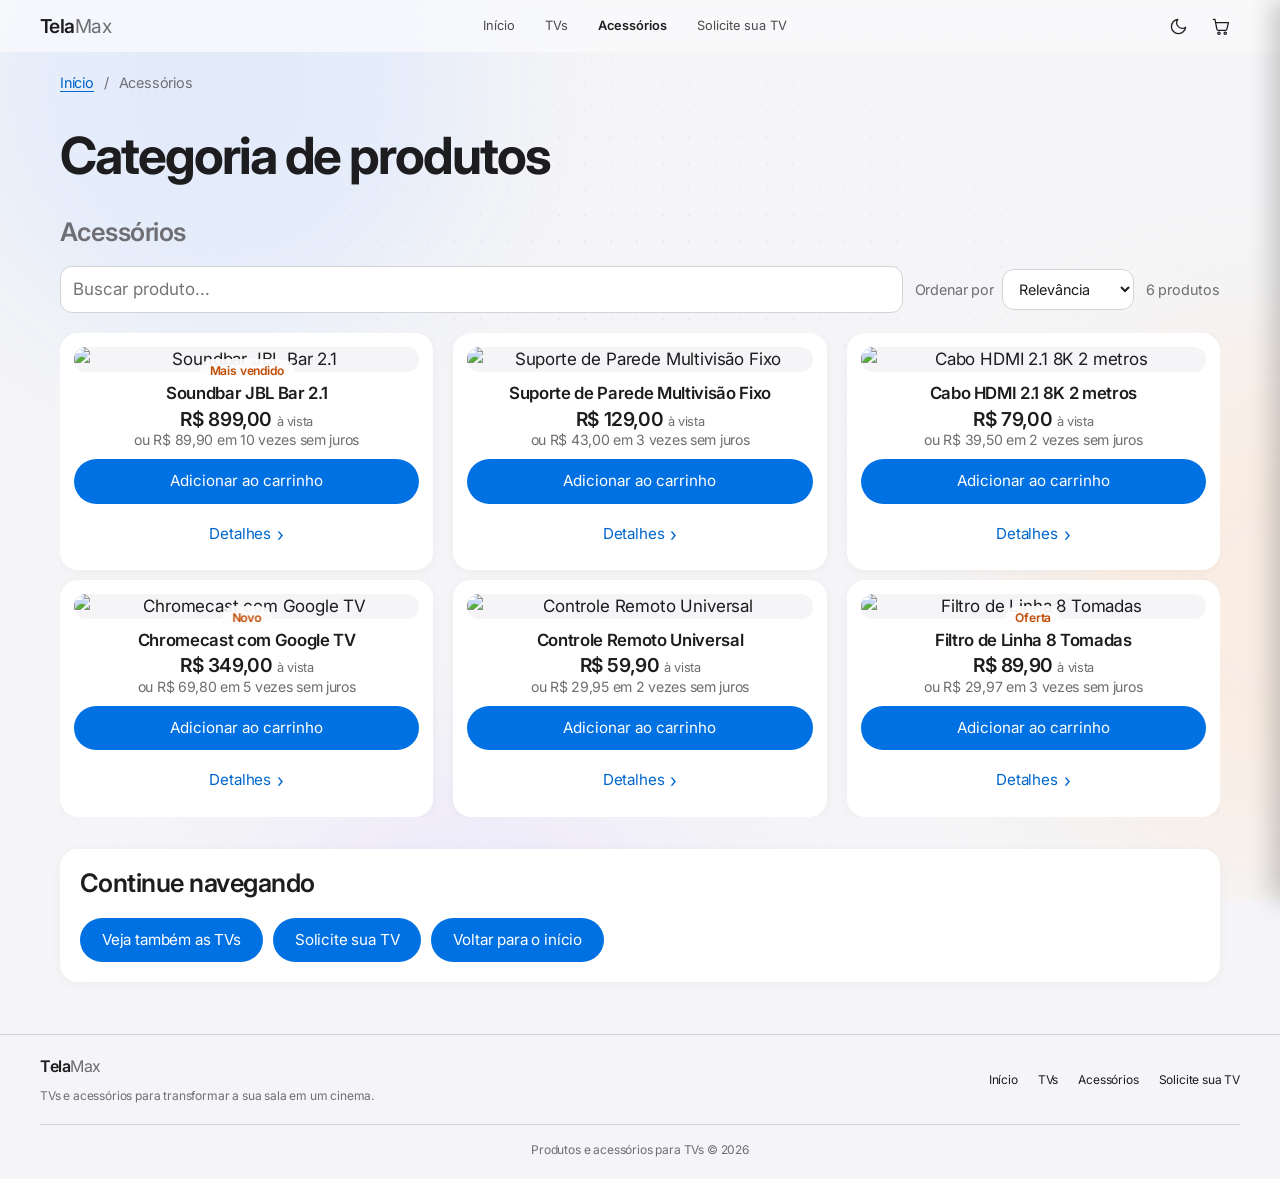
==== commit 0524ac8f: "UX mais humana: troca de tema suave e completa, menu do celular, carrinho e busca Co-Authored-By: Cl" ====
--- a/category_acessories.html
+++ b/category_acessories.html
@@ -51,7 +51,9 @@
       <div class="header-actions">
         <!-- alterna claro/escuro (main.js) -->
         <button type="button" class="icon-button theme-toggle" aria-label="Alternar modo escuro">
-          <svg viewBox="0 0 24 24" aria-hidden="true"><path d="M21 12.8A9 9 0 1 1 11.2 3a7 7 0 0 0 9.8 9.8z"/></svg>
+          <!-- dois ícones: a lua aparece no tema claro e o sol no escuro (o CSS escolhe qual mostrar) -->
+          <svg class="icon-moon" viewBox="0 0 24 24" aria-hidden="true"><path d="M21 12.8A9 9 0 1 1 11.2 3a7 7 0 0 0 9.8 9.8z"/></svg>
+          <svg class="icon-sun" viewBox="0 0 24 24" aria-hidden="true"><circle cx="12" cy="12" r="4"/><path d="M12 2v2M12 20v2M4.9 4.9l1.4 1.4M17.7 17.7l1.4 1.4M2 12h2M20 12h2M4.9 19.1l1.4-1.4M17.7 6.3l1.4-1.4"/></svg>
         </button>
         <!-- abre o carrinho lateral. A bolinha .cart-count mostra a quantidade
              e começa escondida (hidden) até ter algum produto -->
@@ -62,7 +64,9 @@
         <!-- botão "hambúrguer" do celular. aria-controls diz qual elemento ele abre
              e aria-expanded diz se está aberto (o main.js atualiza) -->
         <button type="button" class="icon-button menu-toggle" aria-label="Abrir menu" aria-controls="main-nav" aria-expanded="false">
-          <svg viewBox="0 0 24 24" aria-hidden="true"><path d="M3 6h18M3 12h18M3 18h18"/></svg>
+          <!-- três linhas com o menu fechado e um X com ele aberto (o CSS troca pelo aria-expanded) -->
+          <svg class="icon-menu" viewBox="0 0 24 24" aria-hidden="true"><path d="M3 6h18M3 12h18M3 18h18"/></svg>
+          <svg class="icon-close" viewBox="0 0 24 24" aria-hidden="true"><path d="M6 6l12 12M18 6L6 18"/></svg>
         </button>
       </div>
     </div>
@@ -259,7 +263,12 @@
     <!-- lista vazia: os itens são criados pelo main.js (função renderCart) -->
     <ul class="cart-items"></ul>
     <!-- aparece só quando não tem nenhum item -->
-    <p class="cart-empty">Seu carrinho está vazio.</p>
+    <div class="cart-empty">
+      <p class="cart-empty-title">Seu carrinho está vazio</p>
+      <p>Escolha uma TV ou um acessório e ele aparece aqui.</p>
+      <a class="btn btn-primary" href="category_tvs.html">Ver TVs</a>
+      <a class="btn btn-ghost" href="category_acessories.html">Ver acessórios</a>
+    </div>
     <!-- total e botão de finalizar (escondidos quando o carrinho está vazio) -->
     <div class="cart-footer">
       <p class="cart-total">Total: <strong>R$ 0,00</strong></p>
--- a/css/style.css
+++ b/css/style.css
@@ -17,13 +17,18 @@
      vantagens, categorias, produtos) · Continue navegando · Carrinho ·
      Toast · Voltar ao topo · Rodapé · Scrollytelling (TV, pixels,
      música) · Telas maiores (@media) · Impressão · Animação ao rolar ·
-     Efeitos de fundo · Reduzir movimento */
+     Efeitos de fundo · Reduzir movimento · Página de produto ·
+     Troca de tema · Detalhes de uso */
 
 /* ---------- Cores e medidas ---------- */
 /* paleta inspirada no site da Apple: cinzas neutros e um único azul de ação */
 /* :root é a tag <html>. Variáveis CSS começam com "--" e são usadas com
    var(--nome). Elas "descem" para todos os elementos da página. */
 :root {
+  /* color-scheme avisa o navegador qual tema a página usa. Assim as partes
+     que ele mesmo desenha (barra de rolagem, lista do <select>, campos
+     preenchidos automaticamente) também ficam claras ou escuras */
+  color-scheme: light;
   /* azul dos botões principais e cor do hover */
   --primary: #0071e3;
   --primary-hover: #0077ed;
@@ -70,6 +75,7 @@
    theme.js/main.js), estas variáveis substituem as de cima. Como todo o
    site usa var(--...), tudo escurece de uma vez. */
 [data-theme="dark"] {
+  color-scheme: dark;
   --primary: #0071e3;
   --primary-hover: #0077ed;
   --link: #2997ff;
@@ -483,14 +489,20 @@
   right: 0;
   max-height: 0;
   overflow: hidden;
-  background-color: var(--header-bg);
-  -webkit-backdrop-filter: saturate(180%) blur(20px);
-  backdrop-filter: saturate(180%) blur(20px);
-  transition: max-height 0.6s var(--ease);
-}
-
+  /* fundo sólido: o cabeçalho já tem o efeito de vidro, e um segundo vidro
+     dentro dele não desfoca nada (o texto da página aparecia por trás
+     dos links). Com a cor do fundo da página, o menu fica legível. */
+  background-color: var(--bg);
+  transition: max-height 0.6s var(--ease), box-shadow 0.6s var(--ease);
+}
+
+/* aberto: desce até no máximo a altura da tela (rola se não couber)
+   e ganha uma sombra embaixo, separando o menu da página */
 .main-nav.open {
-  max-height: 100vh;
+  max-height: calc(100vh - var(--header-height));
+  overflow-y: auto;
+  border-bottom: 1px solid var(--border);
+  box-shadow: 0 24px 40px rgba(0, 0, 0, 0.12);
 }
 
 /* a lista <ul> do menu: um link embaixo do outro, sem bolinhas */
@@ -1115,8 +1127,11 @@
 
 /* botões redondos pequenos */
 .cart-qty button {
-  width: 26px;
-  height: 26px;
+  /* 32px: tamanho confortável para tocar com o dedo */
+  width: 32px;
+  height: 32px;
+  font-size: 1.1rem;
+  line-height: 1;
   font: inherit;
   color: var(--text);
   background-color: var(--surface-alt);
@@ -1125,11 +1140,31 @@
   cursor: pointer;
 }
 
-/* "Seu carrinho está vazio" */
+/* "Seu carrinho está vazio" com sugestões de onde começar */
 .cart-empty {
   flex: 1;
+  padding-top: 40px;
   color: var(--text-muted);
   text-align: center;
+}
+
+/* o atributo hidden precisa vencer o display das regras acima */
+.cart-empty[hidden] {
+  display: none;
+}
+
+.cart-empty p {
+  margin: 0 0 6px;
+}
+
+.cart-empty-title {
+  font-size: 1.1rem;
+  font-weight: 600;
+  color: var(--text);
+}
+
+.cart-empty .btn {
+  margin-top: 14px;
 }
 
 /* parte de baixo: total e "Finalizar compra" */
@@ -1212,6 +1247,32 @@
 .toast.show {
   opacity: 1;
   transform: translate(-50%, 0);
+  /* visível: aceita cliques (por causa do botão "Ver carrinho") */
+  pointer-events: auto;
+}
+
+/* texto e botão do aviso lado a lado */
+.toast {
+  display: flex;
+  align-items: center;
+  gap: 14px;
+}
+
+/* botão de ação dentro do aviso ("Ver carrinho"): azul claro, sem fundo,
+   que aparece bem no fundo escuro do aviso nos dois temas */
+.toast-action {
+  flex-shrink: 0;
+  padding: 4px 0;
+  font: inherit;
+  font-weight: 600;
+  color: #2997ff;
+  background: none;
+  border: none;
+  cursor: pointer;
+}
+
+.toast-action:hover {
+  text-decoration: underline;
 }
 
 /* ---------- Tablets (a partir de 768px) ---------- */
@@ -2096,9 +2157,317 @@
     display: none;
   }
 }
-/* Página interna de produto, alimentada pelo cadastro do administrador. */
-.detail-layout { display:grid; grid-template-columns:minmax(280px,1fr) minmax(300px,1fr); gap:clamp(32px,6vw,80px); align-items:center; max-width:1100px; margin:40px auto 100px; }
-.detail-image { width:100%; aspect-ratio:4/3; object-fit:contain; background:var(--surface, #f5f5f7); border-radius:24px; }
-.detail-category { color:var(--accent, #06c); font-weight:600; }.detail-content h1{font-size:clamp(32px,5vw,56px);line-height:1.05;margin:10px 0 22px}.detail-description{font-size:18px;color:var(--text-secondary,#6e6e73)}.detail-price{font-size:30px;font-weight:700;margin:24px 0 0}.detail-specs{padding-left:20px;margin-bottom:28px}.detail-specs li{margin:7px 0}.detail-error{grid-column:1/-1;text-align:center;padding:80px 20px}
-@media(max-width:720px){.detail-layout{grid-template-columns:1fr;margin-top:20px}.detail-content h1{font-size:36px}}
+/* ---------- Página de produto (product.html) ---------- */
+/* Montada pelo js/product-detail.js com os dados do cadastro do admin.
+   Mobile first: no celular a imagem fica em cima e o texto embaixo;
+   a partir de 768px viram duas colunas (imagem à esquerda). */
+.detail-layout {
+  display: grid;
+  gap: 28px;
+  margin-top: 12px;
+}
+
+/* moldura branca da imagem, igual ao fundo dos cards das listas.
+   position: relative serve de referência para o selo (.badge) */
+.detail-media {
+  position: relative;
+  padding: 14px;
+  background-color: var(--surface);
+  border-radius: var(--radius);
+  box-shadow: var(--shadow);
+}
+
+/* a imagem ocupa a largura da moldura sem distorcer.
+   aspect-ratio: 3 / 2 reserva o espaço certo antes de a imagem chegar;
+   object-fit: contain mostra a foto inteira, sem cortar o produto */
+.detail-image {
+  display: block;
+  width: 100%;
+  height: auto;
+  aspect-ratio: 3 / 2;
+  object-fit: contain;
+  background-color: var(--surface-alt);
+  border-radius: 12px;
+}
+
+/* no modo escuro a imagem clara fica menos ofuscante (igual aos cards) */
+[data-theme="dark"] .detail-image {
+  filter: brightness(0.85);
+}
+
+/* nome do produto: maior título da página.
+   text-wrap: balance divide as linhas com tamanhos parecidos */
+.detail-content h1 {
+  margin: 0 0 12px;
+  font-size: clamp(1.9rem, 4vw, 2.8rem);
+  font-weight: 700;
+  line-height: 1.1;
+  letter-spacing: -0.03em;
+  text-wrap: balance;
+}
+
+/* descrição em cinza, com no máximo ~60 letras por linha (leitura confortável) */
+.detail-description {
+  max-width: 60ch;
+  margin: 0 0 24px;
+  font-size: 1.05rem;
+  color: var(--text-muted);
+}
+
+/* bloco do preço entre duas linhas finas, separado do resto */
+.detail-prices {
+  margin-bottom: 20px;
+  padding: 18px 0;
+  border-top: 1px solid var(--border);
+  border-bottom: 1px solid var(--border);
+}
+
+/* preço antigo riscado (o <s> já risca o texto) */
+.detail-old-price {
+  font-size: 0.9rem;
+  color: var(--text-muted);
+}
+
+/* preço atual em destaque.
+   tabular-nums: todos os números com a mesma largura (alinham melhor) */
+.detail-price {
+  margin: 2px 0 0;
+  font-size: 1.9rem;
+  font-weight: 700;
+  letter-spacing: -0.02em;
+  font-variant-numeric: tabular-nums;
+}
+
+/* "à vista" pequeno ao lado do preço, como nos cards */
+.detail-price small {
+  font-size: 0.85rem;
+  font-weight: 400;
+  letter-spacing: normal;
+  color: var(--text-muted);
+}
+
+/* parcelamento ("ou 10x de ...") */
+.detail-installments {
+  margin: 4px 0 0;
+  font-size: 0.95rem;
+  color: var(--text-muted);
+}
+
+/* botão de compra maior que o dos cards; no celular ocupa a largura toda
+   (alvo grande para o dedo) */
+.detail-content .add-to-cart {
+  width: 100%;
+  padding: 13px 28px;
+  font-size: 1rem;
+}
+
+.detail-specs-title {
+  margin: 40px 0 4px;
+  font-size: 1.15rem;
+}
+
+/* especificações: cada linha é "nome | valor" em duas colunas,
+   separadas por uma linha fina */
+.detail-specs {
+  margin: 0;
+}
+
+.detail-spec {
+  display: grid;
+  grid-template-columns: minmax(110px, 40%) 1fr;
+  gap: 16px;
+  padding: 12px 0;
+  border-bottom: 1px solid var(--border);
+}
+
+/* nome da especificação em cinza */
+.detail-spec dt {
+  color: var(--text-muted);
+}
+
+/* valor da especificação (o <dd> tem margem à esquerda por padrão) */
+.detail-spec dd {
+  margin: 0;
+  font-weight: 500;
+}
+
+/* linha sem ":" ocupa as duas colunas */
+.detail-spec .detail-spec-full {
+  grid-column: 1 / -1;
+}
+
+/* "Carregando produto…" e as mensagens de erro, centralizados.
+   grid-column: 1 / -1 faz ocupar todas as colunas da grade */
+.detail-status {
+  grid-column: 1 / -1;
+  padding: 64px 20px;
+  text-align: center;
+  color: var(--text-muted);
+}
+
+.detail-status p {
+  margin: 0 0 8px;
+}
+
+.detail-status-title {
+  font-size: 1.2rem;
+  font-weight: 600;
+  color: var(--text);
+}
+
+/* botões "TVs" e "Acessórios" da mensagem de erro, lado a lado */
+.detail-status-links {
+  display: flex;
+  flex-wrap: wrap;
+  justify-content: center;
+  gap: 10px;
+  margin-top: 16px;
+}
+
+/* tablet e computador: duas colunas, a da imagem um pouco maior */
+@media (min-width: 768px) {
+  .detail-layout {
+    grid-template-columns: 1.1fr 1fr;
+    gap: clamp(32px, 5vw, 72px);
+    align-items: start;
+    margin-top: 24px;
+  }
+
+  /* sticky: a imagem "gruda" abaixo do cabeçalho enquanto a pessoa
+     rola pelas especificações, então o produto continua à vista */
+  .detail-media {
+    position: sticky;
+    top: calc(var(--header-height) + 20px);
+  }
+
+  /* com espaço sobrando, o botão volta ao tamanho do texto */
+  .detail-content .add-to-cart {
+    width: auto;
+    min-width: 260px;
+  }
+}
+
+/* na impressão o botão de compra não faz sentido */
+@media print {
+  .detail-content .add-to-cart {
+    display: none;
+  }
+}
 .product-description { min-height:44px; color:var(--text-muted); font-size:.9rem; }
+
+/* ---------- Troca de tema ---------- */
+/* Ícones do botão de tema: no claro aparece a lua ("ir para o escuro"),
+   no escuro aparece o sol ("voltar para o claro"). Como o theme.js já
+   coloca data-theme no <html> antes da página aparecer, o ícone certo
+   aparece desde o início, sem piscar. */
+.theme-toggle .icon-sun,
+[data-theme="dark"] .theme-toggle .icon-moon {
+  display: none;
+}
+
+[data-theme="dark"] .theme-toggle .icon-sun {
+  display: block;
+}
+
+/* Ícones do botão de menu: três linhas fechado, X aberto.
+   O main.js troca o aria-expanded, e o CSS usa ele para escolher o ícone. */
+.menu-toggle .icon-close,
+.menu-toggle[aria-expanded="true"] .icon-menu {
+  display: none;
+}
+
+.menu-toggle[aria-expanded="true"] .icon-close {
+  display: block;
+}
+
+/* Durante a troca de tema (classe colocada pelo main.js por um instante)
+   todas as transições ficam desligadas. Sem isso, cada parte do site
+   mudava de cor numa velocidade diferente (o fundo em 0,5s, os cards na
+   hora, o cabeçalho no meio do caminho) e a tela ficava "manchada". */
+.theme-switching,
+.theme-switching *,
+.theme-switching *::before,
+.theme-switching *::after {
+  transition: none !important;
+}
+
+/* Animação da troca de tema (navegadores com View Transitions API).
+   O navegador tira uma "foto" da página antes e outra depois da troca;
+   o main.js revela a foto nova num círculo que cresce a partir do botão.
+   Aqui desligamos o efeito padrão (um fade) para só o círculo aparecer. */
+::view-transition-old(root),
+::view-transition-new(root) {
+  animation: none;
+  mix-blend-mode: normal;
+}
+
+/* ---------- Detalhes de uso ---------- */
+/* Contorno de foco para quem navega pelo teclado (tecla Tab).
+   :focus-visible só aparece no teclado, não no clique do mouse.
+   Os campos de formulário já têm o próprio anel azul (regra input:focus). */
+:focus-visible {
+  outline: 2px solid var(--primary);
+  outline-offset: 3px;
+}
+
+/* cor do texto selecionado com o mouse, no azul do site */
+::selection {
+  color: var(--text);
+  background-color: rgba(0, 113, 227, 0.22);
+}
+
+/* botão "Remover" de cada item do carrinho: discreto, só texto */
+.cart-remove {
+  margin-top: 4px;
+  padding: 0;
+  font: inherit;
+  font-size: 0.8rem;
+  color: var(--text-muted);
+  background: none;
+  border: none;
+  cursor: pointer;
+}
+
+.cart-remove:hover {
+  color: var(--danger);
+  text-decoration: underline;
+}
+
+/* mensagem depois de finalizar o pedido, no lugar da lista */
+.cart-done {
+  flex: 1;
+  padding-top: 40px;
+  text-align: center;
+  color: var(--text-muted);
+}
+
+.cart-done[hidden] {
+  display: none;
+}
+
+/* o "check" verde dentro de um círculo */
+.cart-done svg {
+  width: 56px;
+  height: 56px;
+  fill: none;
+  stroke: var(--success);
+  stroke-width: 1.6;
+  stroke-linecap: round;
+  stroke-linejoin: round;
+}
+
+.cart-done-title {
+  margin: 12px 0 6px;
+  font-size: 1.2rem;
+  font-weight: 600;
+  color: var(--text);
+}
+
+.cart-done .btn {
+  margin-top: 16px;
+}
+
+/* busca sem resultado: o botão "Limpar busca" fica embaixo da frase */
+.products-empty .btn {
+  margin-top: 10px;
+}
